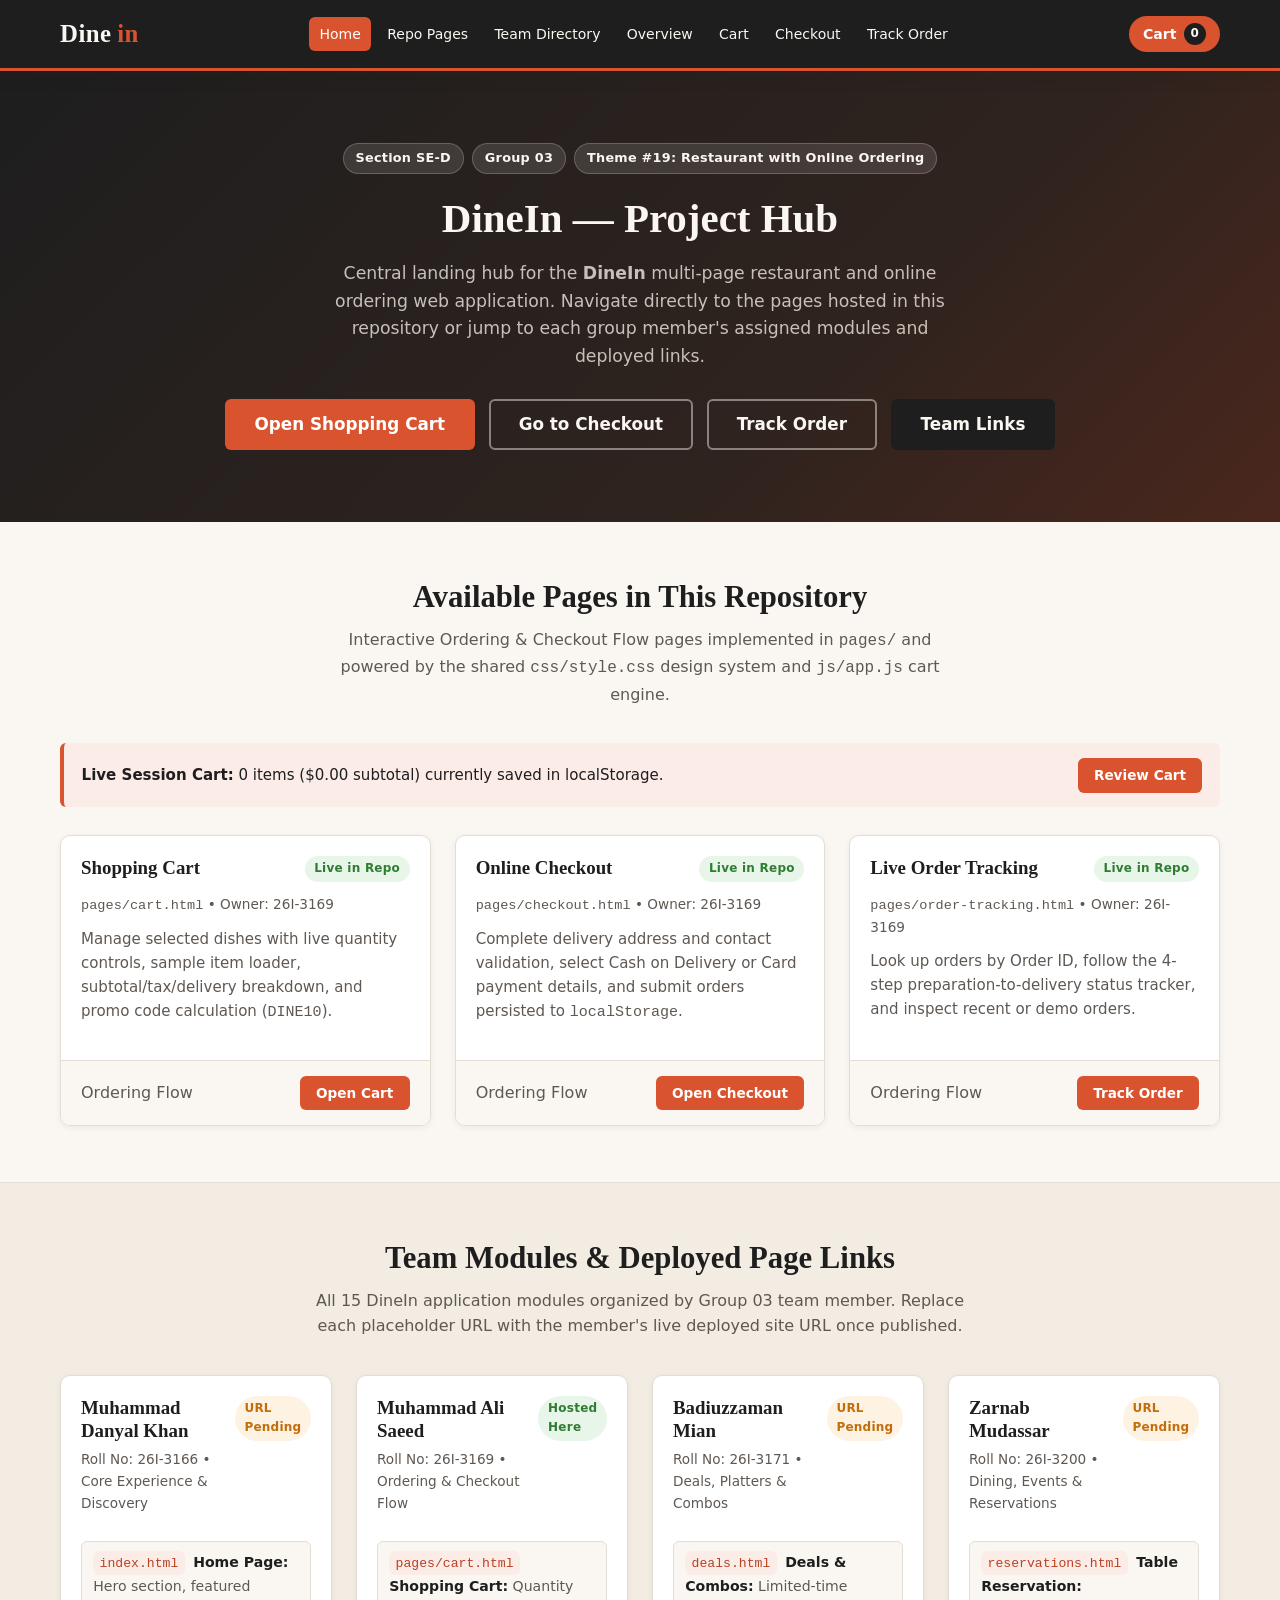
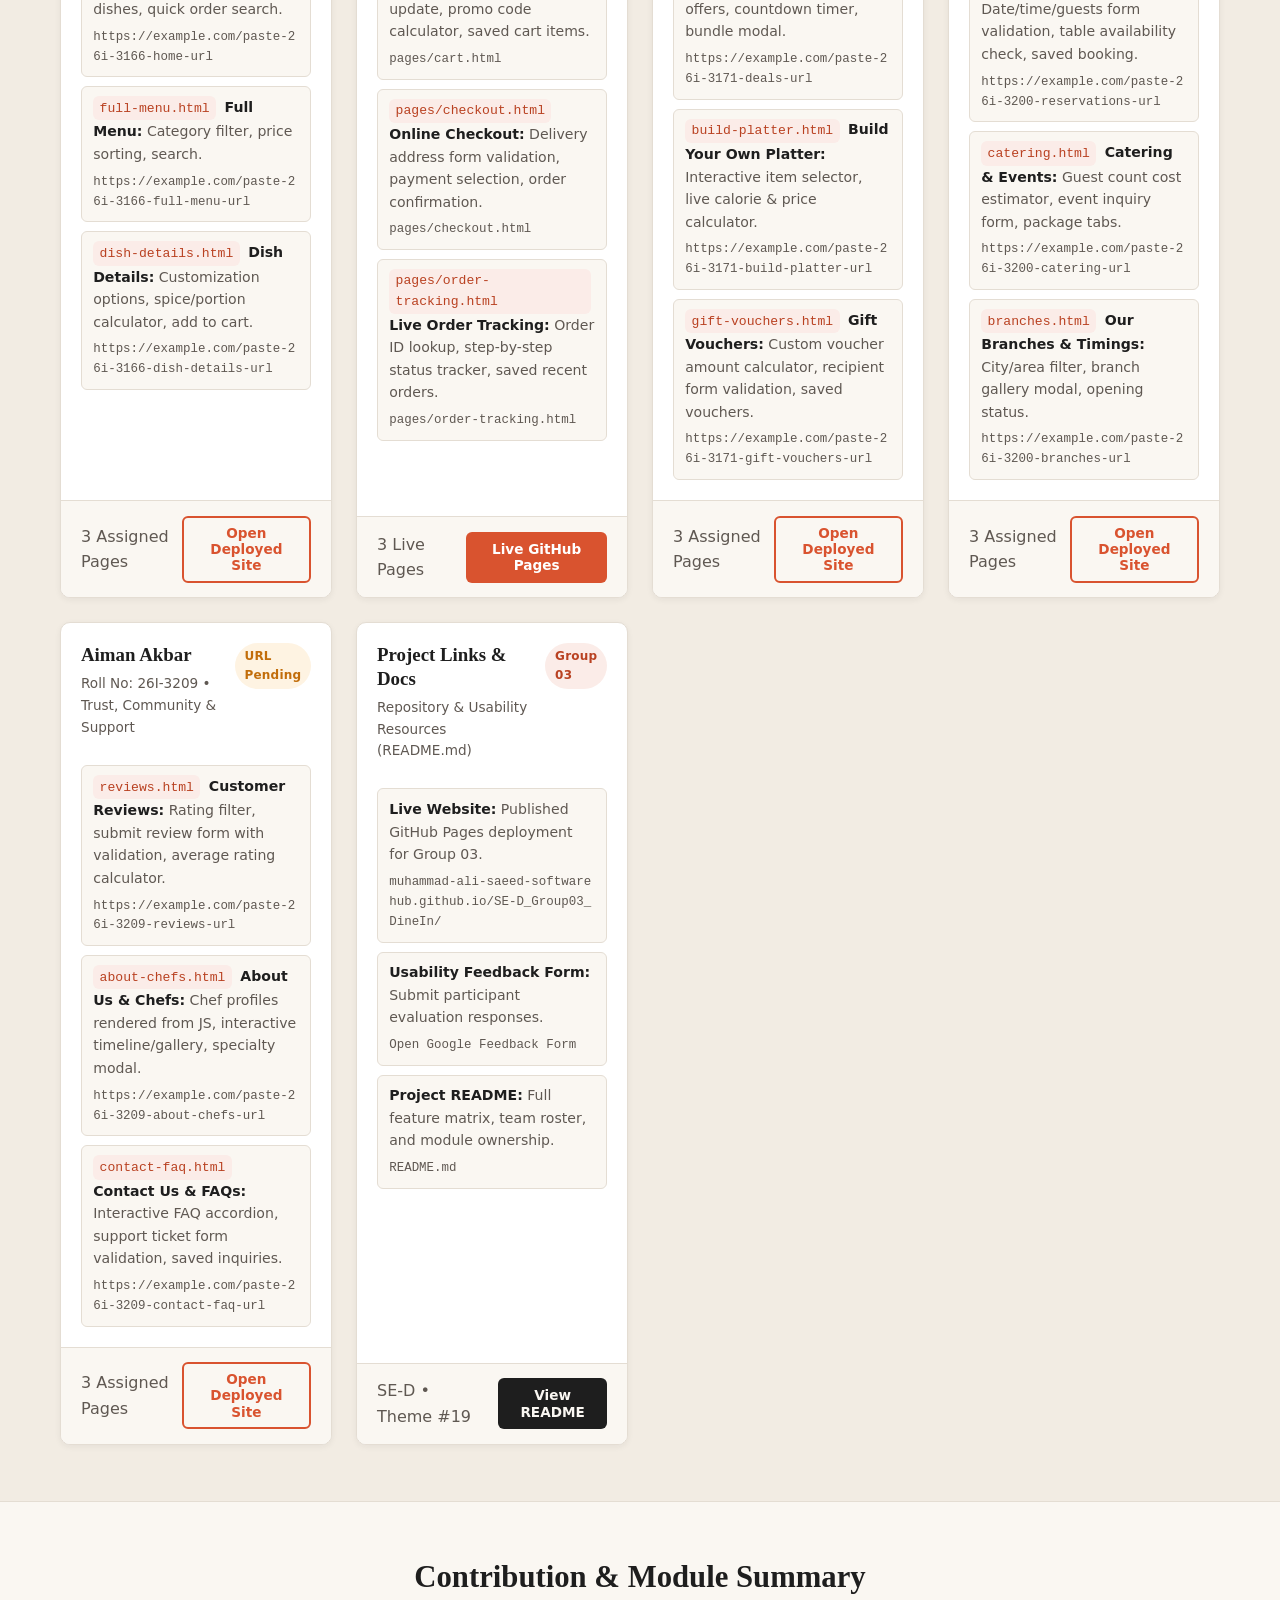
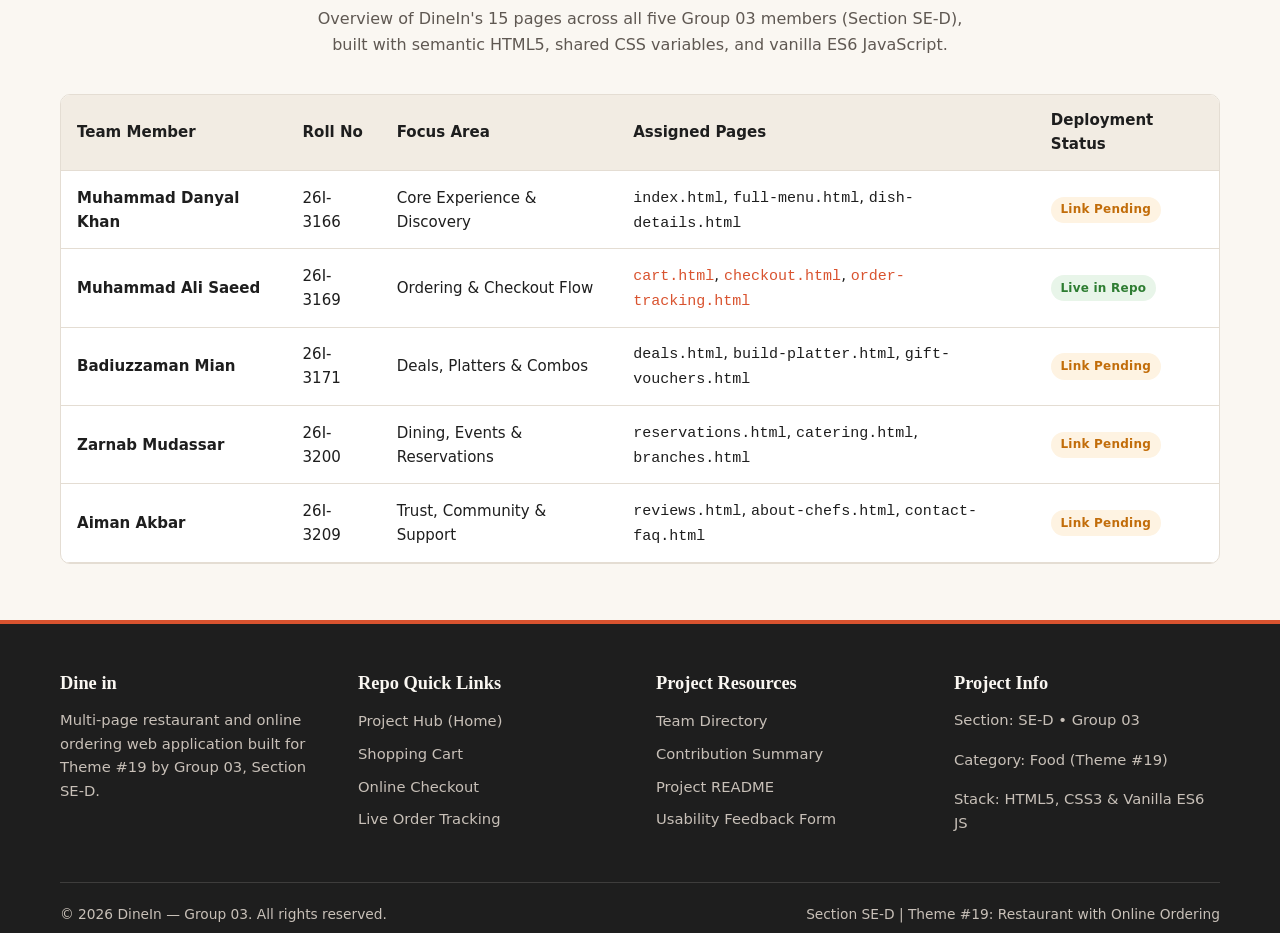
==== index.html @ 72919225 "Create initial project hub structure in root index.html and also add ai log session-05. - Set up roo" ====
<!-- Name: Muhammad Ali Saeed -->
<!-- Roll no: i263169 -->
<!-- Section: SE-D -->
<!-- Root Project Hub: DineIn (SE-D Group 03) -->
<!DOCTYPE html>
<html lang="en">
<head>
  <meta charset="UTF-8">
  <meta name="viewport" content="width=device-width, initial-scale=1.0">
  <title>DineIn | Project Hub — SE-D Group 03</title>
  <link rel="stylesheet" href="css/style.css">
  <style>
    .hero-badges {
      display: flex;
      justify-content: center;
      flex-wrap: wrap;
      gap: 0.5rem;
      margin-bottom: 1.15rem;
    }

    .hero-badge {
      display: inline-block;
      padding: 0.28rem 0.75rem;
      border-radius: var(--radius-pill);
      background-color: rgba(250, 247, 242, 0.12);
      border: 1px solid rgba(250, 247, 242, 0.22);
      color: var(--color-cream);
      font-size: 0.8rem;
      font-weight: 600;
      letter-spacing: 0.02em;
    }

    .hero-actions {
      display: flex;
      justify-content: center;
      flex-wrap: wrap;
      gap: 0.85rem;
    }

    .hero .btn-outline {
      color: var(--color-cream);
      border-color: rgba(250, 247, 242, 0.45);
    }

    .hero .btn-outline:hover:not(:disabled) {
      background-color: var(--color-terracotta);
      border-color: var(--color-terracotta);
      color: #FFFFFF;
    }

    .section-alt {
      background-color: var(--color-surface-alt);
      border-top: 1px solid var(--color-border);
      border-bottom: 1px solid var(--color-border);
    }

    .module-list {
      margin: 0.5rem 0 0;
      padding: 0;
      display: flex;
      flex-direction: column;
      gap: 0.55rem;
    }

    .module-list li {
      padding: 0.55rem 0.7rem;
      background-color: var(--color-cream);
      border: 1px solid var(--color-border);
      border-radius: var(--radius-sm);
      font-size: 0.88rem;
      color: var(--color-text-muted);
    }

    .module-list strong {
      color: var(--color-charcoal);
    }

    .module-file {
      display: inline-block;
      font-family: Consolas, 'Courier New', monospace;
      font-size: 0.82rem;
      color: var(--color-terracotta-dark);
      background-color: var(--color-terracotta-soft);
      padding: 0.1rem 0.4rem;
      border-radius: var(--radius-sm);
      margin-right: 0.25rem;
    }

    .placeholder-url {
      display: block;
      margin-top: 0.45rem;
      font-family: Consolas, 'Courier New', monospace;
      font-size: 0.78rem;
      color: var(--color-text-muted);
      word-break: break-all;
    }

    .card-header-row {
      display: flex;
      align-items: flex-start;
      justify-content: space-between;
      gap: 0.65rem;
      margin-bottom: 0.5rem;
    }

    .cart-status-bar {
      display: flex;
      align-items: center;
      justify-content: space-between;
      flex-wrap: wrap;
      gap: 1rem;
      margin-bottom: 1.75rem;
    }
  </style>
</head>
<body>
  <!-- Shared Header Navbar -->
  <header class="navbar">
    <div class="container navbar-container">
      <a href="index.html" class="navbar-brand">Dine <span>in</span></a>

      <button class="navbar-toggle" type="button" aria-label="Toggle navigation" aria-expanded="false">
        <span class="hamburger"></span>
      </button>

      <nav class="navbar-menu" aria-label="Main navigation">
        <ul class="navbar-links">
          <li><a href="index.html" class="nav-link active">Home</a></li>
          <li><a href="#repo-pages" class="nav-link">Repo Pages</a></li>
          <li><a href="#team-modules" class="nav-link">Team Directory</a></li>
          <li><a href="#project-overview" class="nav-link">Overview</a></li>
          <li><a href="pages/cart.html" class="nav-link">Cart</a></li>
          <li><a href="pages/checkout.html" class="nav-link">Checkout</a></li>
          <li><a href="pages/order-tracking.html" class="nav-link">Track Order</a></li>
        </ul>

        <div class="navbar-actions">
          <a href="pages/cart.html" class="cart-link">
            Cart <span class="cart-badge" data-cart-badge>0</span>
          </a>
        </div>
      </nav>
    </div>
  </header>

  <main>
    <!-- Hero / Project Hub Overview -->
    <section class="hero">
      <div class="container">
        <div class="hero-badges">
          <span class="hero-badge">Section SE-D</span>
          <span class="hero-badge">Group 03</span>
          <span class="hero-badge">Theme #19: Restaurant with Online Ordering</span>
        </div>
        <h1>DineIn — Project Hub</h1>
        <p>
          Central landing hub for the <strong>DineIn</strong> multi-page restaurant and online
          ordering web application. Navigate directly to the pages hosted in this repository or jump
          to each group member's assigned modules and deployed links.
        </p>
        <div class="hero-actions">
          <a href="pages/cart.html" class="btn btn-primary btn-lg">Open Shopping Cart</a>
          <a href="pages/checkout.html" class="btn btn-outline btn-lg">Go to Checkout</a>
          <a href="pages/order-tracking.html" class="btn btn-outline btn-lg">Track Order</a>
          <a href="#team-modules" class="btn btn-secondary btn-lg">Team Links</a>
        </div>
      </div>
    </section>

    <!-- Quick Links to Pages Already Hosted in This Repository -->
    <section id="repo-pages" class="section">
      <div class="container">
        <div class="section-header">
          <h2>Available Pages in This Repository</h2>
          <p>
            Interactive Ordering &amp; Checkout Flow pages implemented in <code>pages/</code> and
            powered by the shared <code>css/style.css</code> design system and <code>js/app.js</code> cart engine.
          </p>
        </div>

        <div class="alert cart-status-bar" role="status" aria-live="polite">
          <div>
            <strong>Live Session Cart:</strong>
            <span id="hub-cart-summary">0 items ($0.00 subtotal) currently saved in localStorage.</span>
          </div>
          <a href="pages/cart.html" class="btn btn-primary btn-sm">Review Cart</a>
        </div>

        <div class="grid grid-3">
          <article class="card">
            <div class="card-body">
              <div class="card-header-row">
                <h3 class="card-title">Shopping Cart</h3>
                <span class="badge badge-success">Live in Repo</span>
              </div>
              <p class="card-subtitle"><code>pages/cart.html</code> &bull; Owner: 26I-3169</p>
              <p class="card-text">
                Manage selected dishes with live quantity controls, sample item loader, subtotal/tax/delivery
                breakdown, and promo code calculation (<code>DINE10</code>).
              </p>
            </div>
            <div class="card-footer">
              <span class="text-muted">Ordering Flow</span>
              <a href="pages/cart.html" class="btn btn-primary btn-sm">Open Cart</a>
            </div>
          </article>

          <article class="card">
            <div class="card-body">
              <div class="card-header-row">
                <h3 class="card-title">Online Checkout</h3>
                <span class="badge badge-success">Live in Repo</span>
              </div>
              <p class="card-subtitle"><code>pages/checkout.html</code> &bull; Owner: 26I-3169</p>
              <p class="card-text">
                Complete delivery address and contact validation, select Cash on Delivery or Card payment
                details, and submit orders persisted to <code>localStorage</code>.
              </p>
            </div>
            <div class="card-footer">
              <span class="text-muted">Ordering Flow</span>
              <a href="pages/checkout.html" class="btn btn-primary btn-sm">Open Checkout</a>
            </div>
          </article>

          <article class="card">
            <div class="card-body">
              <div class="card-header-row">
                <h3 class="card-title">Live Order Tracking</h3>
                <span class="badge badge-success">Live in Repo</span>
              </div>
              <p class="card-subtitle"><code>pages/order-tracking.html</code> &bull; Owner: 26I-3169</p>
              <p class="card-text">
                Look up orders by Order ID, follow the 4-step preparation-to-delivery status tracker, and
                inspect recent or demo orders.
              </p>
            </div>
            <div class="card-footer">
              <span class="text-muted">Ordering Flow</span>
              <a href="pages/order-tracking.html" class="btn btn-primary btn-sm">Track Order</a>
            </div>
          </article>
        </div>
      </div>
    </section>

    <!-- Group Members' Assigned & Deployed Pages Directory -->
    <section id="team-modules" class="section section-alt">
      <div class="container">
        <div class="section-header">
          <h2>Team Modules &amp; Deployed Page Links</h2>
          <p>
            All 15 DineIn application modules organized by Group 03 team member. Replace each placeholder
            URL with the member's live deployed site URL once published.
          </p>
        </div>

        <div class="grid grid-3">
          <!-- Member 1: Muhammad Danyal Khan (26I-3166) -->
          <!-- PASTE LIVE URL: Replace the placeholder href values below with Muhammad Danyal Khan (26I-3166)'s deployed base/page URLs -->
          <article class="card">
            <div class="card-body">
              <div class="card-header-row">
                <div>
                  <h3 class="card-title">Muhammad Danyal Khan</h3>
                  <p class="card-subtitle">Roll No: 26I-3166 &bull; Core Experience &amp; Discovery</p>
                </div>
                <span class="badge badge-warning">URL Pending</span>
              </div>
              <ul class="module-list">
                <li>
                  <span class="module-file">index.html</span>
                  <strong>Home Page:</strong> Hero section, featured dishes, quick order search.
                  <!-- PASTE LIVE URL (26I-3166 - Home): Replace href with live URL -->
                  <a class="placeholder-url" href="https://example.com/paste-26i-3166-home-url" target="_blank" rel="noopener noreferrer">
                    https://example.com/paste-26i-3166-home-url
                  </a>
                </li>
                <li>
                  <span class="module-file">full-menu.html</span>
                  <strong>Full Menu:</strong> Category filter, price sorting, search.
                  <!-- PASTE LIVE URL (26I-3166 - Full Menu): Replace href with live URL -->
                  <a class="placeholder-url" href="https://example.com/paste-26i-3166-full-menu-url" target="_blank" rel="noopener noreferrer">
                    https://example.com/paste-26i-3166-full-menu-url
                  </a>
                </li>
                <li>
                  <span class="module-file">dish-details.html</span>
                  <strong>Dish Details:</strong> Customization options, spice/portion calculator, add to cart.
                  <!-- PASTE LIVE URL (26I-3166 - Dish Details): Replace href with live URL -->
                  <a class="placeholder-url" href="https://example.com/paste-26i-3166-dish-details-url" target="_blank" rel="noopener noreferrer">
                    https://example.com/paste-26i-3166-dish-details-url
                  </a>
                </li>
              </ul>
            </div>
            <div class="card-footer">
              <span class="text-muted">3 Assigned Pages</span>
              <!-- PASTE LIVE URL (26I-3166 - Module Hub): Replace href with Danyal's deployed site root URL -->
              <a href="https://example.com/paste-26i-3166-live-url" target="_blank" rel="noopener noreferrer" class="btn btn-outline btn-sm">
                Open Deployed Site
              </a>
            </div>
          </article>

          <!-- Member 2: Muhammad Ali Saeed (26I-3169) -->
          <!-- LIVE PAGES IN REPO: Linked directly to pages/cart.html, pages/checkout.html, and pages/order-tracking.html -->
          <article class="card">
            <div class="card-body">
              <div class="card-header-row">
                <div>
                  <h3 class="card-title">Muhammad Ali Saeed</h3>
                  <p class="card-subtitle">Roll No: 26I-3169 &bull; Ordering &amp; Checkout Flow</p>
                </div>
                <span class="badge badge-success">Hosted Here</span>
              </div>
              <ul class="module-list">
                <li>
                  <span class="module-file">pages/cart.html</span>
                  <strong>Shopping Cart:</strong> Quantity update, promo code calculator, saved cart items.
                  <a class="placeholder-url" href="pages/cart.html">pages/cart.html</a>
                </li>
                <li>
                  <span class="module-file">pages/checkout.html</span>
                  <strong>Online Checkout:</strong> Delivery address form validation, payment selection, order confirmation.
                  <a class="placeholder-url" href="pages/checkout.html">pages/checkout.html</a>
                </li>
                <li>
                  <span class="module-file">pages/order-tracking.html</span>
                  <strong>Live Order Tracking:</strong> Order ID lookup, step-by-step status tracker, saved recent orders.
                  <a class="placeholder-url" href="pages/order-tracking.html">pages/order-tracking.html</a>
                </li>
              </ul>
            </div>
            <div class="card-footer">
              <span class="text-muted">3 Live Pages</span>
              <!-- OPTIONAL EXTERNAL URL (26I-3169): Currently points to live GitHub Pages deployment -->
              <a href="https://muhammad-ali-saeed-softwarehub.github.io/SE-D_Group03_DineIn/" target="_blank" rel="noopener noreferrer" class="btn btn-primary btn-sm">
                Live GitHub Pages
              </a>
            </div>
          </article>

          <!-- Member 3: Badiuzzaman Mian (26I-3171) -->
          <!-- PASTE LIVE URL: Replace the placeholder href values below with Badiuzzaman Mian (26I-3171)'s deployed base/page URLs -->
          <article class="card">
            <div class="card-body">
              <div class="card-header-row">
                <div>
                  <h3 class="card-title">Badiuzzaman Mian</h3>
                  <p class="card-subtitle">Roll No: 26I-3171 &bull; Deals, Platters &amp; Combos</p>
                </div>
                <span class="badge badge-warning">URL Pending</span>
              </div>
              <ul class="module-list">
                <li>
                  <span class="module-file">deals.html</span>
                  <strong>Deals &amp; Combos:</strong> Limited-time offers, countdown timer, bundle modal.
                  <!-- PASTE LIVE URL (26I-3171 - Deals): Replace href with live URL -->
                  <a class="placeholder-url" href="https://example.com/paste-26i-3171-deals-url" target="_blank" rel="noopener noreferrer">
                    https://example.com/paste-26i-3171-deals-url
                  </a>
                </li>
                <li>
                  <span class="module-file">build-platter.html</span>
                  <strong>Build Your Own Platter:</strong> Interactive item selector, live calorie &amp; price calculator.
                  <!-- PASTE LIVE URL (26I-3171 - Build Platter): Replace href with live URL -->
                  <a class="placeholder-url" href="https://example.com/paste-26i-3171-build-platter-url" target="_blank" rel="noopener noreferrer">
                    https://example.com/paste-26i-3171-build-platter-url
                  </a>
                </li>
                <li>
                  <span class="module-file">gift-vouchers.html</span>
                  <strong>Gift Vouchers:</strong> Custom voucher amount calculator, recipient form validation, saved vouchers.
                  <!-- PASTE LIVE URL (26I-3171 - Gift Vouchers): Replace href with live URL -->
                  <a class="placeholder-url" href="https://example.com/paste-26i-3171-gift-vouchers-url" target="_blank" rel="noopener noreferrer">
                    https://example.com/paste-26i-3171-gift-vouchers-url
                  </a>
                </li>
              </ul>
            </div>
            <div class="card-footer">
              <span class="text-muted">3 Assigned Pages</span>
              <!-- PASTE LIVE URL (26I-3171 - Module Hub): Replace href with Badiuzzaman's deployed site root URL -->
              <a href="https://example.com/paste-26i-3171-live-url" target="_blank" rel="noopener noreferrer" class="btn btn-outline btn-sm">
                Open Deployed Site
              </a>
            </div>
          </article>

          <!-- Member 4: Zarnab Mudassar (26I-3200) -->
          <!-- PASTE LIVE URL: Replace the placeholder href values below with Zarnab Mudassar (26I-3200)'s deployed base/page URLs -->
          <article class="card">
            <div class="card-body">
              <div class="card-header-row">
                <div>
                  <h3 class="card-title">Zarnab Mudassar</h3>
                  <p class="card-subtitle">Roll No: 26I-3200 &bull; Dining, Events &amp; Reservations</p>
                </div>
                <span class="badge badge-warning">URL Pending</span>
              </div>
              <ul class="module-list">
                <li>
                  <span class="module-file">reservations.html</span>
                  <strong>Table Reservation:</strong> Date/time/guests form validation, table availability check, saved booking.
                  <!-- PASTE LIVE URL (26I-3200 - Reservations): Replace href with live URL -->
                  <a class="placeholder-url" href="https://example.com/paste-26i-3200-reservations-url" target="_blank" rel="noopener noreferrer">
                    https://example.com/paste-26i-3200-reservations-url
                  </a>
                </li>
                <li>
                  <span class="module-file">catering.html</span>
                  <strong>Catering &amp; Events:</strong> Guest count cost estimator, event inquiry form, package tabs.
                  <!-- PASTE LIVE URL (26I-3200 - Catering): Replace href with live URL -->
                  <a class="placeholder-url" href="https://example.com/paste-26i-3200-catering-url" target="_blank" rel="noopener noreferrer">
                    https://example.com/paste-26i-3200-catering-url
                  </a>
                </li>
                <li>
                  <span class="module-file">branches.html</span>
                  <strong>Our Branches &amp; Timings:</strong> City/area filter, branch gallery modal, opening status.
                  <!-- PASTE LIVE URL (26I-3200 - Branches): Replace href with live URL -->
                  <a class="placeholder-url" href="https://example.com/paste-26i-3200-branches-url" target="_blank" rel="noopener noreferrer">
                    https://example.com/paste-26i-3200-branches-url
                  </a>
                </li>
              </ul>
            </div>
            <div class="card-footer">
              <span class="text-muted">3 Assigned Pages</span>
              <!-- PASTE LIVE URL (26I-3200 - Module Hub): Replace href with Zarnab's deployed site root URL -->
              <a href="https://example.com/paste-26i-3200-live-url" target="_blank" rel="noopener noreferrer" class="btn btn-outline btn-sm">
                Open Deployed Site
              </a>
            </div>
          </article>

          <!-- Member 5: Aiman Akbar (26I-3209) -->
          <!-- PASTE LIVE URL: Replace the placeholder href values below with Aiman Akbar (26I-3209)'s deployed base/page URLs -->
          <article class="card">
            <div class="card-body">
              <div class="card-header-row">
                <div>
                  <h3 class="card-title">Aiman Akbar</h3>
                  <p class="card-subtitle">Roll No: 26I-3209 &bull; Trust, Community &amp; Support</p>
                </div>
                <span class="badge badge-warning">URL Pending</span>
              </div>
              <ul class="module-list">
                <li>
                  <span class="module-file">reviews.html</span>
                  <strong>Customer Reviews:</strong> Rating filter, submit review form with validation, average rating calculator.
                  <!-- PASTE LIVE URL (26I-3209 - Reviews): Replace href with live URL -->
                  <a class="placeholder-url" href="https://example.com/paste-26i-3209-reviews-url" target="_blank" rel="noopener noreferrer">
                    https://example.com/paste-26i-3209-reviews-url
                  </a>
                </li>
                <li>
                  <span class="module-file">about-chefs.html</span>
                  <strong>About Us &amp; Chefs:</strong> Chef profiles rendered from JS, interactive timeline/gallery, specialty modal.
                  <!-- PASTE LIVE URL (26I-3209 - About & Chefs): Replace href with live URL -->
                  <a class="placeholder-url" href="https://example.com/paste-26i-3209-about-chefs-url" target="_blank" rel="noopener noreferrer">
                    https://example.com/paste-26i-3209-about-chefs-url
                  </a>
                </li>
                <li>
                  <span class="module-file">contact-faq.html</span>
                  <strong>Contact Us &amp; FAQs:</strong> Interactive FAQ accordion, support ticket form validation, saved inquiries.
                  <!-- PASTE LIVE URL (26I-3209 - Contact & FAQs): Replace href with live URL -->
                  <a class="placeholder-url" href="https://example.com/paste-26i-3209-contact-faq-url" target="_blank" rel="noopener noreferrer">
                    https://example.com/paste-26i-3209-contact-faq-url
                  </a>
                </li>
              </ul>
            </div>
            <div class="card-footer">
              <span class="text-muted">3 Assigned Pages</span>
              <!-- PASTE LIVE URL (26I-3209 - Module Hub): Replace href with Aiman's deployed site root URL -->
              <a href="https://example.com/paste-26i-3209-live-url" target="_blank" rel="noopener noreferrer" class="btn btn-outline btn-sm">
                Open Deployed Site
              </a>
            </div>
          </article>

          <!-- Project Documentation & Usability Feedback Card (from README.md) -->
          <article class="card">
            <div class="card-body">
              <div class="card-header-row">
                <div>
                  <h3 class="card-title">Project Links &amp; Docs</h3>
                  <p class="card-subtitle">Repository &amp; Usability Resources (README.md)</p>
                </div>
                <span class="badge badge-primary">Group 03</span>
              </div>
              <ul class="module-list">
                <li>
                  <strong>Live Website:</strong> Published GitHub Pages deployment for Group 03.
                  <a class="placeholder-url" href="https://muhammad-ali-saeed-softwarehub.github.io/SE-D_Group03_DineIn/" target="_blank" rel="noopener noreferrer">
                    muhammad-ali-saeed-softwarehub.github.io/SE-D_Group03_DineIn/
                  </a>
                </li>
                <li>
                  <strong>Usability Feedback Form:</strong> Submit participant evaluation responses.
                  <a class="placeholder-url" href="https://docs.google.com/forms/d/e/1FAIpQLSe24w8w8YXxBack52xmOUAOzrTbk5FKXKqHJ6JFFHZ66pQhYA/viewform?usp=sharing&ouid=117568575186808131902" target="_blank" rel="noopener noreferrer">
                    Open Google Feedback Form
                  </a>
                </li>
                <li>
                  <strong>Project README:</strong> Full feature matrix, team roster, and module ownership.
                  <a class="placeholder-url" href="README.md">README.md</a>
                </li>
              </ul>
            </div>
            <div class="card-footer">
              <span class="text-muted">SE-D &bull; Theme #19</span>
              <a href="README.md" class="btn btn-secondary btn-sm">View README</a>
            </div>
          </article>
        </div>
      </div>
    </section>

    <!-- Project Overview & Contribution Summary Table (from README.md) -->
    <section id="project-overview" class="section">
      <div class="container">
        <div class="section-header">
          <h2>Contribution &amp; Module Summary</h2>
          <p>
            Overview of DineIn's 15 pages across all five Group 03 members (Section SE-D), built with
            semantic HTML5, shared CSS variables, and vanilla ES6 JavaScript.
          </p>
        </div>

        <div class="table-wrapper">
          <table class="table">
            <thead>
              <tr>
                <th>Team Member</th>
                <th>Roll No</th>
                <th>Focus Area</th>
                <th>Assigned Pages</th>
                <th>Deployment Status</th>
              </tr>
            </thead>
            <tbody>
              <tr>
                <td><strong>Muhammad Danyal Khan</strong></td>
                <td>26I-3166</td>
                <td>Core Experience &amp; Discovery</td>
                <td><code>index.html</code>, <code>full-menu.html</code>, <code>dish-details.html</code></td>
                <td><span class="badge badge-warning">Link Pending</span></td>
              </tr>
              <tr>
                <td><strong>Muhammad Ali Saeed</strong></td>
                <td>26I-3169</td>
                <td>Ordering &amp; Checkout Flow</td>
                <td>
                  <a href="pages/cart.html"><code>cart.html</code></a>,
                  <a href="pages/checkout.html"><code>checkout.html</code></a>,
                  <a href="pages/order-tracking.html"><code>order-tracking.html</code></a>
                </td>
                <td><span class="badge badge-success">Live in Repo</span></td>
              </tr>
              <tr>
                <td><strong>Badiuzzaman Mian</strong></td>
                <td>26I-3171</td>
                <td>Deals, Platters &amp; Combos</td>
                <td><code>deals.html</code>, <code>build-platter.html</code>, <code>gift-vouchers.html</code></td>
                <td><span class="badge badge-warning">Link Pending</span></td>
              </tr>
              <tr>
                <td><strong>Zarnab Mudassar</strong></td>
                <td>26I-3200</td>
                <td>Dining, Events &amp; Reservations</td>
                <td><code>reservations.html</code>, <code>catering.html</code>, <code>branches.html</code></td>
                <td><span class="badge badge-warning">Link Pending</span></td>
              </tr>
              <tr>
                <td><strong>Aiman Akbar</strong></td>
                <td>26I-3209</td>
                <td>Trust, Community &amp; Support</td>
                <td><code>reviews.html</code>, <code>about-chefs.html</code>, <code>contact-faq.html</code></td>
                <td><span class="badge badge-warning">Link Pending</span></td>
              </tr>
            </tbody>
          </table>
        </div>
      </div>
    </section>
  </main>

  <!-- Shared Footer -->
  <footer class="footer">
    <div class="container">
      <div class="footer-grid">
        <div>
          <h3 class="footer-title">Dine in</h3>
          <p>
            Multi-page restaurant and online ordering web application built for Theme #19 by Group 03,
            Section SE-D.
          </p>
        </div>

        <div>
          <h4 class="footer-title">Repo Quick Links</h4>
          <ul class="footer-links">
            <li><a href="index.html">Project Hub (Home)</a></li>
            <li><a href="pages/cart.html">Shopping Cart</a></li>
            <li><a href="pages/checkout.html">Online Checkout</a></li>
            <li><a href="pages/order-tracking.html">Live Order Tracking</a></li>
          </ul>
        </div>

        <div>
          <h4 class="footer-title">Project Resources</h4>
          <ul class="footer-links">
            <li><a href="#team-modules">Team Directory</a></li>
            <li><a href="#project-overview">Contribution Summary</a></li>
            <li><a href="README.md">Project README</a></li>
            <li>
              <a href="https://docs.google.com/forms/d/e/1FAIpQLSe24w8w8YXxBack52xmOUAOzrTbk5FKXKqHJ6JFFHZ66pQhYA/viewform?usp=sharing&ouid=117568575186808131902" target="_blank" rel="noopener noreferrer">
                Usability Feedback Form
              </a>
            </li>
          </ul>
        </div>

        <div>
          <h4 class="footer-title">Project Info</h4>
          <p>Section: SE-D &bull; Group 03</p>
          <p>Category: Food (Theme #19)</p>
          <p>Stack: HTML5, CSS3 &amp; Vanilla ES6 JS</p>
        </div>
      </div>

      <div class="footer-bottom">
        <span>&copy; 2026 DineIn — Group 03. All rights reserved.</span>
        <span>Section SE-D | Theme #19: Restaurant with Online Ordering</span>
      </div>
    </div>
  </footer>

  <script src="js/app.js"></script>
  <script>
    (function () {
      'use strict';

      function syncHubCartSummary() {
        const summaryEl = document.getElementById('hub-cart-summary');
        if (!summaryEl || !window.DineInCart) return;

        const totals = window.DineInCart.calculateTotals();
        const itemLabel = totals.itemCount === 1 ? 'item' : 'items';
        const formattedSubtotal = window.DineInCart.formatCurrency(totals.subtotal);
        summaryEl.textContent = `${totals.itemCount} ${itemLabel} (${formattedSubtotal} subtotal) currently saved in localStorage.`;
      }

      document.addEventListener('DOMContentLoaded', syncHubCartSummary);
      window.addEventListener('storage', syncHubCartSummary);
    })();
  </script>
</body>
</html>
---- css/style.css ----
/*
Name: Muhammad Ali Saeed 
Roll no: i263169
Section: SE-D
*/
/* 
   ==========================================================================
   Dine in — Shared Design System & Stylesheet
   Group 03 | Section SE-D
   Vanilla CSS3 | Warm Restaurant Theme
   ========================================================================== 
*/

/* 1. Design Tokens
   -------------------------------------------------------------------------- */
:root {
  /* Brand Palette */
  --color-charcoal: #1E1E1E;
  --color-charcoal-light: #2C2C2C;
  --color-terracotta: #D9532F;
  --color-terracotta-dark: #B94121;
  --color-terracotta-soft: #FBECE8;
  --color-cream: #FAF7F2;

  /* Surfaces & Neutrals */
  --color-surface: #FFFFFF;
  --color-surface-alt: #F2ECE3;
  --color-border: #E4DDD3;
  --color-text: #1E1E1E;
  --color-text-muted: #5F5852;
  --color-text-on-dark: #FAF7F2;
  --color-text-muted-dark: #C8C0B8;

  /* Status Colors */
  --color-success: #2E7D32;
  --color-success-soft: #E8F5E9;
  --color-warning: #C26D0A;
  --color-warning-soft: #FEF3E2;
  --color-danger: #C62828;
  --color-danger-soft: #FDECEA;

  /* Typography */
  --font-sans: 'Segoe UI', system-ui, -apple-system, BlinkMacSystemFont, Roboto, sans-serif;
  --font-heading: Georgia, 'Times New Roman', serif;

  /* Layout & Spacing */
  --container-max: 1200px;
  --radius-sm: 6px;
  --radius-md: 10px;
  --radius-lg: 16px;
  --radius-pill: 999px;

  /* Shadows & Transitions */
  --shadow-sm: 0 2px 6px rgba(30, 30, 30, 0.06);
  --shadow-md: 0 6px 18px rgba(30, 30, 30, 0.09);
  --shadow-lg: 0 12px 28px rgba(30, 30, 30, 0.14);
  --transition: 0.2s ease;
}

/* 2. Base Reset & Typography
   -------------------------------------------------------------------------- */
*,
*::before,
*::after {
  box-sizing: border-box;
  margin: 0;
  padding: 0;
}

html {
  scroll-behavior: smooth;
  font-size: 16px;
}

body {
  font-family: var(--font-sans);
  background-color: var(--color-cream);
  color: var(--color-text);
  line-height: 1.6;
  min-height: 100vh;
  display: flex;
  flex-direction: column;
  -webkit-font-smoothing: antialiased;
}

main {
  flex: 1;
}

img {
  max-width: 100%;
  display: block;
}

a {
  color: var(--color-terracotta);
  text-decoration: none;
  transition: color var(--transition);
}

a:hover {
  color: var(--color-terracotta-dark);
}

h1, h2, h3, h4, h5, h6 {
  font-family: var(--font-heading);
  color: var(--color-charcoal);
  line-height: 1.25;
  margin-bottom: 0.65rem;
}

h1 { font-size: clamp(1.85rem, 3.2vw, 2.75rem); }
h2 { font-size: clamp(1.45rem, 2.4vw, 2rem); }
h3 { font-size: 1.25rem; }
h4 { font-size: 1.05rem; }

p {
  margin-bottom: 1rem;
  color: var(--color-text-muted);
}

ul, ol {
  list-style: none;
}

:focus-visible {
  outline: 2px solid var(--color-terracotta);
  outline-offset: 2px;
}

/* 3. Layout & Utility Classes
   -------------------------------------------------------------------------- */
.container {
  width: 100%;
  max-width: var(--container-max);
  margin: 0 auto;
  padding: 0 1.25rem;
}

.section {
  padding: 3.5rem 0;
}

.section-sm {
  padding: 2rem 0;
}

.section-header {
  text-align: center;
  max-width: 650px;
  margin: 0 auto 2.25rem;
}

.section-header p {
  margin-bottom: 0;
}

.grid {
  display: grid;
  gap: 1.5rem;
}

.grid-2 {
  grid-template-columns: repeat(auto-fit, minmax(280px, 1fr));
}

.grid-3 {
  grid-template-columns: repeat(auto-fit, minmax(260px, 1fr));
}

.grid-4 {
  grid-template-columns: repeat(auto-fit, minmax(220px, 1fr));
}

.flex {
  display: flex;
  gap: 1rem;
}

.flex-between {
  display: flex;
  align-items: center;
  justify-content: space-between;
  gap: 1rem;
  flex-wrap: wrap;
}

.text-center { text-align: center; }
.text-muted { color: var(--color-text-muted); }
.text-accent { color: var(--color-terracotta); }

.mt-1 { margin-top: 0.5rem; }
.mt-2 { margin-top: 1rem; }
.mt-3 { margin-top: 1.5rem; }
.mb-1 { margin-bottom: 0.5rem; }
.mb-2 { margin-bottom: 1rem; }
.mb-3 { margin-bottom: 1.5rem; }

/*
4. Responsive Navbar (Supports all 15 pages inside pages/)
   --------------------------------------------------------------------------
   Recommended HTML structure:
   <header class="navbar">
     <div class="container navbar-container">
       <a href="../index.html" class="navbar-brand">Dine <span>in</span></a>
       <button class="navbar-toggle" aria-label="Toggle navigation" aria-expanded="false">
         <span class="hamburger"></span>
       </button>
       <nav class="navbar-menu" aria-label="Main navigation">
         <ul class="navbar-links">
           <li><a href="pages/..." class="nav-link">Page</a></li>
           <!-- All 15 page links or .nav-dropdown groups -->
         </ul>
         <div class="navbar-actions">
           <a href="pages/cart.html" class="cart-link">
             Cart <span class="cart-badge" data-cart-badge>0</span>
           </a>
         </div>
       </nav>
     </div>
   </header>
   -------------------------------------------------------------------------- 
*/
.navbar {
  background-color: var(--color-charcoal);
  color: var(--color-text-on-dark);
  border-bottom: 3px solid var(--color-terracotta);
  position: sticky;
  top: 0;
  z-index: 1000;
  box-shadow: var(--shadow-md);
}

.navbar-container {
  display: flex;
  align-items: center;
  justify-content: space-between;
  gap: 1rem;
  min-height: 68px;
  padding-top: 0.55rem;
  padding-bottom: 0.55rem;
  flex-wrap: wrap;
}

.navbar-brand {
  font-family: var(--font-heading);
  font-size: 1.55rem;
  font-weight: 700;
  color: var(--color-cream);
  letter-spacing: 0.02em;
  display: inline-flex;
  align-items: center;
  gap: 0.35rem;
  white-space: nowrap;
}

.navbar-brand span {
  color: var(--color-terracotta);
}

.navbar-brand:hover {
  color: var(--color-cream);
}

/* Mobile Toggle Button */
.navbar-toggle {
  display: none;
  background: transparent;
  border: 1px solid rgba(250, 247, 242, 0.28);
  border-radius: var(--radius-sm);
  color: var(--color-cream);
  padding: 0.45rem 0.6rem;
  cursor: pointer;
  align-items: center;
  justify-content: center;
  transition: background-color var(--transition), border-color var(--transition);
}

.navbar-toggle:hover {
  background-color: var(--color-charcoal-light);
  border-color: var(--color-terracotta);
}

.hamburger,
.hamburger::before,
.hamburger::after {
  display: block;
  width: 22px;
  height: 2px;
  background-color: var(--color-cream);
  border-radius: 2px;
  transition: transform var(--transition), opacity var(--transition);
}

.hamburger {
  position: relative;
  margin: 7px 0;
}

.hamburger::before,
.hamburger::after {
  content: "";
  position: absolute;
  left: 0;
}

.hamburger::before { top: -7px; }
.hamburger::after { top: 7px; }

.navbar-toggle.is-active .hamburger {
  background-color: transparent;
}

.navbar-toggle.is-active .hamburger::before {
  transform: translateY(7px) rotate(45deg);
}

.navbar-toggle.is-active .hamburger::after {
  transform: translateY(-7px) rotate(-45deg);
}

/* Navbar Menu & Links */
.navbar-menu {
  display: flex;
  align-items: center;
  justify-content: space-between;
  gap: 1rem;
  flex: 1;
}

.navbar-links {
  display: flex;
  align-items: center;
  flex-wrap: wrap;
  gap: 0.25rem 0.35rem;
  margin: 0 auto;
  justify-content: center;
}

.nav-link {
  display: inline-block;
  color: var(--color-cream);
  font-size: 0.875rem;
  font-weight: 500;
  padding: 0.38rem 0.65rem;
  border-radius: var(--radius-sm);
  white-space: nowrap;
  transition: background-color var(--transition), color var(--transition);
}

.nav-link:hover {
  color: var(--color-cream);
  background-color: var(--color-charcoal-light);
}

.nav-link.active {
  background-color: var(--color-terracotta);
  color: #FFFFFF;
}

/* Optional Dropdown Support (for grouping 15 pages if desired) */
.nav-dropdown {
  position: relative;
}

.nav-dropdown-toggle {
  background: transparent;
  border: none;
  font-family: inherit;
  cursor: pointer;
  display: inline-flex;
  align-items: center;
  gap: 0.3rem;
}

.nav-dropdown-menu {
  display: none;
  position: absolute;
  top: 100%;
  left: 0;
  min-width: 195px;
  background-color: var(--color-charcoal-light);
  border: 1px solid rgba(250, 247, 242, 0.12);
  border-radius: var(--radius-md);
  box-shadow: var(--shadow-lg);
  padding: 0.45rem;
  z-index: 1050;
}

.nav-dropdown:hover .nav-dropdown-menu,
.nav-dropdown.is-open .nav-dropdown-menu {
  display: block;
}

.nav-dropdown-menu .nav-link {
  display: block;
  width: 100%;
  padding: 0.5rem 0.75rem;
}

/* Cart Action Pill in Navbar */
.navbar-actions {
  display: flex;
  align-items: center;
  gap: 0.65rem;
  flex-shrink: 0;
}

.cart-link {
  display: inline-flex;
  align-items: center;
  gap: 0.45rem;
  background-color: var(--color-terracotta);
  color: #FFFFFF;
  font-size: 0.88rem;
  font-weight: 600;
  padding: 0.45rem 0.9rem;
  border-radius: var(--radius-pill);
  white-space: nowrap;
  transition: background-color var(--transition), transform var(--transition);
}

.cart-link:hover {
  background-color: var(--color-terracotta-dark);
  color: #FFFFFF;
  transform: translateY(-1px);
}

.cart-badge {
  display: inline-flex;
  align-items: center;
  justify-content: center;
  min-width: 22px;
  height: 22px;
  padding: 0 6px;
  border-radius: var(--radius-pill);
  background-color: var(--color-charcoal);
  color: var(--color-cream);
  font-size: 0.75rem;
  font-weight: 700;
}

/* 5. Hero Banner
   -------------------------------------------------------------------------- */
.hero {
  background: linear-gradient(135deg, var(--color-charcoal) 0%, #2F231E 65%, #4A271D 100%);
  color: var(--color-cream);
  padding: 4.5rem 0;
  text-align: center;
}

.hero h1 {
  color: var(--color-cream);
  margin-bottom: 1rem;
}

.hero p {
  color: var(--color-text-muted-dark);
  max-width: 620px;
  margin: 0 auto 1.75rem;
  font-size: 1.08rem;
}

/* 6. Buttons
   -------------------------------------------------------------------------- */
.btn {
  display: inline-flex;
  align-items: center;
  justify-content: center;
  gap: 0.45rem;
  font-family: var(--font-sans);
  font-size: 0.95rem;
  font-weight: 600;
  line-height: 1.2;
  padding: 0.7rem 1.35rem;
  border-radius: var(--radius-sm);
  border: 2px solid transparent;
  cursor: pointer;
  text-align: center;
  transition: background-color var(--transition), color var(--transition),
              border-color var(--transition), transform var(--transition);
}

.btn:hover:not(:disabled) {
  transform: translateY(-1px);
}

.btn:active:not(:disabled) {
  transform: translateY(0);
}

.btn:disabled {
  opacity: 0.55;
  cursor: not-allowed;
}

.btn-primary {
  background-color: var(--color-terracotta);
  color: #FFFFFF;
}

.btn-primary:hover:not(:disabled) {
  background-color: var(--color-terracotta-dark);
  color: #FFFFFF;
}

.btn-secondary {
  background-color: var(--color-charcoal);
  color: var(--color-cream);
}

.btn-secondary:hover:not(:disabled) {
  background-color: var(--color-charcoal-light);
  color: var(--color-cream);
}

.btn-outline {
  background-color: transparent;
  border-color: var(--color-terracotta);
  color: var(--color-terracotta);
}

.btn-outline:hover:not(:disabled) {
  background-color: var(--color-terracotta);
  color: #FFFFFF;
}

.btn-ghost {
  background-color: transparent;
  color: var(--color-charcoal);
}

.btn-ghost:hover:not(:disabled) {
  background-color: var(--color-surface-alt);
}

.btn-danger {
  background-color: var(--color-danger);
  color: #FFFFFF;
}

.btn-danger:hover:not(:disabled) {
  background-color: #A51D1D;
  color: #FFFFFF;
}

.btn-sm {
  font-size: 0.85rem;
  padding: 0.45rem 0.9rem;
}

.btn-lg {
  font-size: 1.05rem;
  padding: 0.85rem 1.75rem;
}

.btn-block {
  width: 100%;
}

/* 7. Cards & Badges
   -------------------------------------------------------------------------- */
.card {
  background-color: var(--color-surface);
  border: 1px solid var(--color-border);
  border-radius: var(--radius-md);
  box-shadow: var(--shadow-sm);
  overflow: hidden;
  display: flex;
  flex-direction: column;
  transition: transform var(--transition), box-shadow var(--transition);
}

.card:hover {
  transform: translateY(-3px);
  box-shadow: var(--shadow-md);
}

.card-img {
  width: 100%;
  height: 200px;
  object-fit: cover;
  background-color: var(--color-surface-alt);
}

.card-body {
  padding: 1.25rem;
  flex: 1;
  display: flex;
  flex-direction: column;
}

.card-title {
  font-family: var(--font-heading);
  font-size: 1.18rem;
  color: var(--color-charcoal);
  margin-bottom: 0.4rem;
}

.card-subtitle {
  font-size: 0.85rem;
  color: var(--color-text-muted);
  margin-bottom: 0.65rem;
}

.card-text {
  font-size: 0.94rem;
  color: var(--color-text-muted);
  margin-bottom: 1rem;
  flex: 1;
}

.card-price {
  font-size: 1.15rem;
  font-weight: 700;
  color: var(--color-terracotta);
}

.card-footer {
  padding: 0.9rem 1.25rem;
  background-color: var(--color-cream);
  border-top: 1px solid var(--color-border);
  display: flex;
  align-items: center;
  justify-content: space-between;
  gap: 0.75rem;
}

.badge {
  display: inline-block;
  padding: 0.22rem 0.6rem;
  font-size: 0.75rem;
  font-weight: 600;
  border-radius: var(--radius-pill);
  letter-spacing: 0.02em;
}

.badge-primary {
  background-color: var(--color-terracotta-soft);
  color: var(--color-terracotta-dark);
}

.badge-charcoal {
  background-color: var(--color-charcoal);
  color: var(--color-cream);
}

.badge-success {
  background-color: var(--color-success-soft);
  color: var(--color-success);
}

.badge-warning {
  background-color: var(--color-warning-soft);
  color: var(--color-warning);
}

/* 8. Forms
   -------------------------------------------------------------------------- */
.form-card {
  background-color: var(--color-surface);
  border: 1px solid var(--color-border);
  border-radius: var(--radius-md);
  padding: 1.75rem;
  box-shadow: var(--shadow-sm);
}

.form-group {
  margin-bottom: 1.2rem;
}

.form-row {
  display: grid;
  grid-template-columns: repeat(auto-fit, minmax(210px, 1fr));
  gap: 1rem;
}

.form-label {
  display: block;
  font-size: 0.92rem;
  font-weight: 600;
  color: var(--color-charcoal);
  margin-bottom: 0.4rem;
}

.form-label .required {
  color: var(--color-terracotta);
}

.form-control,
.form-select,
.form-textarea {
  width: 100%;
  font-family: var(--font-sans);
  font-size: 0.96rem;
  color: var(--color-text);
  background-color: var(--color-surface);
  border: 1.5px solid var(--color-border);
  border-radius: var(--radius-sm);
  padding: 0.65rem 0.85rem;
  transition: border-color var(--transition), box-shadow var(--transition);
}

.form-control:focus,
.form-select:focus,
.form-textarea:focus {
  outline: none;
  border-color: var(--color-terracotta);
  box-shadow: 0 0 0 3px rgba(217, 83, 47, 0.16);
}

.form-control::placeholder,
.form-textarea::placeholder {
  color: #9A9188;
}

.form-textarea {
  min-height: 110px;
  resize: vertical;
}

.form-check {
  display: flex;
  align-items: center;
  gap: 0.55rem;
  font-size: 0.94rem;
  cursor: pointer;
}

.form-check input[type="checkbox"],
.form-check input[type="radio"] {
  accent-color: var(--color-terracotta);
  width: 17px;
  height: 17px;
  cursor: pointer;
}

.form-hint {
  display: block;
  font-size: 0.82rem;
  color: var(--color-text-muted);
  margin-top: 0.3rem;
}

.form-error {
  display: block;
  font-size: 0.82rem;
  color: var(--color-danger);
  margin-top: 0.3rem;
}

.is-invalid {
  border-color: var(--color-danger);
}

/* 9. Cart, Summary Box, Tables & Alerts
   -------------------------------------------------------------------------- */
.cart-item {
  display: flex;
  align-items: center;
  justify-content: space-between;
  gap: 1rem;
  padding: 1rem;
  background-color: var(--color-surface);
  border: 1px solid var(--color-border);
  border-radius: var(--radius-md);
  margin-bottom: 0.85rem;
  flex-wrap: wrap;
}

.qty-control {
  display: inline-flex;
  align-items: center;
  border: 1px solid var(--color-border);
  border-radius: var(--radius-sm);
  overflow: hidden;
  background-color: var(--color-cream);
}

.qty-control button {
  background: transparent;
  border: none;
  width: 32px;
  height: 32px;
  font-size: 1rem;
  font-weight: 700;
  color: var(--color-charcoal);
  cursor: pointer;
  transition: background-color var(--transition);
}

.qty-control button:hover {
  background-color: var(--color-surface-alt);
}

.qty-control span {
  min-width: 32px;
  text-align: center;
  font-weight: 600;
  font-size: 0.92rem;
}

.summary-box {
  background-color: var(--color-surface);
  border: 1px solid var(--color-border);
  border-radius: var(--radius-md);
  padding: 1.5rem;
  box-shadow: var(--shadow-sm);
}

.summary-row {
  display: flex;
  justify-content: space-between;
  align-items: center;
  padding: 0.5rem 0;
  font-size: 0.96rem;
  color: var(--color-text-muted);
}

.summary-total {
  border-top: 2px solid var(--color-border);
  margin-top: 0.6rem;
  padding-top: 0.85rem;
  font-size: 1.15rem;
  font-weight: 700;
  color: var(--color-charcoal);
}

.table-wrapper {
  overflow-x: auto;
  background-color: var(--color-surface);
  border: 1px solid var(--color-border);
  border-radius: var(--radius-md);
}

.table {
  width: 100%;
  border-collapse: collapse;
  text-align: left;
  font-size: 0.94rem;
}

.table th,
.table td {
  padding: 0.85rem 1rem;
  border-bottom: 1px solid var(--color-border);
}

.table th {
  background-color: var(--color-surface-alt);
  color: var(--color-charcoal);
  font-weight: 600;
}

.alert {
  padding: 0.9rem 1.1rem;
  border-radius: var(--radius-sm);
  border-left: 4px solid var(--color-terracotta);
  background-color: var(--color-terracotta-soft);
  color: var(--color-charcoal);
  margin-bottom: 1rem;
  font-size: 0.94rem;
}

.alert-success {
  border-left-color: var(--color-success);
  background-color: var(--color-success-soft);
}

.alert-error {
  border-left-color: var(--color-danger);
  background-color: var(--color-danger-soft);
}

/* Toast Notifications (triggered by js/app.js) */
.toast-container {
  position: fixed;
  bottom: 1.25rem;
  right: 1.25rem;
  z-index: 2000;
  display: flex;
  flex-direction: column;
  gap: 0.6rem;
  pointer-events: none;
}

.toast {
  background-color: var(--color-charcoal);
  color: var(--color-cream);
  border-left: 4px solid var(--color-terracotta);
  padding: 0.8rem 1.15rem;
  border-radius: var(--radius-sm);
  box-shadow: var(--shadow-lg);
  font-size: 0.92rem;
  pointer-events: auto;
  animation: toast-in 0.25s ease forwards;
}

@keyframes toast-in {
  from {
    opacity: 0;
    transform: translateY(10px);
  }
  to {
    opacity: 1;
    transform: translateY(0);
  }
}

/* 10. Footer
   -------------------------------------------------------------------------- */
.footer {
  background-color: var(--color-charcoal);
  color: var(--color-text-on-dark);
  border-top: 4px solid var(--color-terracotta);
  padding: 3rem 0 1.5rem;
  margin-top: auto;
}

.footer-grid {
  display: grid;
  grid-template-columns: repeat(auto-fit, minmax(200px, 1fr));
  gap: 2rem;
  margin-bottom: 2rem;
}

.footer-title {
  font-family: var(--font-heading);
  font-size: 1.15rem;
  color: var(--color-cream);
  margin-bottom: 0.85rem;
}

.footer p {
  color: var(--color-text-muted-dark);
  font-size: 0.92rem;
}

.footer-links li {
  margin-bottom: 0.45rem;
}

.footer-links a {
  color: var(--color-text-muted-dark);
  font-size: 0.92rem;
}

.footer-links a:hover {
  color: var(--color-terracotta);
}

.footer-bottom {
  border-top: 1px solid rgba(250, 247, 242, 0.14);
  padding-top: 1.25rem;
  display: flex;
  justify-content: space-between;
  align-items: center;
  flex-wrap: wrap;
  gap: 0.75rem;
  font-size: 0.86rem;
  color: var(--color-text-muted-dark);
}

/* 11. Responsive Breakpoints
   -------------------------------------------------------------------------- */
@media (max-width: 1024px) {
  .navbar-toggle {
    display: inline-flex;
  }

  .navbar-menu {
    display: none;
    flex-direction: column;
    align-items: stretch;
    width: 100%;
    padding: 0.85rem 0 0.5rem;
    border-top: 1px solid rgba(250, 247, 242, 0.14);
    max-height: 75vh;
    overflow-y: auto;
  }

  .navbar-menu.is-open {
    display: flex;
  }

  .navbar-links {
    flex-direction: column;
    align-items: stretch;
    width: 100%;
    gap: 0.25rem;
  }

  .nav-link {
    width: 100%;
    padding: 0.55rem 0.75rem;
  }

  .nav-dropdown-menu {
    position: static;
    box-shadow: none;
    border: none;
    background-color: rgba(255, 255, 255, 0.04);
    margin-top: 0.25rem;
    padding-left: 0.75rem;
  }

  .navbar-actions {
    padding-top: 0.65rem;
    border-top: 1px solid rgba(250, 247, 242, 0.12);
    justify-content: flex-start;
  }
}

@media (max-width: 600px) {
  .section {
    padding: 2.25rem 0;
  }

  .hero {
    padding: 3rem 0;
  }

  .form-card,
  .summary-box {
    padding: 1.25rem;
  }

  .footer-bottom {
    flex-direction: column;
    text-align: center;
  }
}
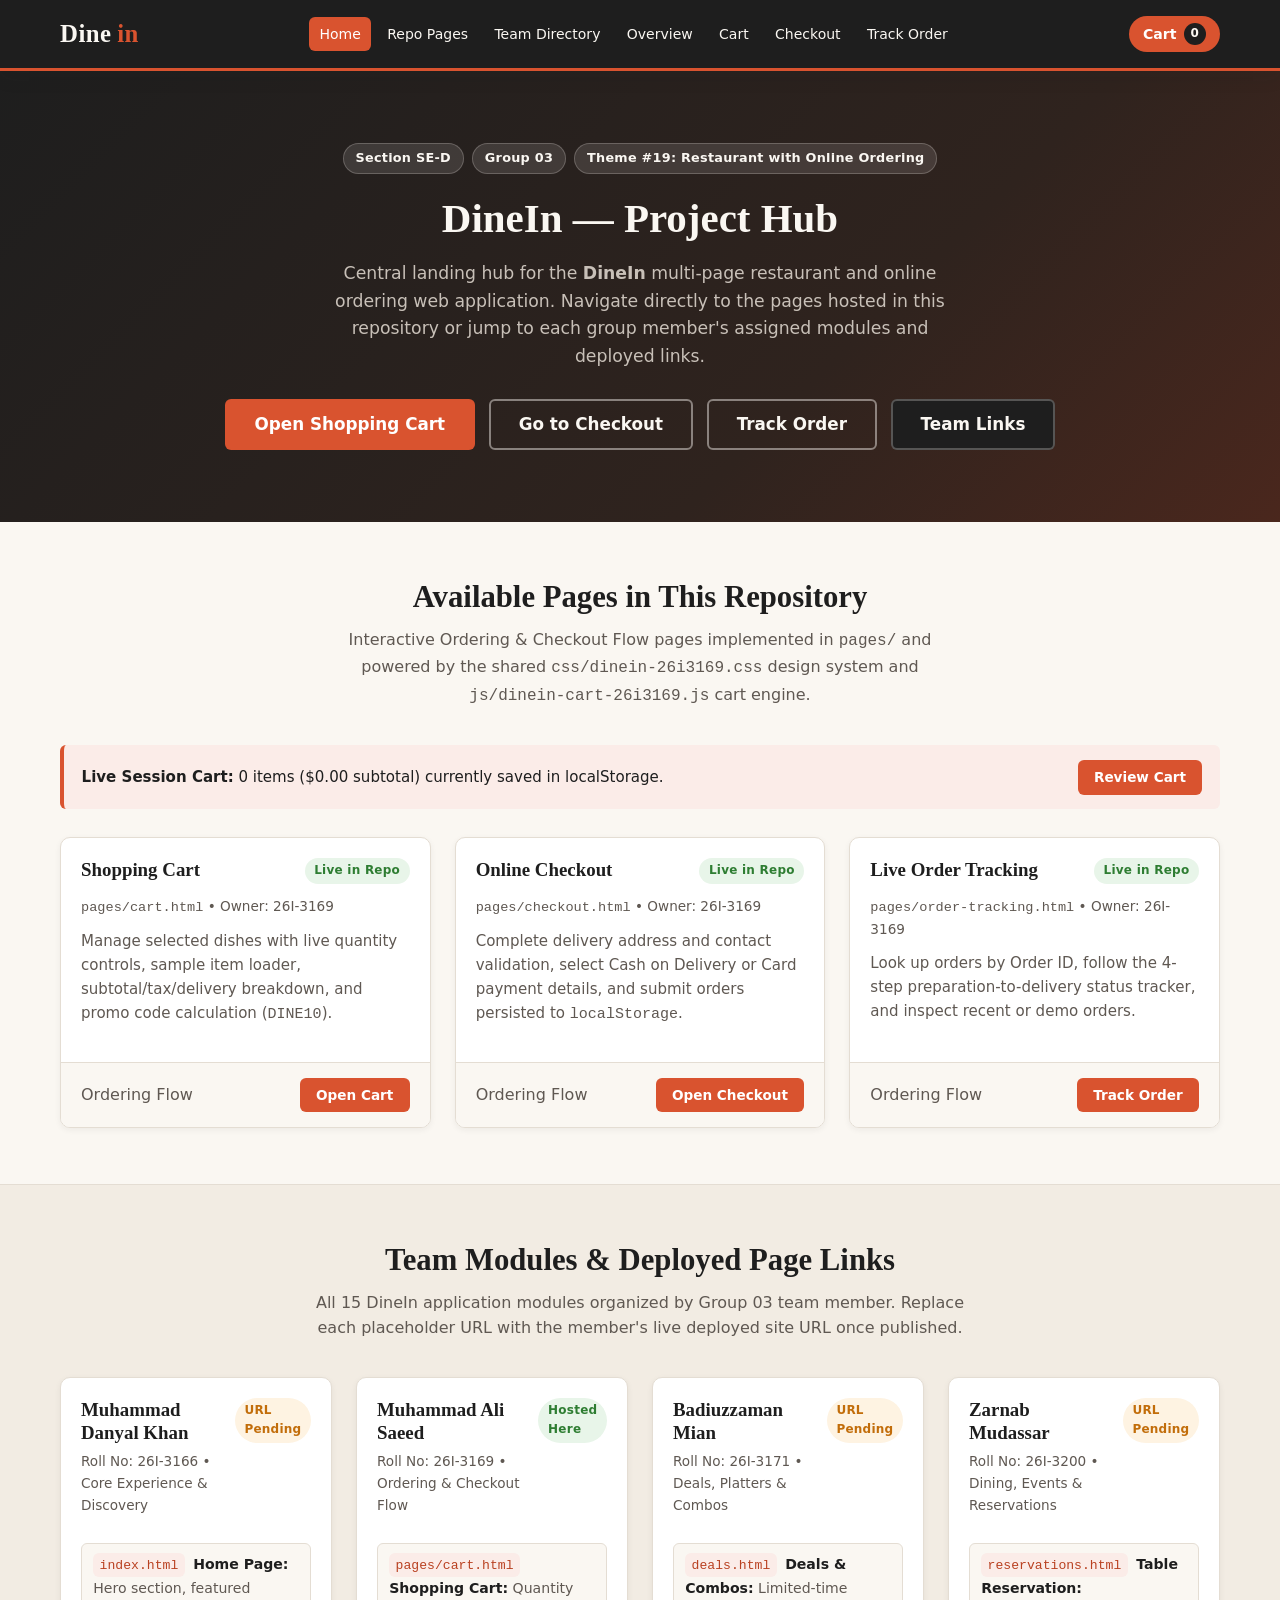
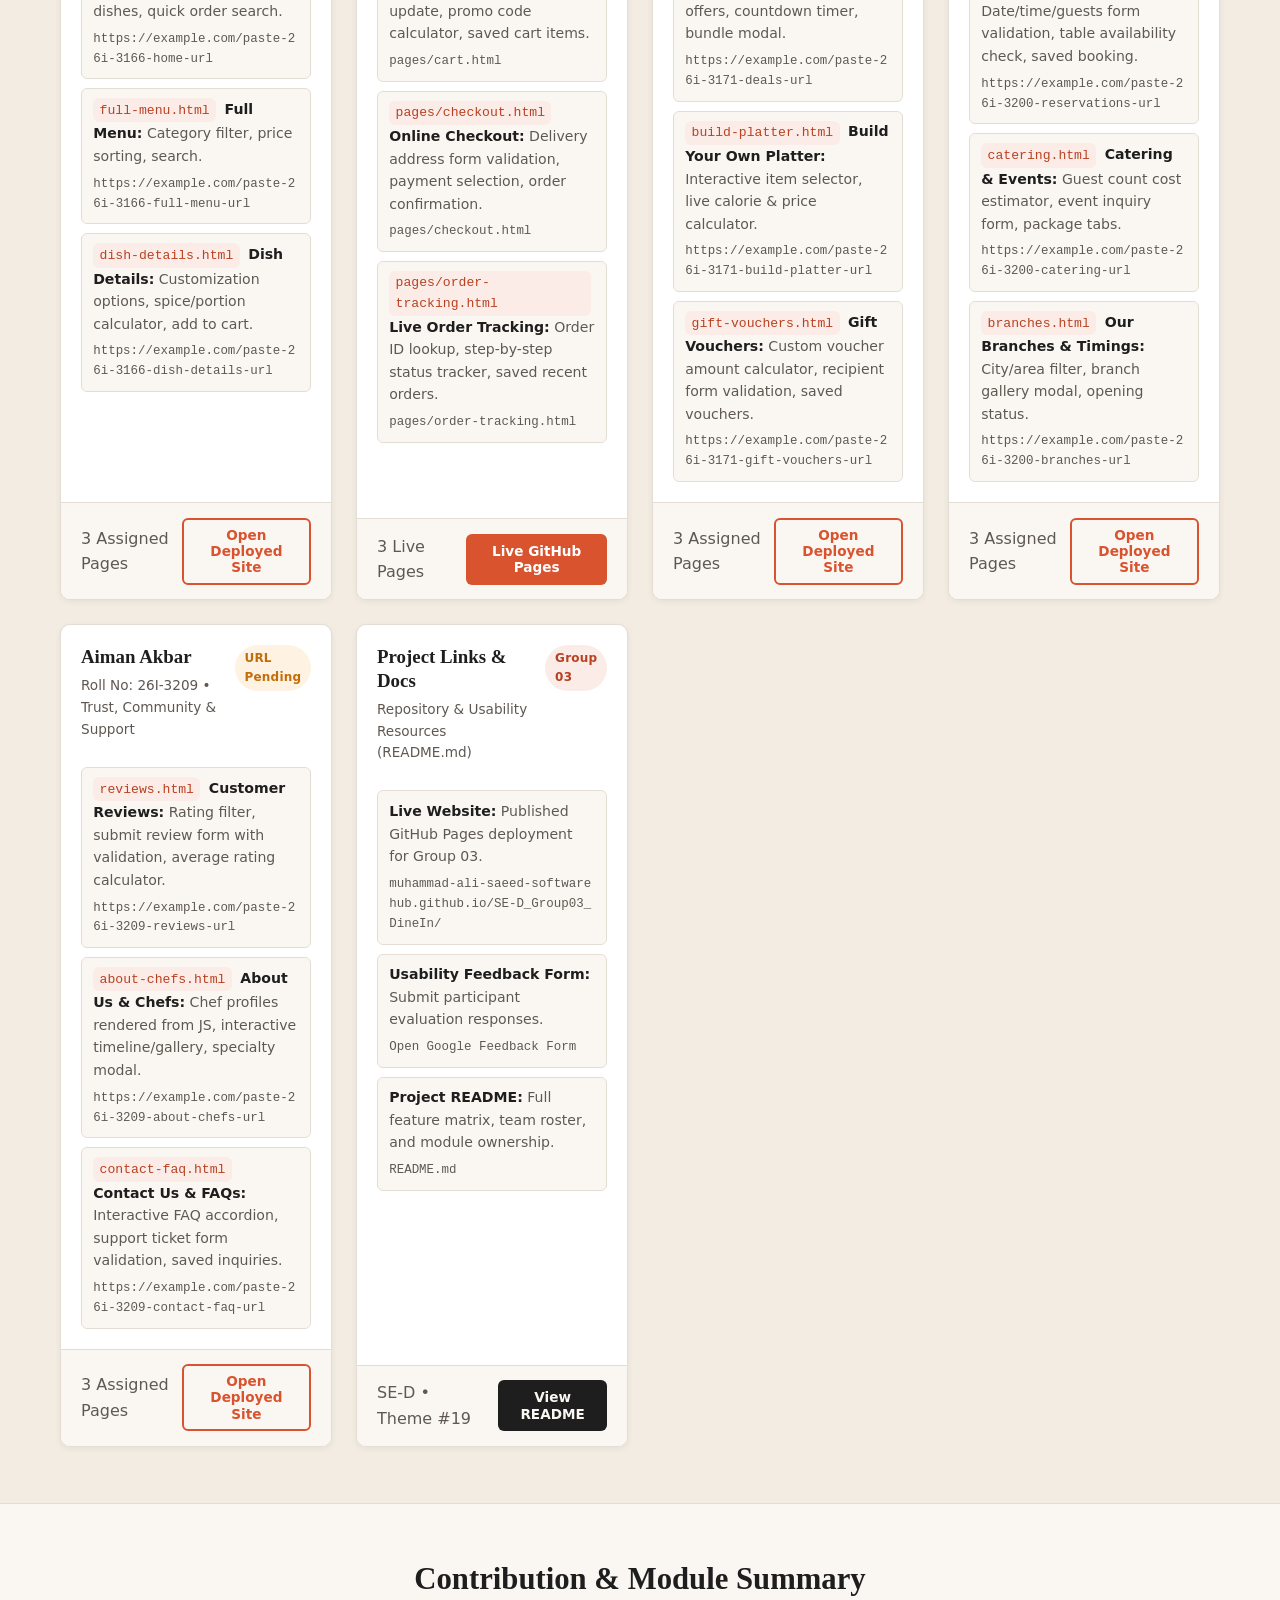
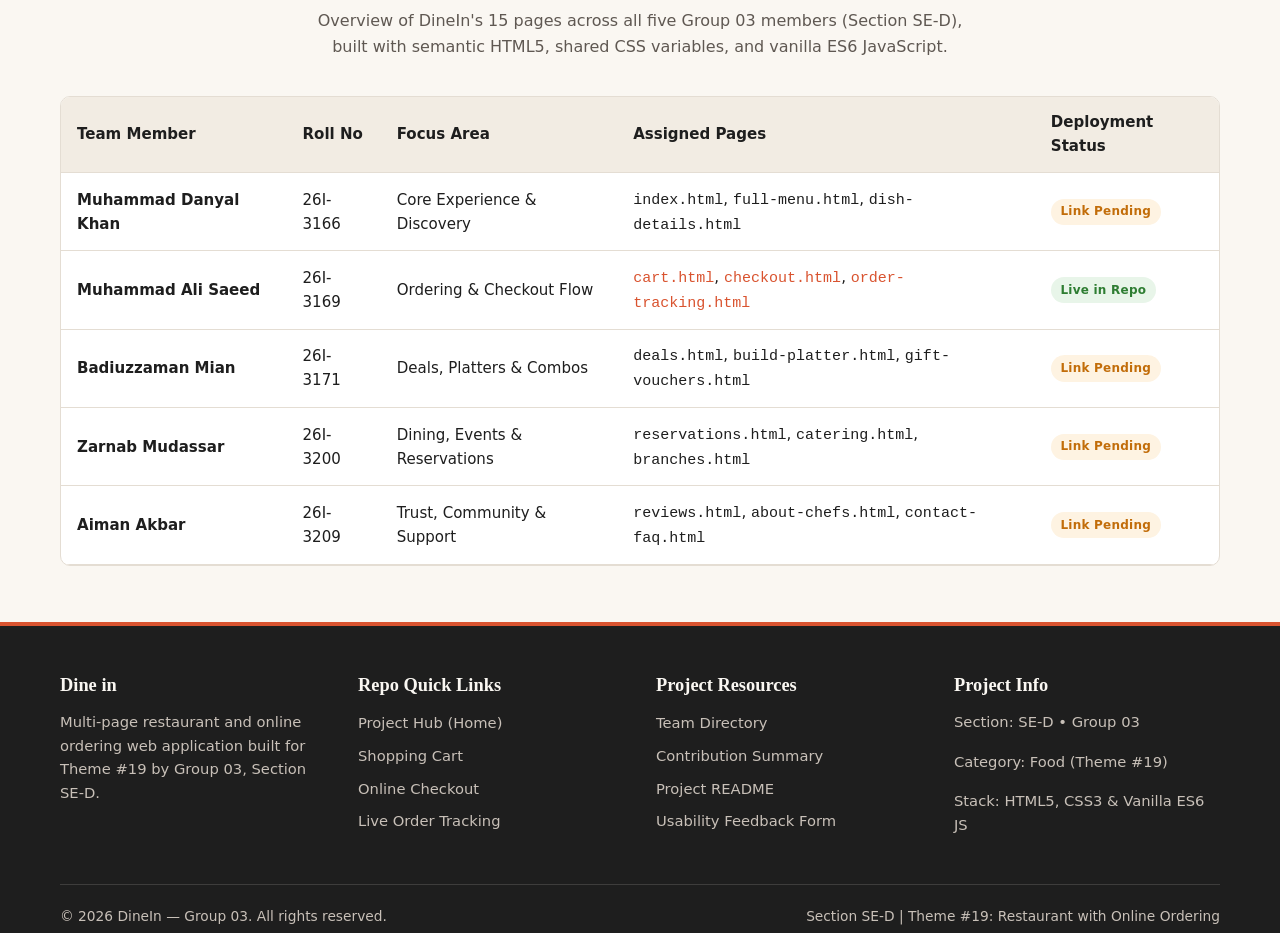
==== commit cc12a597: "create new index.html to overcome the problem" ====
--- a/index.html
+++ b/index.html
@@ -1,663 +1,22 @@
 <!-- Name: Muhammad Ali Saeed -->
 <!-- Roll no: i263169 -->
 <!-- Section: SE-D -->
-<!-- Root Project Hub: DineIn (SE-D Group 03) -->
+<!-- Root Redirect to DineIn Project Hub -->
 <!DOCTYPE html>
 <html lang="en">
 <head>
   <meta charset="UTF-8">
   <meta name="viewport" content="width=device-width, initial-scale=1.0">
-  <title>DineIn | Project Hub — SE-D Group 03</title>
-  <link rel="stylesheet" href="css/style.css">
-  <style>
-    .hero-badges {
-      display: flex;
-      justify-content: center;
-      flex-wrap: wrap;
-      gap: 0.5rem;
-      margin-bottom: 1.15rem;
-    }
-
-    .hero-badge {
-      display: inline-block;
-      padding: 0.28rem 0.75rem;
-      border-radius: var(--radius-pill);
-      background-color: rgba(250, 247, 242, 0.12);
-      border: 1px solid rgba(250, 247, 242, 0.22);
-      color: var(--color-cream);
-      font-size: 0.8rem;
-      font-weight: 600;
-      letter-spacing: 0.02em;
-    }
-
-    .hero-actions {
-      display: flex;
-      justify-content: center;
-      flex-wrap: wrap;
-      gap: 0.85rem;
-    }
-
-    .hero .btn-outline {
-      color: var(--color-cream);
-      border-color: rgba(250, 247, 242, 0.45);
-    }
-
-    .hero .btn-outline:hover:not(:disabled) {
-      background-color: var(--color-terracotta);
-      border-color: var(--color-terracotta);
-      color: #FFFFFF;
-    }
-
-    .section-alt {
-      background-color: var(--color-surface-alt);
-      border-top: 1px solid var(--color-border);
-      border-bottom: 1px solid var(--color-border);
-    }
-
-    .module-list {
-      margin: 0.5rem 0 0;
-      padding: 0;
-      display: flex;
-      flex-direction: column;
-      gap: 0.55rem;
-    }
-
-    .module-list li {
-      padding: 0.55rem 0.7rem;
-      background-color: var(--color-cream);
-      border: 1px solid var(--color-border);
-      border-radius: var(--radius-sm);
-      font-size: 0.88rem;
-      color: var(--color-text-muted);
-    }
-
-    .module-list strong {
-      color: var(--color-charcoal);
-    }
-
-    .module-file {
-      display: inline-block;
-      font-family: Consolas, 'Courier New', monospace;
-      font-size: 0.82rem;
-      color: var(--color-terracotta-dark);
-      background-color: var(--color-terracotta-soft);
-      padding: 0.1rem 0.4rem;
-      border-radius: var(--radius-sm);
-      margin-right: 0.25rem;
-    }
-
-    .placeholder-url {
-      display: block;
-      margin-top: 0.45rem;
-      font-family: Consolas, 'Courier New', monospace;
-      font-size: 0.78rem;
-      color: var(--color-text-muted);
-      word-break: break-all;
-    }
-
-    .card-header-row {
-      display: flex;
-      align-items: flex-start;
-      justify-content: space-between;
-      gap: 0.65rem;
-      margin-bottom: 0.5rem;
-    }
-
-    .cart-status-bar {
-      display: flex;
-      align-items: center;
-      justify-content: space-between;
-      flex-wrap: wrap;
-      gap: 1rem;
-      margin-bottom: 1.75rem;
-    }
-  </style>
+  <meta http-equiv="refresh" content="0; url=hub-26i3169.html">
+  <title>Redirecting to DineIn Project Hub...</title>
+  <script>
+    window.location.replace('hub-26i3169.html');
+  </script>
 </head>
 <body>
-  <!-- Shared Header Navbar -->
-  <header class="navbar">
-    <div class="container navbar-container">
-      <a href="index.html" class="navbar-brand">Dine <span>in</span></a>
-
-      <button class="navbar-toggle" type="button" aria-label="Toggle navigation" aria-expanded="false">
-        <span class="hamburger"></span>
-      </button>
-
-      <nav class="navbar-menu" aria-label="Main navigation">
-        <ul class="navbar-links">
-          <li><a href="index.html" class="nav-link active">Home</a></li>
-          <li><a href="#repo-pages" class="nav-link">Repo Pages</a></li>
-          <li><a href="#team-modules" class="nav-link">Team Directory</a></li>
-          <li><a href="#project-overview" class="nav-link">Overview</a></li>
-          <li><a href="pages/cart.html" class="nav-link">Cart</a></li>
-          <li><a href="pages/checkout.html" class="nav-link">Checkout</a></li>
-          <li><a href="pages/order-tracking.html" class="nav-link">Track Order</a></li>
-        </ul>
-
-        <div class="navbar-actions">
-          <a href="pages/cart.html" class="cart-link">
-            Cart <span class="cart-badge" data-cart-badge>0</span>
-          </a>
-        </div>
-      </nav>
-    </div>
-  </header>
-
-  <main>
-    <!-- Hero / Project Hub Overview -->
-    <section class="hero">
-      <div class="container">
-        <div class="hero-badges">
-          <span class="hero-badge">Section SE-D</span>
-          <span class="hero-badge">Group 03</span>
-          <span class="hero-badge">Theme #19: Restaurant with Online Ordering</span>
-        </div>
-        <h1>DineIn — Project Hub</h1>
-        <p>
-          Central landing hub for the <strong>DineIn</strong> multi-page restaurant and online
-          ordering web application. Navigate directly to the pages hosted in this repository or jump
-          to each group member's assigned modules and deployed links.
-        </p>
-        <div class="hero-actions">
-          <a href="pages/cart.html" class="btn btn-primary btn-lg">Open Shopping Cart</a>
-          <a href="pages/checkout.html" class="btn btn-outline btn-lg">Go to Checkout</a>
-          <a href="pages/order-tracking.html" class="btn btn-outline btn-lg">Track Order</a>
-          <a href="#team-modules" class="btn btn-secondary btn-lg">Team Links</a>
-        </div>
-      </div>
-    </section>
-
-    <!-- Quick Links to Pages Already Hosted in This Repository -->
-    <section id="repo-pages" class="section">
-      <div class="container">
-        <div class="section-header">
-          <h2>Available Pages in This Repository</h2>
-          <p>
-            Interactive Ordering &amp; Checkout Flow pages implemented in <code>pages/</code> and
-            powered by the shared <code>css/style.css</code> design system and <code>js/app.js</code> cart engine.
-          </p>
-        </div>
-
-        <div class="alert cart-status-bar" role="status" aria-live="polite">
-          <div>
-            <strong>Live Session Cart:</strong>
-            <span id="hub-cart-summary">0 items ($0.00 subtotal) currently saved in localStorage.</span>
-          </div>
-          <a href="pages/cart.html" class="btn btn-primary btn-sm">Review Cart</a>
-        </div>
-
-        <div class="grid grid-3">
-          <article class="card">
-            <div class="card-body">
-              <div class="card-header-row">
-                <h3 class="card-title">Shopping Cart</h3>
-                <span class="badge badge-success">Live in Repo</span>
-              </div>
-              <p class="card-subtitle"><code>pages/cart.html</code> &bull; Owner: 26I-3169</p>
-              <p class="card-text">
-                Manage selected dishes with live quantity controls, sample item loader, subtotal/tax/delivery
-                breakdown, and promo code calculation (<code>DINE10</code>).
-              </p>
-            </div>
-            <div class="card-footer">
-              <span class="text-muted">Ordering Flow</span>
-              <a href="pages/cart.html" class="btn btn-primary btn-sm">Open Cart</a>
-            </div>
-          </article>
-
-          <article class="card">
-            <div class="card-body">
-              <div class="card-header-row">
-                <h3 class="card-title">Online Checkout</h3>
-                <span class="badge badge-success">Live in Repo</span>
-              </div>
-              <p class="card-subtitle"><code>pages/checkout.html</code> &bull; Owner: 26I-3169</p>
-              <p class="card-text">
-                Complete delivery address and contact validation, select Cash on Delivery or Card payment
-                details, and submit orders persisted to <code>localStorage</code>.
-              </p>
-            </div>
-            <div class="card-footer">
-              <span class="text-muted">Ordering Flow</span>
-              <a href="pages/checkout.html" class="btn btn-primary btn-sm">Open Checkout</a>
-            </div>
-          </article>
-
-          <article class="card">
-            <div class="card-body">
-              <div class="card-header-row">
-                <h3 class="card-title">Live Order Tracking</h3>
-                <span class="badge badge-success">Live in Repo</span>
-              </div>
-              <p class="card-subtitle"><code>pages/order-tracking.html</code> &bull; Owner: 26I-3169</p>
-              <p class="card-text">
-                Look up orders by Order ID, follow the 4-step preparation-to-delivery status tracker, and
-                inspect recent or demo orders.
-              </p>
-            </div>
-            <div class="card-footer">
-              <span class="text-muted">Ordering Flow</span>
-              <a href="pages/order-tracking.html" class="btn btn-primary btn-sm">Track Order</a>
-            </div>
-          </article>
-        </div>
-      </div>
-    </section>
-
-    <!-- Group Members' Assigned & Deployed Pages Directory -->
-    <section id="team-modules" class="section section-alt">
-      <div class="container">
-        <div class="section-header">
-          <h2>Team Modules &amp; Deployed Page Links</h2>
-          <p>
-            All 15 DineIn application modules organized by Group 03 team member. Replace each placeholder
-            URL with the member's live deployed site URL once published.
-          </p>
-        </div>
-
-        <div class="grid grid-3">
-          <!-- Member 1: Muhammad Danyal Khan (26I-3166) -->
-          <!-- PASTE LIVE URL: Replace the placeholder href values below with Muhammad Danyal Khan (26I-3166)'s deployed base/page URLs -->
-          <article class="card">
-            <div class="card-body">
-              <div class="card-header-row">
-                <div>
-                  <h3 class="card-title">Muhammad Danyal Khan</h3>
-                  <p class="card-subtitle">Roll No: 26I-3166 &bull; Core Experience &amp; Discovery</p>
-                </div>
-                <span class="badge badge-warning">URL Pending</span>
-              </div>
-              <ul class="module-list">
-                <li>
-                  <span class="module-file">index.html</span>
-                  <strong>Home Page:</strong> Hero section, featured dishes, quick order search.
-                  <!-- PASTE LIVE URL (26I-3166 - Home): Replace href with live URL -->
-                  <a class="placeholder-url" href="https://example.com/paste-26i-3166-home-url" target="_blank" rel="noopener noreferrer">
-                    https://example.com/paste-26i-3166-home-url
-                  </a>
-                </li>
-                <li>
-                  <span class="module-file">full-menu.html</span>
-                  <strong>Full Menu:</strong> Category filter, price sorting, search.
-                  <!-- PASTE LIVE URL (26I-3166 - Full Menu): Replace href with live URL -->
-                  <a class="placeholder-url" href="https://example.com/paste-26i-3166-full-menu-url" target="_blank" rel="noopener noreferrer">
-                    https://example.com/paste-26i-3166-full-menu-url
-                  </a>
-                </li>
-                <li>
-                  <span class="module-file">dish-details.html</span>
-                  <strong>Dish Details:</strong> Customization options, spice/portion calculator, add to cart.
-                  <!-- PASTE LIVE URL (26I-3166 - Dish Details): Replace href with live URL -->
-                  <a class="placeholder-url" href="https://example.com/paste-26i-3166-dish-details-url" target="_blank" rel="noopener noreferrer">
-                    https://example.com/paste-26i-3166-dish-details-url
-                  </a>
-                </li>
-              </ul>
-            </div>
-            <div class="card-footer">
-              <span class="text-muted">3 Assigned Pages</span>
-              <!-- PASTE LIVE URL (26I-3166 - Module Hub): Replace href with Danyal's deployed site root URL -->
-              <a href="https://example.com/paste-26i-3166-live-url" target="_blank" rel="noopener noreferrer" class="btn btn-outline btn-sm">
-                Open Deployed Site
-              </a>
-            </div>
-          </article>
-
-          <!-- Member 2: Muhammad Ali Saeed (26I-3169) -->
-          <!-- LIVE PAGES IN REPO: Linked directly to pages/cart.html, pages/checkout.html, and pages/order-tracking.html -->
-          <article class="card">
-            <div class="card-body">
-              <div class="card-header-row">
-                <div>
-                  <h3 class="card-title">Muhammad Ali Saeed</h3>
-                  <p class="card-subtitle">Roll No: 26I-3169 &bull; Ordering &amp; Checkout Flow</p>
-                </div>
-                <span class="badge badge-success">Hosted Here</span>
-              </div>
-              <ul class="module-list">
-                <li>
-                  <span class="module-file">pages/cart.html</span>
-                  <strong>Shopping Cart:</strong> Quantity update, promo code calculator, saved cart items.
-                  <a class="placeholder-url" href="pages/cart.html">pages/cart.html</a>
-                </li>
-                <li>
-                  <span class="module-file">pages/checkout.html</span>
-                  <strong>Online Checkout:</strong> Delivery address form validation, payment selection, order confirmation.
-                  <a class="placeholder-url" href="pages/checkout.html">pages/checkout.html</a>
-                </li>
-                <li>
-                  <span class="module-file">pages/order-tracking.html</span>
-                  <strong>Live Order Tracking:</strong> Order ID lookup, step-by-step status tracker, saved recent orders.
-                  <a class="placeholder-url" href="pages/order-tracking.html">pages/order-tracking.html</a>
-                </li>
-              </ul>
-            </div>
-            <div class="card-footer">
-              <span class="text-muted">3 Live Pages</span>
-              <!-- OPTIONAL EXTERNAL URL (26I-3169): Currently points to live GitHub Pages deployment -->
-              <a href="https://muhammad-ali-saeed-softwarehub.github.io/SE-D_Group03_DineIn/" target="_blank" rel="noopener noreferrer" class="btn btn-primary btn-sm">
-                Live GitHub Pages
-              </a>
-            </div>
-          </article>
-
-          <!-- Member 3: Badiuzzaman Mian (26I-3171) -->
-          <!-- PASTE LIVE URL: Replace the placeholder href values below with Badiuzzaman Mian (26I-3171)'s deployed base/page URLs -->
-          <article class="card">
-            <div class="card-body">
-              <div class="card-header-row">
-                <div>
-                  <h3 class="card-title">Badiuzzaman Mian</h3>
-                  <p class="card-subtitle">Roll No: 26I-3171 &bull; Deals, Platters &amp; Combos</p>
-                </div>
-                <span class="badge badge-warning">URL Pending</span>
-              </div>
-              <ul class="module-list">
-                <li>
-                  <span class="module-file">deals.html</span>
-                  <strong>Deals &amp; Combos:</strong> Limited-time offers, countdown timer, bundle modal.
-                  <!-- PASTE LIVE URL (26I-3171 - Deals): Replace href with live URL -->
-                  <a class="placeholder-url" href="https://example.com/paste-26i-3171-deals-url" target="_blank" rel="noopener noreferrer">
-                    https://example.com/paste-26i-3171-deals-url
-                  </a>
-                </li>
-                <li>
-                  <span class="module-file">build-platter.html</span>
-                  <strong>Build Your Own Platter:</strong> Interactive item selector, live calorie &amp; price calculator.
-                  <!-- PASTE LIVE URL (26I-3171 - Build Platter): Replace href with live URL -->
-                  <a class="placeholder-url" href="https://example.com/paste-26i-3171-build-platter-url" target="_blank" rel="noopener noreferrer">
-                    https://example.com/paste-26i-3171-build-platter-url
-                  </a>
-                </li>
-                <li>
-                  <span class="module-file">gift-vouchers.html</span>
-                  <strong>Gift Vouchers:</strong> Custom voucher amount calculator, recipient form validation, saved vouchers.
-                  <!-- PASTE LIVE URL (26I-3171 - Gift Vouchers): Replace href with live URL -->
-                  <a class="placeholder-url" href="https://example.com/paste-26i-3171-gift-vouchers-url" target="_blank" rel="noopener noreferrer">
-                    https://example.com/paste-26i-3171-gift-vouchers-url
-                  </a>
-                </li>
-              </ul>
-            </div>
-            <div class="card-footer">
-              <span class="text-muted">3 Assigned Pages</span>
-              <!-- PASTE LIVE URL (26I-3171 - Module Hub): Replace href with Badiuzzaman's deployed site root URL -->
-              <a href="https://example.com/paste-26i-3171-live-url" target="_blank" rel="noopener noreferrer" class="btn btn-outline btn-sm">
-                Open Deployed Site
-              </a>
-            </div>
-          </article>
-
-          <!-- Member 4: Zarnab Mudassar (26I-3200) -->
-          <!-- PASTE LIVE URL: Replace the placeholder href values below with Zarnab Mudassar (26I-3200)'s deployed base/page URLs -->
-          <article class="card">
-            <div class="card-body">
-              <div class="card-header-row">
-                <div>
-                  <h3 class="card-title">Zarnab Mudassar</h3>
-                  <p class="card-subtitle">Roll No: 26I-3200 &bull; Dining, Events &amp; Reservations</p>
-                </div>
-                <span class="badge badge-warning">URL Pending</span>
-              </div>
-              <ul class="module-list">
-                <li>
-                  <span class="module-file">reservations.html</span>
-                  <strong>Table Reservation:</strong> Date/time/guests form validation, table availability check, saved booking.
-                  <!-- PASTE LIVE URL (26I-3200 - Reservations): Replace href with live URL -->
-                  <a class="placeholder-url" href="https://example.com/paste-26i-3200-reservations-url" target="_blank" rel="noopener noreferrer">
-                    https://example.com/paste-26i-3200-reservations-url
-                  </a>
-                </li>
-                <li>
-                  <span class="module-file">catering.html</span>
-                  <strong>Catering &amp; Events:</strong> Guest count cost estimator, event inquiry form, package tabs.
-                  <!-- PASTE LIVE URL (26I-3200 - Catering): Replace href with live URL -->
-                  <a class="placeholder-url" href="https://example.com/paste-26i-3200-catering-url" target="_blank" rel="noopener noreferrer">
-                    https://example.com/paste-26i-3200-catering-url
-                  </a>
-                </li>
-                <li>
-                  <span class="module-file">branches.html</span>
-                  <strong>Our Branches &amp; Timings:</strong> City/area filter, branch gallery modal, opening status.
-                  <!-- PASTE LIVE URL (26I-3200 - Branches): Replace href with live URL -->
-                  <a class="placeholder-url" href="https://example.com/paste-26i-3200-branches-url" target="_blank" rel="noopener noreferrer">
-                    https://example.com/paste-26i-3200-branches-url
-                  </a>
-                </li>
-              </ul>
-            </div>
-            <div class="card-footer">
-              <span class="text-muted">3 Assigned Pages</span>
-              <!-- PASTE LIVE URL (26I-3200 - Module Hub): Replace href with Zarnab's deployed site root URL -->
-              <a href="https://example.com/paste-26i-3200-live-url" target="_blank" rel="noopener noreferrer" class="btn btn-outline btn-sm">
-                Open Deployed Site
-              </a>
-            </div>
-          </article>
-
-          <!-- Member 5: Aiman Akbar (26I-3209) -->
-          <!-- PASTE LIVE URL: Replace the placeholder href values below with Aiman Akbar (26I-3209)'s deployed base/page URLs -->
-          <article class="card">
-            <div class="card-body">
-              <div class="card-header-row">
-                <div>
-                  <h3 class="card-title">Aiman Akbar</h3>
-                  <p class="card-subtitle">Roll No: 26I-3209 &bull; Trust, Community &amp; Support</p>
-                </div>
-                <span class="badge badge-warning">URL Pending</span>
-              </div>
-              <ul class="module-list">
-                <li>
-                  <span class="module-file">reviews.html</span>
-                  <strong>Customer Reviews:</strong> Rating filter, submit review form with validation, average rating calculator.
-                  <!-- PASTE LIVE URL (26I-3209 - Reviews): Replace href with live URL -->
-                  <a class="placeholder-url" href="https://example.com/paste-26i-3209-reviews-url" target="_blank" rel="noopener noreferrer">
-                    https://example.com/paste-26i-3209-reviews-url
-                  </a>
-                </li>
-                <li>
-                  <span class="module-file">about-chefs.html</span>
-                  <strong>About Us &amp; Chefs:</strong> Chef profiles rendered from JS, interactive timeline/gallery, specialty modal.
-                  <!-- PASTE LIVE URL (26I-3209 - About & Chefs): Replace href with live URL -->
-                  <a class="placeholder-url" href="https://example.com/paste-26i-3209-about-chefs-url" target="_blank" rel="noopener noreferrer">
-                    https://example.com/paste-26i-3209-about-chefs-url
-                  </a>
-                </li>
-                <li>
-                  <span class="module-file">contact-faq.html</span>
-                  <strong>Contact Us &amp; FAQs:</strong> Interactive FAQ accordion, support ticket form validation, saved inquiries.
-                  <!-- PASTE LIVE URL (26I-3209 - Contact & FAQs): Replace href with live URL -->
-                  <a class="placeholder-url" href="https://example.com/paste-26i-3209-contact-faq-url" target="_blank" rel="noopener noreferrer">
-                    https://example.com/paste-26i-3209-contact-faq-url
-                  </a>
-                </li>
-              </ul>
-            </div>
-            <div class="card-footer">
-              <span class="text-muted">3 Assigned Pages</span>
-              <!-- PASTE LIVE URL (26I-3209 - Module Hub): Replace href with Aiman's deployed site root URL -->
-              <a href="https://example.com/paste-26i-3209-live-url" target="_blank" rel="noopener noreferrer" class="btn btn-outline btn-sm">
-                Open Deployed Site
-              </a>
-            </div>
-          </article>
-
-          <!-- Project Documentation & Usability Feedback Card (from README.md) -->
-          <article class="card">
-            <div class="card-body">
-              <div class="card-header-row">
-                <div>
-                  <h3 class="card-title">Project Links &amp; Docs</h3>
-                  <p class="card-subtitle">Repository &amp; Usability Resources (README.md)</p>
-                </div>
-                <span class="badge badge-primary">Group 03</span>
-              </div>
-              <ul class="module-list">
-                <li>
-                  <strong>Live Website:</strong> Published GitHub Pages deployment for Group 03.
-                  <a class="placeholder-url" href="https://muhammad-ali-saeed-softwarehub.github.io/SE-D_Group03_DineIn/" target="_blank" rel="noopener noreferrer">
-                    muhammad-ali-saeed-softwarehub.github.io/SE-D_Group03_DineIn/
-                  </a>
-                </li>
-                <li>
-                  <strong>Usability Feedback Form:</strong> Submit participant evaluation responses.
-                  <a class="placeholder-url" href="https://docs.google.com/forms/d/e/1FAIpQLSe24w8w8YXxBack52xmOUAOzrTbk5FKXKqHJ6JFFHZ66pQhYA/viewform?usp=sharing&ouid=117568575186808131902" target="_blank" rel="noopener noreferrer">
-                    Open Google Feedback Form
-                  </a>
-                </li>
-                <li>
-                  <strong>Project README:</strong> Full feature matrix, team roster, and module ownership.
-                  <a class="placeholder-url" href="README.md">README.md</a>
-                </li>
-              </ul>
-            </div>
-            <div class="card-footer">
-              <span class="text-muted">SE-D &bull; Theme #19</span>
-              <a href="README.md" class="btn btn-secondary btn-sm">View README</a>
-            </div>
-          </article>
-        </div>
-      </div>
-    </section>
-
-    <!-- Project Overview & Contribution Summary Table (from README.md) -->
-    <section id="project-overview" class="section">
-      <div class="container">
-        <div class="section-header">
-          <h2>Contribution &amp; Module Summary</h2>
-          <p>
-            Overview of DineIn's 15 pages across all five Group 03 members (Section SE-D), built with
-            semantic HTML5, shared CSS variables, and vanilla ES6 JavaScript.
-          </p>
-        </div>
-
-        <div class="table-wrapper">
-          <table class="table">
-            <thead>
-              <tr>
-                <th>Team Member</th>
-                <th>Roll No</th>
-                <th>Focus Area</th>
-                <th>Assigned Pages</th>
-                <th>Deployment Status</th>
-              </tr>
-            </thead>
-            <tbody>
-              <tr>
-                <td><strong>Muhammad Danyal Khan</strong></td>
-                <td>26I-3166</td>
-                <td>Core Experience &amp; Discovery</td>
-                <td><code>index.html</code>, <code>full-menu.html</code>, <code>dish-details.html</code></td>
-                <td><span class="badge badge-warning">Link Pending</span></td>
-              </tr>
-              <tr>
-                <td><strong>Muhammad Ali Saeed</strong></td>
-                <td>26I-3169</td>
-                <td>Ordering &amp; Checkout Flow</td>
-                <td>
-                  <a href="pages/cart.html"><code>cart.html</code></a>,
-                  <a href="pages/checkout.html"><code>checkout.html</code></a>,
-                  <a href="pages/order-tracking.html"><code>order-tracking.html</code></a>
-                </td>
-                <td><span class="badge badge-success">Live in Repo</span></td>
-              </tr>
-              <tr>
-                <td><strong>Badiuzzaman Mian</strong></td>
-                <td>26I-3171</td>
-                <td>Deals, Platters &amp; Combos</td>
-                <td><code>deals.html</code>, <code>build-platter.html</code>, <code>gift-vouchers.html</code></td>
-                <td><span class="badge badge-warning">Link Pending</span></td>
-              </tr>
-              <tr>
-                <td><strong>Zarnab Mudassar</strong></td>
-                <td>26I-3200</td>
-                <td>Dining, Events &amp; Reservations</td>
-                <td><code>reservations.html</code>, <code>catering.html</code>, <code>branches.html</code></td>
-                <td><span class="badge badge-warning">Link Pending</span></td>
-              </tr>
-              <tr>
-                <td><strong>Aiman Akbar</strong></td>
-                <td>26I-3209</td>
-                <td>Trust, Community &amp; Support</td>
-                <td><code>reviews.html</code>, <code>about-chefs.html</code>, <code>contact-faq.html</code></td>
-                <td><span class="badge badge-warning">Link Pending</span></td>
-              </tr>
-            </tbody>
-          </table>
-        </div>
-      </div>
-    </section>
+  <main style="font-family: 'Segoe UI', system-ui, sans-serif; padding: 2rem; text-align: center;">
+    <p>Redirecting to the DineIn Project Hub...</p>
+    <p><a href="hub-26i3169.html">Continue to hub-26i3169.html</a></p>
   </main>
-
-  <!-- Shared Footer -->
-  <footer class="footer">
-    <div class="container">
-      <div class="footer-grid">
-        <div>
-          <h3 class="footer-title">Dine in</h3>
-          <p>
-            Multi-page restaurant and online ordering web application built for Theme #19 by Group 03,
-            Section SE-D.
-          </p>
-        </div>
-
-        <div>
-          <h4 class="footer-title">Repo Quick Links</h4>
-          <ul class="footer-links">
-            <li><a href="index.html">Project Hub (Home)</a></li>
-            <li><a href="pages/cart.html">Shopping Cart</a></li>
-            <li><a href="pages/checkout.html">Online Checkout</a></li>
-            <li><a href="pages/order-tracking.html">Live Order Tracking</a></li>
-          </ul>
-        </div>
-
-        <div>
-          <h4 class="footer-title">Project Resources</h4>
-          <ul class="footer-links">
-            <li><a href="#team-modules">Team Directory</a></li>
-            <li><a href="#project-overview">Contribution Summary</a></li>
-            <li><a href="README.md">Project README</a></li>
-            <li>
-              <a href="https://docs.google.com/forms/d/e/1FAIpQLSe24w8w8YXxBack52xmOUAOzrTbk5FKXKqHJ6JFFHZ66pQhYA/viewform?usp=sharing&ouid=117568575186808131902" target="_blank" rel="noopener noreferrer">
-                Usability Feedback Form
-              </a>
-            </li>
-          </ul>
-        </div>
-
-        <div>
-          <h4 class="footer-title">Project Info</h4>
-          <p>Section: SE-D &bull; Group 03</p>
-          <p>Category: Food (Theme #19)</p>
-          <p>Stack: HTML5, CSS3 &amp; Vanilla ES6 JS</p>
-        </div>
-      </div>
-
-      <div class="footer-bottom">
-        <span>&copy; 2026 DineIn — Group 03. All rights reserved.</span>
-        <span>Section SE-D | Theme #19: Restaurant with Online Ordering</span>
-      </div>
-    </div>
-  </footer>
-
-  <script src="js/app.js"></script>
-  <script>
-    (function () {
-      'use strict';
-
-      function syncHubCartSummary() {
-        const summaryEl = document.getElementById('hub-cart-summary');
-        if (!summaryEl || !window.DineInCart) return;
-
-        const totals = window.DineInCart.calculateTotals();
-        const itemLabel = totals.itemCount === 1 ? 'item' : 'items';
-        const formattedSubtotal = window.DineInCart.formatCurrency(totals.subtotal);
-        summaryEl.textContent = `${totals.itemCount} ${itemLabel} (${formattedSubtotal} subtotal) currently saved in localStorage.`;
-      }
-
-      document.addEventListener('DOMContentLoaded', syncHubCartSummary);
-      window.addEventListener('storage', syncHubCartSummary);
-    })();
-  </script>
 </body>
 </html>
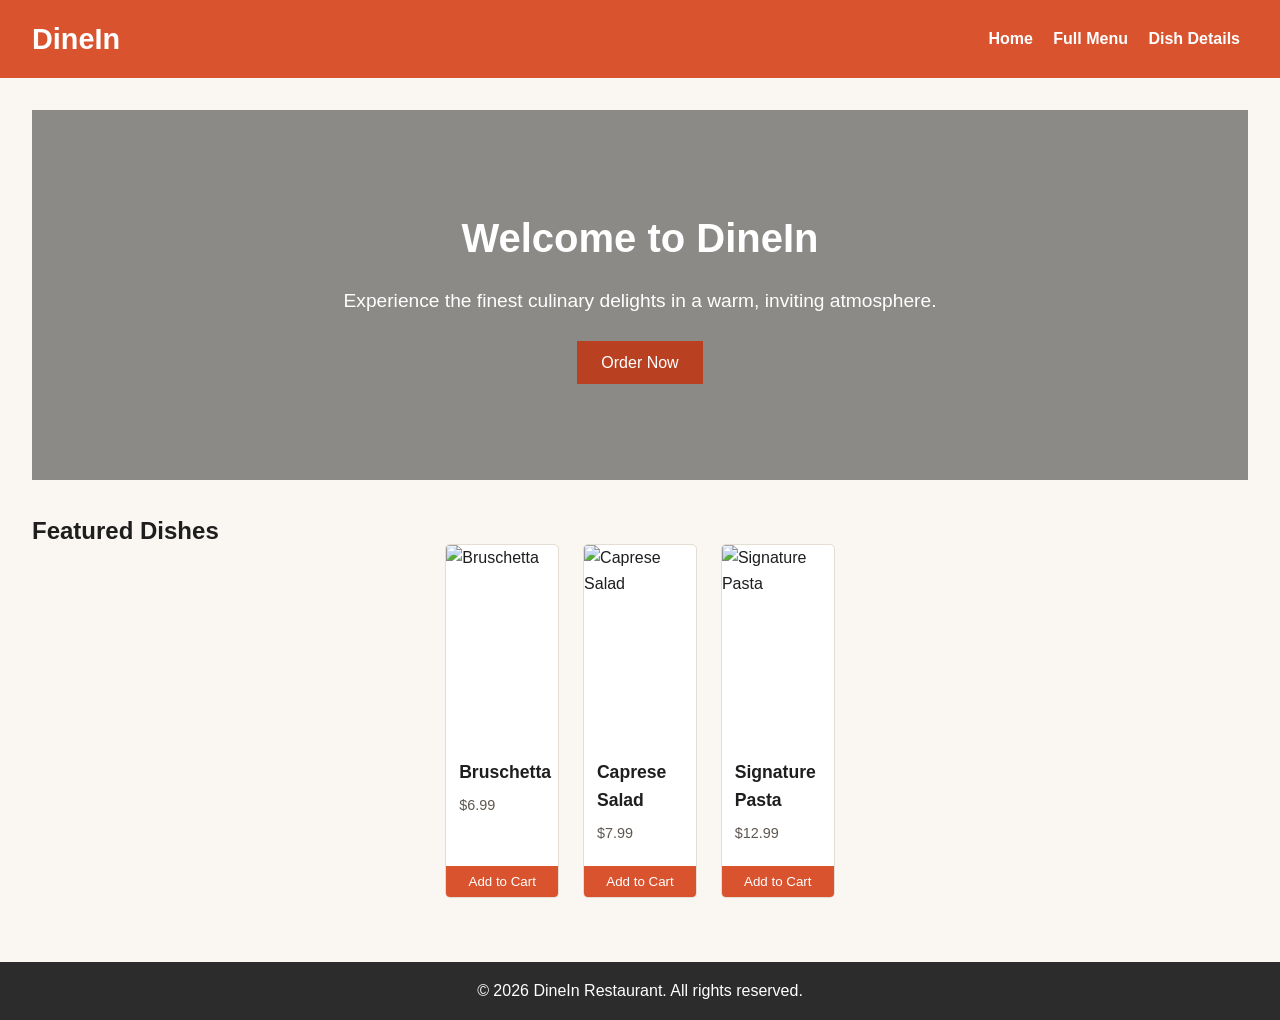
==== commit b5f5f0e1: "added home page menu and dishes" ====
--- a/index.html
+++ b/index.html
@@ -1,22 +1,68 @@
-<!-- Name: Muhammad Ali Saeed -->
-<!-- Roll no: i263169 -->
-<!-- Section: SE-D -->
-<!-- Root Redirect to DineIn Project Hub -->
 <!DOCTYPE html>
 <html lang="en">
 <head>
-  <meta charset="UTF-8">
-  <meta name="viewport" content="width=device-width, initial-scale=1.0">
-  <meta http-equiv="refresh" content="0; url=hub-26i3169.html">
-  <title>Redirecting to DineIn Project Hub...</title>
-  <script>
-    window.location.replace('hub-26i3169.html');
-  </script>
+  <base href="./">
+  <meta charset="UTF-8" />
+  <meta http-equiv="X-UA-Compatible" content="IE=edge" />
+  <meta name="viewport" content="width=device-width, initial-scale=1.0" />
+  <title>DineIn – Home</title>
+  <link rel="stylesheet" href="css/style_i263166.css" />
 </head>
 <body>
-  <main style="font-family: 'Segoe UI', system-ui, sans-serif; padding: 2rem; text-align: center;">
-    <p>Redirecting to the DineIn Project Hub...</p>
-    <p><a href="hub-26i3169.html">Continue to hub-26i3169.html</a></p>
+  <header>
+    <h1>DineIn</h1>
+    <nav>
+      <a href="index.html">Home</a>
+      <a href="pages/full-menu.html">Full Menu</a>
+      <a href="pages/dish-details.html?dish=s1">Dish Details</a>
+    </nav>
+  </header>
+
+  <main>
+    <!-- Hero Section -->
+    <section class="hero">
+      <h2>Welcome to DineIn</h2>
+      <p>Experience the finest culinary delights in a warm, inviting atmosphere.</p>
+      <button onclick="location.href='pages/full-menu.html'">Order Now</button>
+    </section>
+
+    <!-- Featured Dishes -->
+    <section class="featured">
+      <h2>Featured Dishes</h2>
+      <div class="featured">
+        <!-- Cards will be rendered by JS -->
+      </div>
+    </section>
   </main>
+
+  <!-- Cart Modal -->
+  <div id="cart-modal" class="modal">
+    <div class="modal-content">
+      <div class="modal-header">
+        <h3>Cart Summary</h3>
+        <button onclick="closeModal('cart-modal')">&times;</button>
+      </div>
+      <div id="cart-items"></div>
+      <p><strong>Total: </strong><span id="cart-total">$0.00</span></p>
+      <button onclick="confirmOrder()">Proceed to Checkout</button>
+    </div>
+  </div>
+
+  <!-- Order Confirmation Modal -->
+  <div id="order-modal" class="modal">
+    <div class="modal-content">
+      <div class="modal-header">
+        <h3>Order Confirmed</h3>
+        <button onclick="closeModal('order-modal')">&times;</button>
+      </div>
+      <p>Thank you! Your order has been placed.</p>
+    </div>
+  </div>
+
+  <footer>
+    <p>&copy; 2026 DineIn Restaurant. All rights reserved.</p>
+  </footer>
+
+  <script src="js/main.js"></script>
 </body>
 </html>
--- a/css/style_i263166.css
+++ b/css/style_i263166.css
@@ -0,0 +1,152 @@
+/* DineIn Color Palette */
+:root {
+  --color-charcoal: #1E1E1E;
+  --color-charcoal-light: #2C2C2C;
+  --color-teracotta: #D9532F;
+  --color-teracotta-dark: #B94121;
+  --color-teracotta-soft: #FBECE8;
+  --color-cream: #FAF7F2;
+  --color-white: #FFFFFF;
+  --color-surface-alt: #F2ECE3;
+  --color-border: #E4DDD3;
+  --color-muted-text: #5F5852;
+}
+
+/* Reset */
+* {
+  margin: 0;
+  padding: 0;
+  box-sizing: border-box;
+}
+
+body {
+  font-family: Arial, Helvetica, sans-serif;
+  background: var(--color-cream);
+  color: var(--color-charcoal);
+  line-height: 1.6;
+}
+
+a { color: inherit; text-decoration: none; }
+
+header {
+  background: var(--color-teracotta);
+  color: var(--color-white);
+  padding: 1rem 2rem;
+  display: flex;
+  justify-content: space-between;
+  align-items: center;
+}
+
+header h1 { font-size: 1.8rem; }
+
+nav a { margin: 0 0.5rem; font-weight: bold; }
+
+main { padding: 2rem; }
+
+/* Hero */
+.hero {
+  background: url('https://images.unsplash.com/photo-1565299624946-b28f40a0ae38?auto=format&fit=crop&w=1400&q=80') center/cover no-repeat;
+  color: var(--color-white);
+  text-align: center;
+  padding: 6rem 2rem;
+  position: relative;
+}
+.hero::after {
+  content: "";
+  position: absolute;
+  inset: 0;
+  background: rgba(30,30,30,0.5);
+}
+.hero > * { position: relative; z-index: 1; }
+.hero h2 { font-size: 2.5rem; margin-bottom: 1rem; }
+.hero p { font-size: 1.2rem; margin-bottom: 1.5rem; }
+.hero button {
+  background: var(--color-teracotta-dark);
+  border: none;
+  color: var(--color-white);
+  padding: 0.8rem 1.5rem;
+  font-size: 1rem;
+  cursor: pointer;
+}
+.hero button:hover { background: var(--color-teracotta); }
+
+/* Featured Dishes Grid */
+.featured {
+  display: grid;
+  grid-template-columns: repeat(3, 1fr);
+  gap: 1.5rem;
+  margin-top: 2rem;
+}
+
+.card {
+  background: var(--color-white);
+  border: 1px solid var(--color-border);
+  border-radius: 5px;
+  overflow: hidden;
+  display: flex;
+  flex-direction: column;
+  height: 100%;
+}
+
+.card img {
+  width: 100%;
+  height: 200px;
+  object-fit: cover;
+}
+
+.card .info {
+  padding: 0.8rem;
+  flex-grow: 1;
+}
+
+.card h3 { margin-bottom: 0.5rem; font-size: 1.1rem; }
+.card p { margin-bottom: 0.5rem; color: var(--color-muted-text); font-size: 0.9rem; }
+
+.card button {
+  background: var(--color-teracotta);
+  color: var(--color-white);
+  border: none;
+  width: 100%;
+  padding: 0.5rem 0;
+  cursor: pointer;
+}
+.card button:hover { background: var(--color-teracotta-dark); }
+
+/* Search & Filters */
+.filter-bar {
+  display: flex;
+  flex-wrap: wrap;
+  gap: 0.5rem;
+  margin-bottom: 1rem;
+}
+.filter-bar input[type="text"] { flex: 1; padding: 0.5rem; border: 1px solid var(--color-border); border-radius: 4px; }
+.filter-bar button { background: var(--color-teracotta); color: var(--color-white); border: none; padding: 0.5rem 1rem; cursor: pointer; border-radius: 4px; }
+.filter-bar button.active { background: var(--color-teracotta-dark); }
+
+/* Menu Grid */
+.menu-grid { display: grid; grid-template-columns: repeat(auto-fit, minmax(250px, 1fr)); gap: 1.5rem; }
+
+/* Dish Details */
+.dish-detail { max-width: 800px; margin: 0 auto; display: flex; flex-direction: column; gap: 1rem; }
+.dish-detail img { width: 100%; max-height: 400px; object-fit: cover; border-radius: 5px; }
+.options { display: flex; flex-wrap: wrap; gap: 1rem; }
+.options label { display: flex; align-items: center; gap: 0.5rem; }
+.quantity-control { display: flex; align-items: center; gap: 0.5rem; }
+.quantity-control button { width: 30px; height: 30px; background: var(--color-teracotta); color: var(--color-white); border: none; cursor: pointer; }
+.quantity-control input { width: 50px; text-align: center; }
+
+/* Modals */
+.modal { position: fixed; inset: 0; background: rgba(0,0,0,0.5); display: flex; justify-content: center; align-items: center; visibility: hidden; opacity: 0; transition: opacity 0.2s ease; }
+.modal.active { visibility: visible; opacity: 1; }
+.modal-content { background: var(--color-white); padding: 1.5rem; border-radius: 5px; max-width: 90%; max-height: 90%; overflow-y: auto; }
+.modal-header { display: flex; justify-content: space-between; align-items: center; margin-bottom: 1rem; }
+.modal-header h3 { margin: 0; }
+.modal-header button { background: none; border: none; font-size: 1.2rem; cursor: pointer; }
+
+footer { background: var(--color-charcoal-light); color: var(--color-white); text-align: center; padding: 1rem; margin-top: 2rem; }
+
+@media (max-width: 768px) {
+  header { flex-direction: column; gap: 0.5rem; }
+  .hero { padding: 4rem 1rem; }
+  .options { flex-direction: column; }
+}
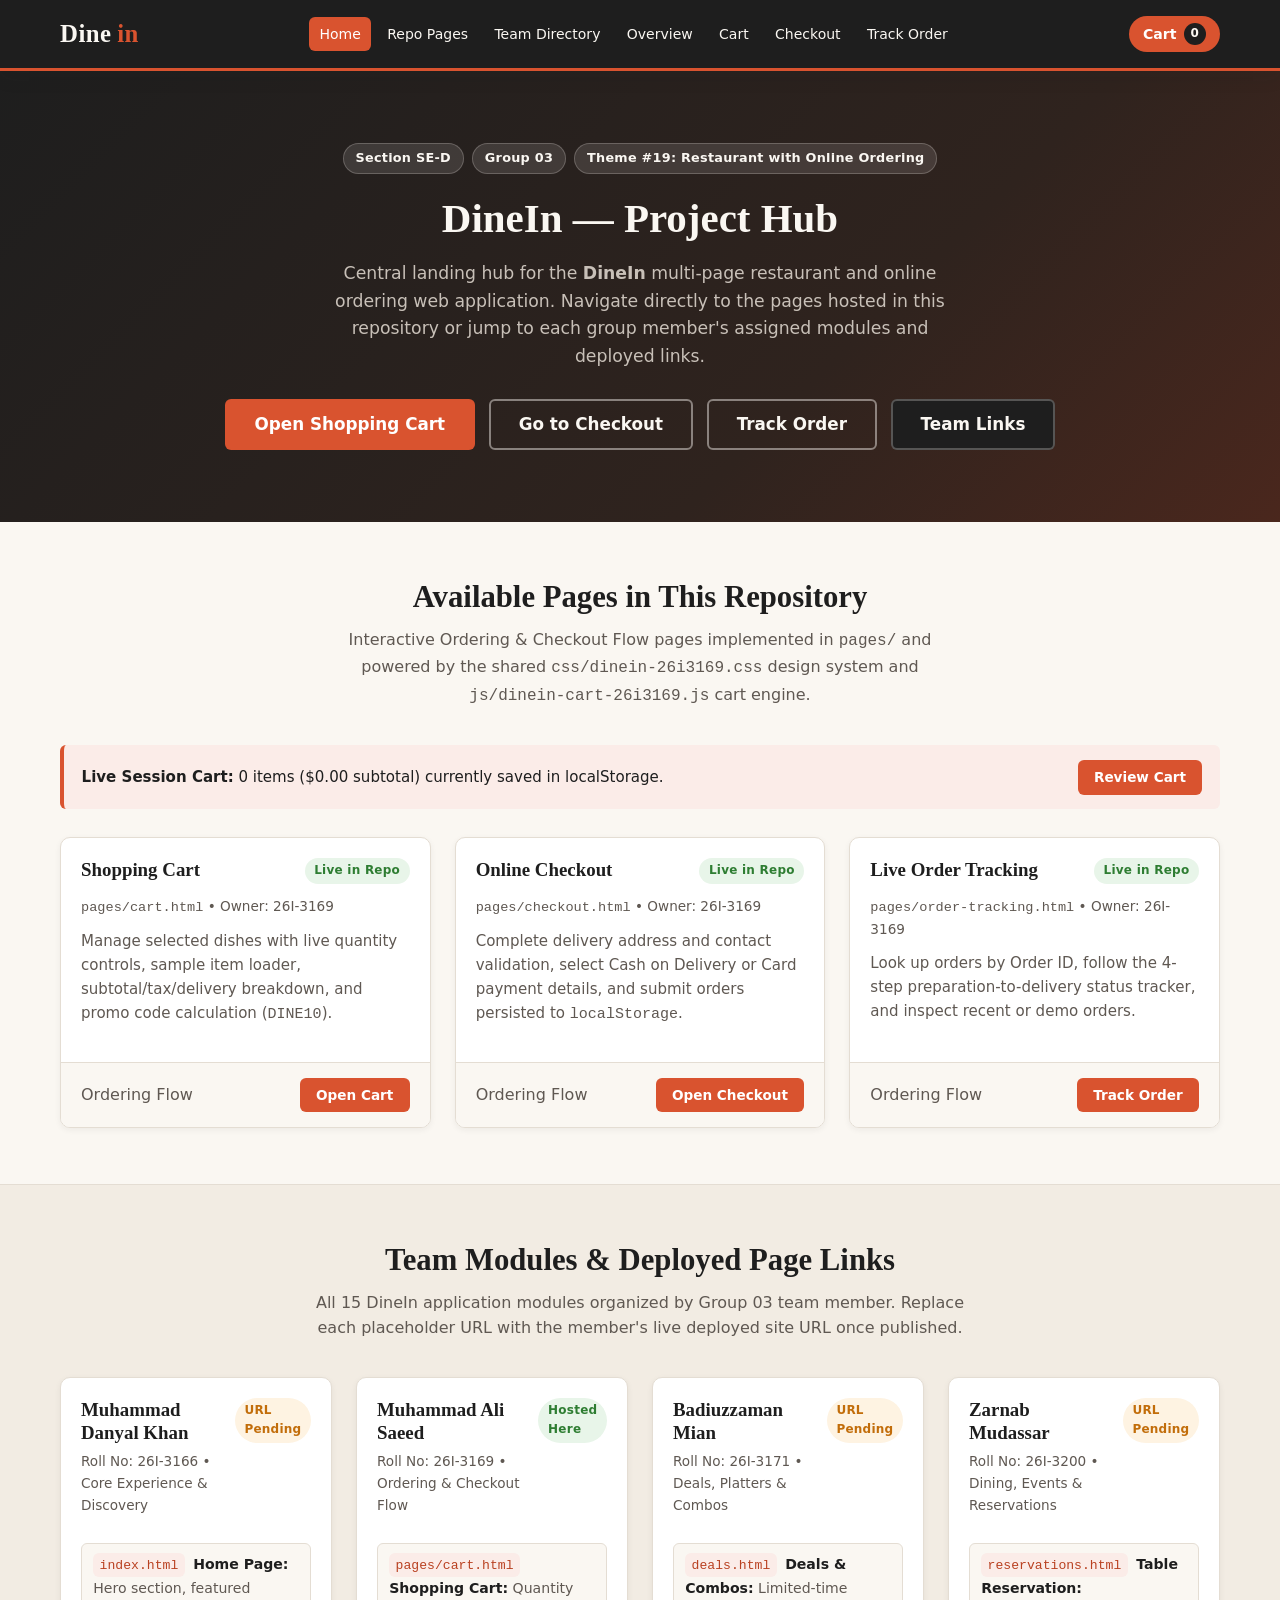
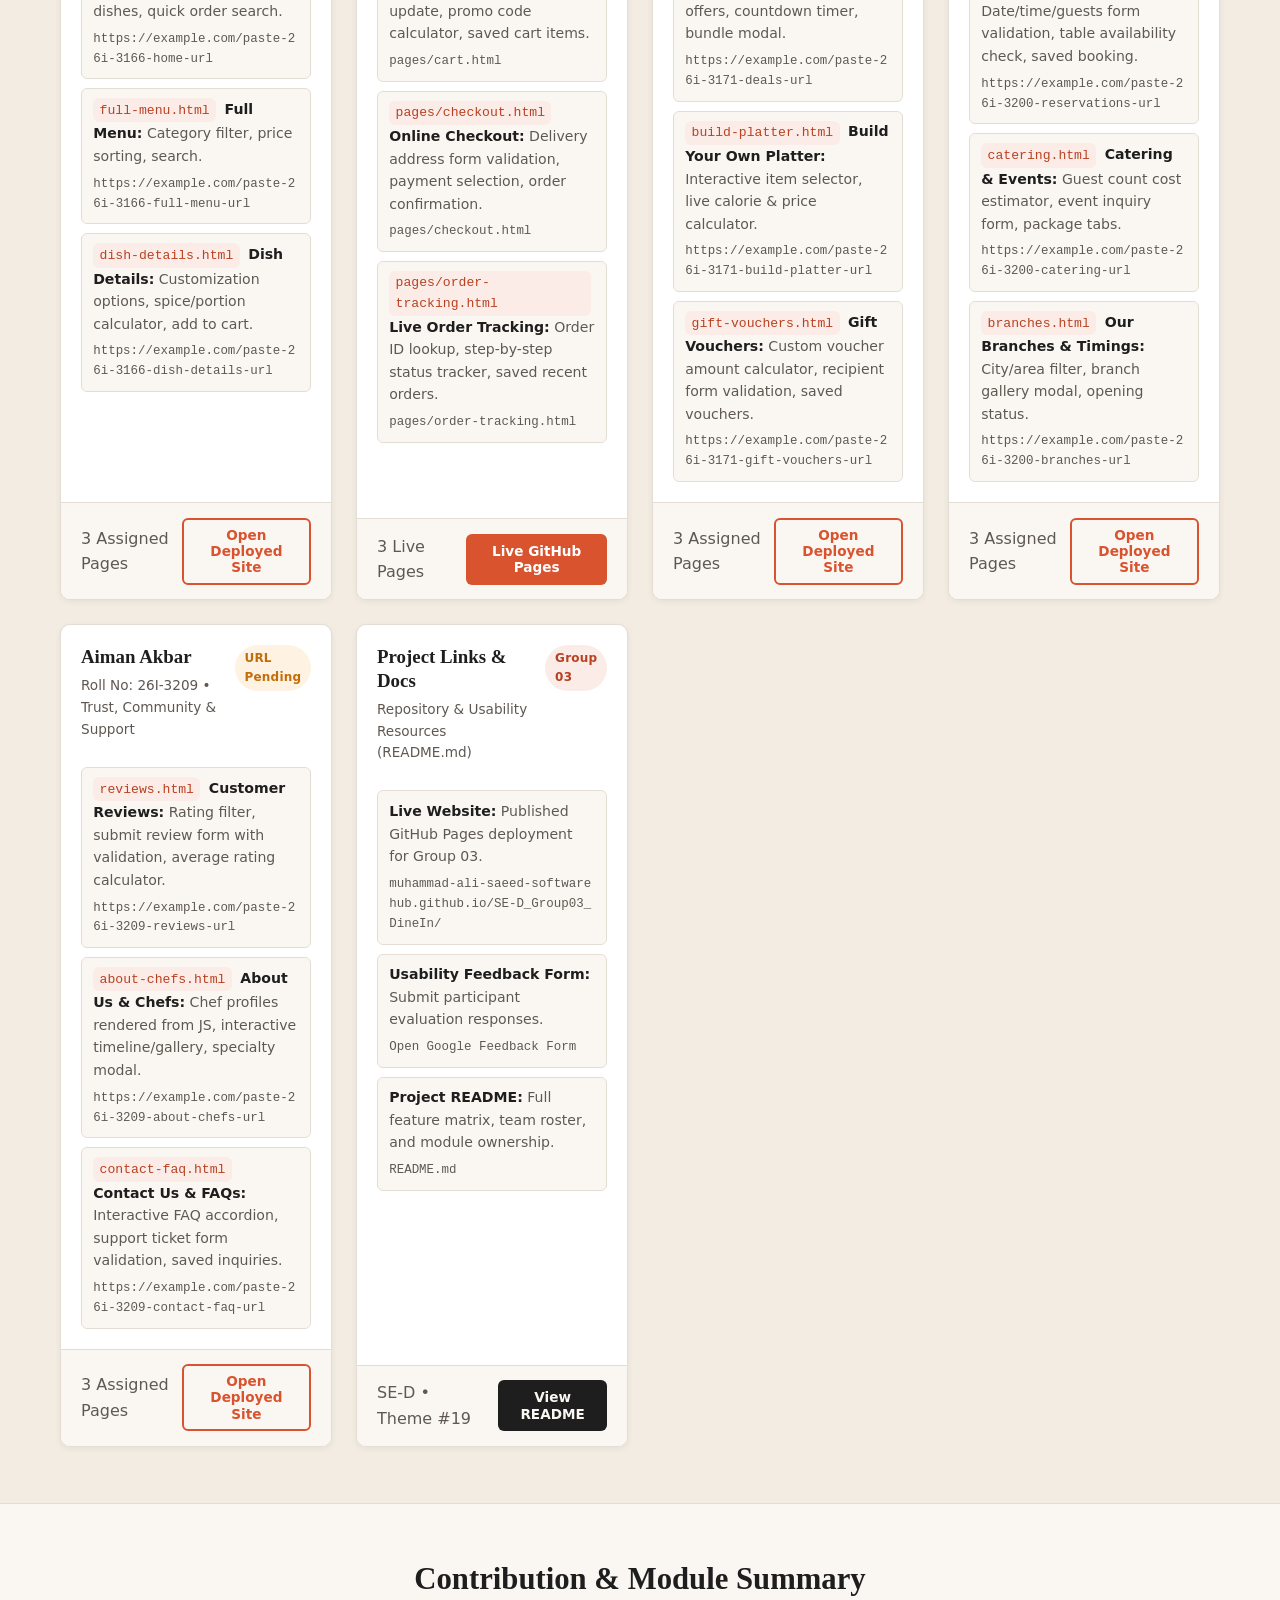
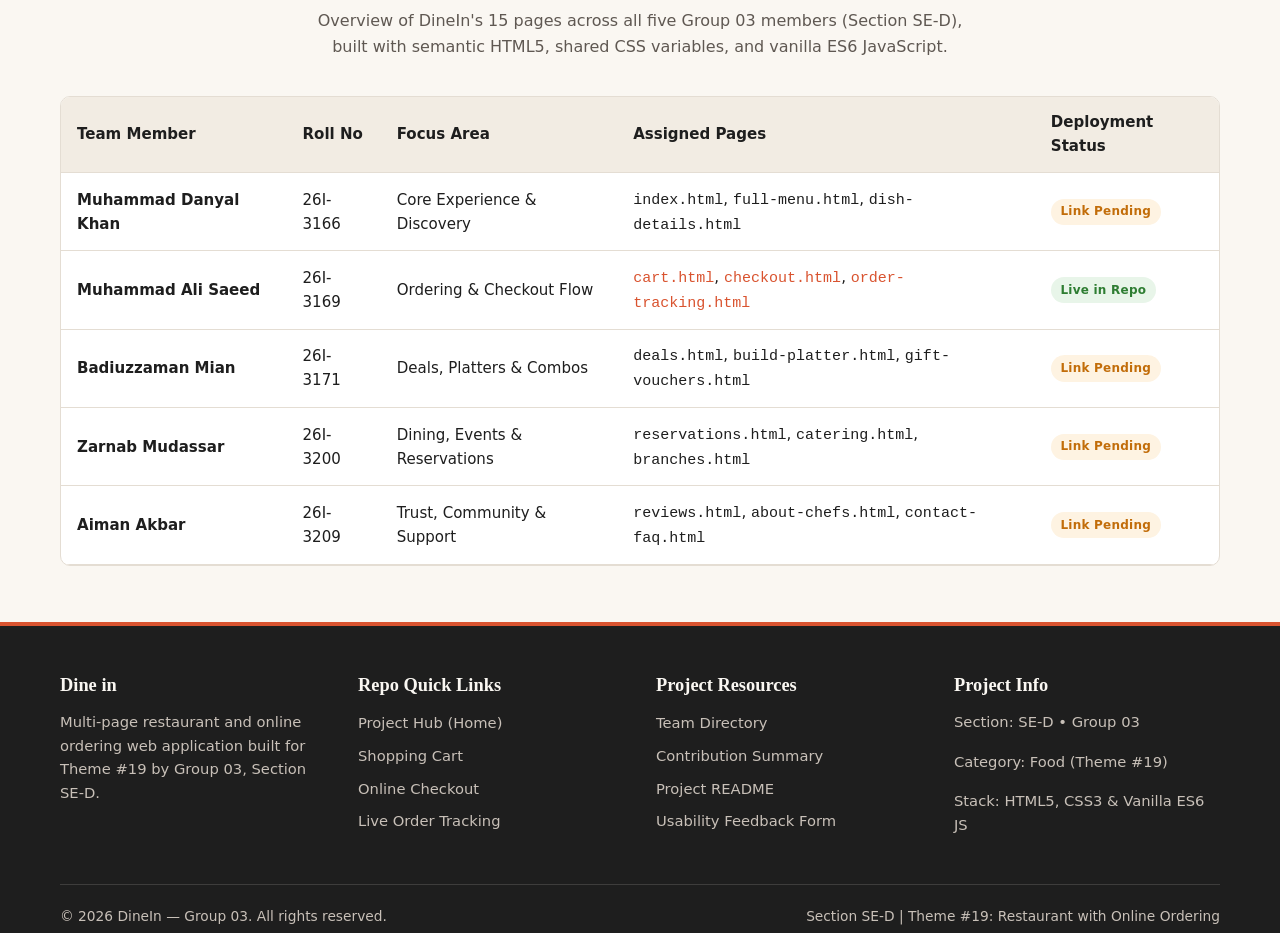
==== commit b7b93964: "Merge branch 'main' into i263200" ====
--- a/index.html
+++ b/index.html
@@ -1,68 +1,665 @@
+<!-- Section: SE-D -->
+<!-- Root Project Hub: DineIn (SE-D Group 03) -->
 <!DOCTYPE html>
 <html lang="en">
 <head>
-  <base href="./">
-  <meta charset="UTF-8" />
-  <meta http-equiv="X-UA-Compatible" content="IE=edge" />
-  <meta name="viewport" content="width=device-width, initial-scale=1.0" />
-  <title>DineIn – Home</title>
-  <link rel="stylesheet" href="css/style_i263166.css" />
+  <meta charset="UTF-8">
+  <meta name="viewport" content="width=device-width, initial-scale=1.0">
+  <title>DineIn | Project Hub — SE-D Group 03</title>
+  <link rel="stylesheet" href="css/dinein-26i3169.css">
+  <style>
+    .hero-badges {
+      display: flex;
+      justify-content: center;
+      flex-wrap: wrap;
+      gap: 0.5rem;
+      margin-bottom: 1.15rem;
+    }
+
+    .hero-badge {
+      display: inline-block;
+      padding: 0.28rem 0.75rem;
+      border-radius: var(--radius-pill);
+      background-color: rgba(250, 247, 242, 0.12);
+      border: 1px solid rgba(250, 247, 242, 0.22);
+      color: var(--color-cream);
+      font-size: 0.8rem;
+      font-weight: 600;
+      letter-spacing: 0.02em;
+    }
+
+    .hero-actions {
+      display: flex;
+      justify-content: center;
+      flex-wrap: wrap;
+      gap: 0.85rem;
+    }
+
+    .hero .btn-outline {
+      color: var(--color-cream);
+      border-color: rgba(250, 247, 242, 0.45);
+    }
+
+    .hero .btn-outline:hover:not(:disabled) {
+      background-color: var(--color-terracotta);
+      border-color: var(--color-terracotta);
+      color: #FFFFFF;
+    }
+
+    .hero .btn-secondary {
+      border-color: rgba(250, 247, 242, 0.25);
+    }
+
+    .section-alt {
+      background-color: var(--color-surface-alt);
+      border-top: 1px solid var(--color-border);
+      border-bottom: 1px solid var(--color-border);
+    }
+
+    .module-list {
+      margin: 0.5rem 0 0;
+      padding: 0;
+      display: flex;
+      flex-direction: column;
+      gap: 0.55rem;
+    }
+
+    .module-list li {
+      padding: 0.55rem 0.7rem;
+      background-color: var(--color-cream);
+      border: 1px solid var(--color-border);
+      border-radius: var(--radius-sm);
+      font-size: 0.88rem;
+      color: var(--color-text-muted);
+    }
+
+    .module-list strong {
+      color: var(--color-charcoal);
+    }
+
+    .module-file {
+      display: inline-block;
+      font-family: Consolas, 'Courier New', monospace;
+      font-size: 0.82rem;
+      color: var(--color-terracotta-dark);
+      background-color: var(--color-terracotta-soft);
+      padding: 0.1rem 0.4rem;
+      border-radius: var(--radius-sm);
+      margin-right: 0.25rem;
+    }
+
+    .placeholder-url {
+      display: block;
+      margin-top: 0.45rem;
+      font-family: Consolas, 'Courier New', monospace;
+      font-size: 0.78rem;
+      color: var(--color-text-muted);
+      word-break: break-all;
+    }
+
+    .card-header-row {
+      display: flex;
+      align-items: flex-start;
+      justify-content: space-between;
+      gap: 0.65rem;
+      margin-bottom: 0.5rem;
+    }
+
+    .cart-status-bar {
+      display: flex;
+      align-items: center;
+      justify-content: space-between;
+      flex-wrap: wrap;
+      gap: 1rem;
+      margin-bottom: 1.75rem;
+    }
+  </style>
 </head>
 <body>
-  <header>
-    <h1>DineIn</h1>
-    <nav>
-      <a href="index.html">Home</a>
-      <a href="pages/full-menu.html">Full Menu</a>
-      <a href="pages/dish-details.html?dish=s1">Dish Details</a>
-    </nav>
+  <!-- Shared Header Navbar -->
+  <header class="navbar">
+    <div class="container navbar-container">
+      <a href="hub-26i3169.html" class="navbar-brand">Dine <span>in</span></a>
+
+      <button class="navbar-toggle" type="button" aria-label="Toggle navigation" aria-expanded="false">
+        <span class="hamburger"></span>
+      </button>
+
+      <nav class="navbar-menu" aria-label="Main navigation">
+        <ul class="navbar-links">
+          <li><a href="hub-26i3169.html" class="nav-link active">Home</a></li>
+          <li><a href="#repo-pages" class="nav-link">Repo Pages</a></li>
+          <li><a href="#team-modules" class="nav-link">Team Directory</a></li>
+          <li><a href="#project-overview" class="nav-link">Overview</a></li>
+          <li><a href="pages/cart.html" class="nav-link">Cart</a></li>
+          <li><a href="pages/checkout.html" class="nav-link">Checkout</a></li>
+          <li><a href="pages/order-tracking.html" class="nav-link">Track Order</a></li>
+        </ul>
+
+        <div class="navbar-actions">
+          <a href="pages/cart.html" class="cart-link">
+            Cart <span class="cart-badge" data-cart-badge>0</span>
+          </a>
+        </div>
+      </nav>
+    </div>
   </header>
 
   <main>
-    <!-- Hero Section -->
+    <!-- Hero / Project Hub Overview -->
     <section class="hero">
-      <h2>Welcome to DineIn</h2>
-      <p>Experience the finest culinary delights in a warm, inviting atmosphere.</p>
-      <button onclick="location.href='pages/full-menu.html'">Order Now</button>
+      <div class="container">
+        <div class="hero-badges">
+          <span class="hero-badge">Section SE-D</span>
+          <span class="hero-badge">Group 03</span>
+          <span class="hero-badge">Theme #19: Restaurant with Online Ordering</span>
+        </div>
+        <h1>DineIn — Project Hub</h1>
+        <p>
+          Central landing hub for the <strong>DineIn</strong> multi-page restaurant and online
+          ordering web application. Navigate directly to the pages hosted in this repository or jump
+          to each group member's assigned modules and deployed links.
+        </p>
+        <div class="hero-actions">
+          <a href="pages/cart.html" class="btn btn-primary btn-lg">Open Shopping Cart</a>
+          <a href="pages/checkout.html" class="btn btn-outline btn-lg">Go to Checkout</a>
+          <a href="pages/order-tracking.html" class="btn btn-outline btn-lg">Track Order</a>
+          <a href="#team-modules" class="btn btn-secondary btn-lg">Team Links</a>
+        </div>
+      </div>
     </section>
 
-    <!-- Featured Dishes -->
-    <section class="featured">
-      <h2>Featured Dishes</h2>
-      <div class="featured">
-        <!-- Cards will be rendered by JS -->
+    <!-- Quick Links to Pages Already Hosted in This Repository -->
+    <section id="repo-pages" class="section">
+      <div class="container">
+        <div class="section-header">
+          <h2>Available Pages in This Repository</h2>
+          <p>
+            Interactive Ordering &amp; Checkout Flow pages implemented in <code>pages/</code> and
+            powered by the shared <code>css/dinein-26i3169.css</code> design system and <code>js/dinein-cart-26i3169.js</code> cart engine.
+          </p>
+        </div>
+
+        <div class="alert cart-status-bar" role="status" aria-live="polite">
+          <div>
+            <strong>Live Session Cart:</strong>
+            <span id="hub-cart-summary">0 items ($0.00 subtotal) currently saved in localStorage.</span>
+          </div>
+          <a href="pages/cart.html" class="btn btn-primary btn-sm">Review Cart</a>
+        </div>
+
+        <div class="grid grid-3">
+          <article class="card">
+            <div class="card-body">
+              <div class="card-header-row">
+                <h3 class="card-title">Shopping Cart</h3>
+                <span class="badge badge-success">Live in Repo</span>
+              </div>
+              <p class="card-subtitle"><code>pages/cart.html</code> &bull; Owner: 26I-3169</p>
+              <p class="card-text">
+                Manage selected dishes with live quantity controls, sample item loader, subtotal/tax/delivery
+                breakdown, and promo code calculation (<code>DINE10</code>).
+              </p>
+            </div>
+            <div class="card-footer">
+              <span class="text-muted">Ordering Flow</span>
+              <a href="pages/cart.html" class="btn btn-primary btn-sm">Open Cart</a>
+            </div>
+          </article>
+
+          <article class="card">
+            <div class="card-body">
+              <div class="card-header-row">
+                <h3 class="card-title">Online Checkout</h3>
+                <span class="badge badge-success">Live in Repo</span>
+              </div>
+              <p class="card-subtitle"><code>pages/checkout.html</code> &bull; Owner: 26I-3169</p>
+              <p class="card-text">
+                Complete delivery address and contact validation, select Cash on Delivery or Card payment
+                details, and submit orders persisted to <code>localStorage</code>.
+              </p>
+            </div>
+            <div class="card-footer">
+              <span class="text-muted">Ordering Flow</span>
+              <a href="pages/checkout.html" class="btn btn-primary btn-sm">Open Checkout</a>
+            </div>
+          </article>
+
+          <article class="card">
+            <div class="card-body">
+              <div class="card-header-row">
+                <h3 class="card-title">Live Order Tracking</h3>
+                <span class="badge badge-success">Live in Repo</span>
+              </div>
+              <p class="card-subtitle"><code>pages/order-tracking.html</code> &bull; Owner: 26I-3169</p>
+              <p class="card-text">
+                Look up orders by Order ID, follow the 4-step preparation-to-delivery status tracker, and
+                inspect recent or demo orders.
+              </p>
+            </div>
+            <div class="card-footer">
+              <span class="text-muted">Ordering Flow</span>
+              <a href="pages/order-tracking.html" class="btn btn-primary btn-sm">Track Order</a>
+            </div>
+          </article>
+        </div>
+      </div>
+    </section>
+
+    <!-- Group Members' Assigned & Deployed Pages Directory -->
+    <section id="team-modules" class="section section-alt">
+      <div class="container">
+        <div class="section-header">
+          <h2>Team Modules &amp; Deployed Page Links</h2>
+          <p>
+            All 15 DineIn application modules organized by Group 03 team member. Replace each placeholder
+            URL with the member's live deployed site URL once published.
+          </p>
+        </div>
+
+        <div class="grid grid-3">
+          <!-- Member 1: Muhammad Danyal Khan (26I-3166) -->
+          <!-- PASTE LIVE URL: Replace the placeholder href values below with Muhammad Danyal Khan (26I-3166)'s deployed base/page URLs -->
+          <article class="card">
+            <div class="card-body">
+              <div class="card-header-row">
+                <div>
+                  <h3 class="card-title">Muhammad Danyal Khan</h3>
+                  <p class="card-subtitle">Roll No: 26I-3166 &bull; Core Experience &amp; Discovery</p>
+                </div>
+                <span class="badge badge-warning">URL Pending</span>
+              </div>
+              <ul class="module-list">
+                <li>
+                  <span class="module-file">index.html</span>
+                  <strong>Home Page:</strong> Hero section, featured dishes, quick order search.
+                  <!-- PASTE LIVE URL (26I-3166 - Home): Replace href with live URL -->
+                  <a class="placeholder-url" href="https://example.com/paste-26i-3166-home-url" target="_blank" rel="noopener noreferrer">
+                    https://example.com/paste-26i-3166-home-url
+                  </a>
+                </li>
+                <li>
+                  <span class="module-file">full-menu.html</span>
+                  <strong>Full Menu:</strong> Category filter, price sorting, search.
+                  <!-- PASTE LIVE URL (26I-3166 - Full Menu): Replace href with live URL -->
+                  <a class="placeholder-url" href="https://example.com/paste-26i-3166-full-menu-url" target="_blank" rel="noopener noreferrer">
+                    https://example.com/paste-26i-3166-full-menu-url
+                  </a>
+                </li>
+                <li>
+                  <span class="module-file">dish-details.html</span>
+                  <strong>Dish Details:</strong> Customization options, spice/portion calculator, add to cart.
+                  <!-- PASTE LIVE URL (26I-3166 - Dish Details): Replace href with live URL -->
+                  <a class="placeholder-url" href="https://example.com/paste-26i-3166-dish-details-url" target="_blank" rel="noopener noreferrer">
+                    https://example.com/paste-26i-3166-dish-details-url
+                  </a>
+                </li>
+              </ul>
+            </div>
+            <div class="card-footer">
+              <span class="text-muted">3 Assigned Pages</span>
+              <!-- PASTE LIVE URL (26I-3166 - Module Hub): Replace href with Danyal's deployed site root URL -->
+              <a href="https://example.com/paste-26i-3166-live-url" target="_blank" rel="noopener noreferrer" class="btn btn-outline btn-sm">
+                Open Deployed Site
+              </a>
+            </div>
+          </article>
+
+          <!-- Member 2: Muhammad Ali Saeed (26I-3169) -->
+          <!-- LIVE PAGES IN REPO: Linked directly to pages/cart.html, pages/checkout.html, and pages/order-tracking.html -->
+          <article class="card">
+            <div class="card-body">
+              <div class="card-header-row">
+                <div>
+                  <h3 class="card-title">Muhammad Ali Saeed</h3>
+                  <p class="card-subtitle">Roll No: 26I-3169 &bull; Ordering &amp; Checkout Flow</p>
+                </div>
+                <span class="badge badge-success">Hosted Here</span>
+              </div>
+              <ul class="module-list">
+                <li>
+                  <span class="module-file">pages/cart.html</span>
+                  <strong>Shopping Cart:</strong> Quantity update, promo code calculator, saved cart items.
+                  <a class="placeholder-url" href="pages/cart.html">pages/cart.html</a>
+                </li>
+                <li>
+                  <span class="module-file">pages/checkout.html</span>
+                  <strong>Online Checkout:</strong> Delivery address form validation, payment selection, order confirmation.
+                  <a class="placeholder-url" href="pages/checkout.html">pages/checkout.html</a>
+                </li>
+                <li>
+                  <span class="module-file">pages/order-tracking.html</span>
+                  <strong>Live Order Tracking:</strong> Order ID lookup, step-by-step status tracker, saved recent orders.
+                  <a class="placeholder-url" href="pages/order-tracking.html">pages/order-tracking.html</a>
+                </li>
+              </ul>
+            </div>
+            <div class="card-footer">
+              <span class="text-muted">3 Live Pages</span>
+              <!-- OPTIONAL EXTERNAL URL (26I-3169): Currently points to live GitHub Pages deployment -->
+              <a href="https://muhammad-ali-saeed-softwarehub.github.io/SE-D_Group03_DineIn/" target="_blank" rel="noopener noreferrer" class="btn btn-primary btn-sm">
+                Live GitHub Pages
+              </a>
+            </div>
+          </article>
+
+          <!-- Member 3: Badiuzzaman Mian (26I-3171) -->
+          <!-- PASTE LIVE URL: Replace the placeholder href values below with Badiuzzaman Mian (26I-3171)'s deployed base/page URLs -->
+          <article class="card">
+            <div class="card-body">
+              <div class="card-header-row">
+                <div>
+                  <h3 class="card-title">Badiuzzaman Mian</h3>
+                  <p class="card-subtitle">Roll No: 26I-3171 &bull; Deals, Platters &amp; Combos</p>
+                </div>
+                <span class="badge badge-warning">URL Pending</span>
+              </div>
+              <ul class="module-list">
+                <li>
+                  <span class="module-file">deals.html</span>
+                  <strong>Deals &amp; Combos:</strong> Limited-time offers, countdown timer, bundle modal.
+                  <!-- PASTE LIVE URL (26I-3171 - Deals): Replace href with live URL -->
+                  <a class="placeholder-url" href="https://example.com/paste-26i-3171-deals-url" target="_blank" rel="noopener noreferrer">
+                    https://example.com/paste-26i-3171-deals-url
+                  </a>
+                </li>
+                <li>
+                  <span class="module-file">build-platter.html</span>
+                  <strong>Build Your Own Platter:</strong> Interactive item selector, live calorie &amp; price calculator.
+                  <!-- PASTE LIVE URL (26I-3171 - Build Platter): Replace href with live URL -->
+                  <a class="placeholder-url" href="https://example.com/paste-26i-3171-build-platter-url" target="_blank" rel="noopener noreferrer">
+                    https://example.com/paste-26i-3171-build-platter-url
+                  </a>
+                </li>
+                <li>
+                  <span class="module-file">gift-vouchers.html</span>
+                  <strong>Gift Vouchers:</strong> Custom voucher amount calculator, recipient form validation, saved vouchers.
+                  <!-- PASTE LIVE URL (26I-3171 - Gift Vouchers): Replace href with live URL -->
+                  <a class="placeholder-url" href="https://example.com/paste-26i-3171-gift-vouchers-url" target="_blank" rel="noopener noreferrer">
+                    https://example.com/paste-26i-3171-gift-vouchers-url
+                  </a>
+                </li>
+              </ul>
+            </div>
+            <div class="card-footer">
+              <span class="text-muted">3 Assigned Pages</span>
+              <!-- PASTE LIVE URL (26I-3171 - Module Hub): Replace href with Badiuzzaman's deployed site root URL -->
+              <a href="https://example.com/paste-26i-3171-live-url" target="_blank" rel="noopener noreferrer" class="btn btn-outline btn-sm">
+                Open Deployed Site
+              </a>
+            </div>
+          </article>
+
+          <!-- Member 4: Zarnab Mudassar (26I-3200) -->
+          <!-- PASTE LIVE URL: Replace the placeholder href values below with Zarnab Mudassar (26I-3200)'s deployed base/page URLs -->
+          <article class="card">
+            <div class="card-body">
+              <div class="card-header-row">
+                <div>
+                  <h3 class="card-title">Zarnab Mudassar</h3>
+                  <p class="card-subtitle">Roll No: 26I-3200 &bull; Dining, Events &amp; Reservations</p>
+                </div>
+                <span class="badge badge-warning">URL Pending</span>
+              </div>
+              <ul class="module-list">
+                <li>
+                  <span class="module-file">reservations.html</span>
+                  <strong>Table Reservation:</strong> Date/time/guests form validation, table availability check, saved booking.
+                  <!-- PASTE LIVE URL (26I-3200 - Reservations): Replace href with live URL -->
+                  <a class="placeholder-url" href="https://example.com/paste-26i-3200-reservations-url" target="_blank" rel="noopener noreferrer">
+                    https://example.com/paste-26i-3200-reservations-url
+                  </a>
+                </li>
+                <li>
+                  <span class="module-file">catering.html</span>
+                  <strong>Catering &amp; Events:</strong> Guest count cost estimator, event inquiry form, package tabs.
+                  <!-- PASTE LIVE URL (26I-3200 - Catering): Replace href with live URL -->
+                  <a class="placeholder-url" href="https://example.com/paste-26i-3200-catering-url" target="_blank" rel="noopener noreferrer">
+                    https://example.com/paste-26i-3200-catering-url
+                  </a>
+                </li>
+                <li>
+                  <span class="module-file">branches.html</span>
+                  <strong>Our Branches &amp; Timings:</strong> City/area filter, branch gallery modal, opening status.
+                  <!-- PASTE LIVE URL (26I-3200 - Branches): Replace href with live URL -->
+                  <a class="placeholder-url" href="https://example.com/paste-26i-3200-branches-url" target="_blank" rel="noopener noreferrer">
+                    https://example.com/paste-26i-3200-branches-url
+                  </a>
+                </li>
+              </ul>
+            </div>
+            <div class="card-footer">
+              <span class="text-muted">3 Assigned Pages</span>
+              <!-- PASTE LIVE URL (26I-3200 - Module Hub): Replace href with Zarnab's deployed site root URL -->
+              <a href="https://example.com/paste-26i-3200-live-url" target="_blank" rel="noopener noreferrer" class="btn btn-outline btn-sm">
+                Open Deployed Site
+              </a>
+            </div>
+          </article>
+
+          <!-- Member 5: Aiman Akbar (26I-3209) -->
+          <!-- PASTE LIVE URL: Replace the placeholder href values below with Aiman Akbar (26I-3209)'s deployed base/page URLs -->
+          <article class="card">
+            <div class="card-body">
+              <div class="card-header-row">
+                <div>
+                  <h3 class="card-title">Aiman Akbar</h3>
+                  <p class="card-subtitle">Roll No: 26I-3209 &bull; Trust, Community &amp; Support</p>
+                </div>
+                <span class="badge badge-warning">URL Pending</span>
+              </div>
+              <ul class="module-list">
+                <li>
+                  <span class="module-file">reviews.html</span>
+                  <strong>Customer Reviews:</strong> Rating filter, submit review form with validation, average rating calculator.
+                  <!-- PASTE LIVE URL (26I-3209 - Reviews): Replace href with live URL -->
+                  <a class="placeholder-url" href="https://example.com/paste-26i-3209-reviews-url" target="_blank" rel="noopener noreferrer">
+                    https://example.com/paste-26i-3209-reviews-url
+                  </a>
+                </li>
+                <li>
+                  <span class="module-file">about-chefs.html</span>
+                  <strong>About Us &amp; Chefs:</strong> Chef profiles rendered from JS, interactive timeline/gallery, specialty modal.
+                  <!-- PASTE LIVE URL (26I-3209 - About & Chefs): Replace href with live URL -->
+                  <a class="placeholder-url" href="https://example.com/paste-26i-3209-about-chefs-url" target="_blank" rel="noopener noreferrer">
+                    https://example.com/paste-26i-3209-about-chefs-url
+                  </a>
+                </li>
+                <li>
+                  <span class="module-file">contact-faq.html</span>
+                  <strong>Contact Us &amp; FAQs:</strong> Interactive FAQ accordion, support ticket form validation, saved inquiries.
+                  <!-- PASTE LIVE URL (26I-3209 - Contact & FAQs): Replace href with live URL -->
+                  <a class="placeholder-url" href="https://example.com/paste-26i-3209-contact-faq-url" target="_blank" rel="noopener noreferrer">
+                    https://example.com/paste-26i-3209-contact-faq-url
+                  </a>
+                </li>
+              </ul>
+            </div>
+            <div class="card-footer">
+              <span class="text-muted">3 Assigned Pages</span>
+              <!-- PASTE LIVE URL (26I-3209 - Module Hub): Replace href with Aiman's deployed site root URL -->
+              <a href="https://example.com/paste-26i-3209-live-url" target="_blank" rel="noopener noreferrer" class="btn btn-outline btn-sm">
+                Open Deployed Site
+              </a>
+            </div>
+          </article>
+
+          <!-- Project Documentation & Usability Feedback Card (from README.md) -->
+          <article class="card">
+            <div class="card-body">
+              <div class="card-header-row">
+                <div>
+                  <h3 class="card-title">Project Links &amp; Docs</h3>
+                  <p class="card-subtitle">Repository &amp; Usability Resources (README.md)</p>
+                </div>
+                <span class="badge badge-primary">Group 03</span>
+              </div>
+              <ul class="module-list">
+                <li>
+                  <strong>Live Website:</strong> Published GitHub Pages deployment for Group 03.
+                  <a class="placeholder-url" href="https://muhammad-ali-saeed-softwarehub.github.io/SE-D_Group03_DineIn/" target="_blank" rel="noopener noreferrer">
+                    muhammad-ali-saeed-softwarehub.github.io/SE-D_Group03_DineIn/
+                  </a>
+                </li>
+                <li>
+                  <strong>Usability Feedback Form:</strong> Submit participant evaluation responses.
+                  <a class="placeholder-url" href="https://docs.google.com/forms/d/e/1FAIpQLSe24w8w8YXxBack52xmOUAOzrTbk5FKXKqHJ6JFFHZ66pQhYA/viewform?usp=sharing&ouid=117568575186808131902" target="_blank" rel="noopener noreferrer">
+                    Open Google Feedback Form
+                  </a>
+                </li>
+                <li>
+                  <strong>Project README:</strong> Full feature matrix, team roster, and module ownership.
+                  <a class="placeholder-url" href="README.md">README.md</a>
+                </li>
+              </ul>
+            </div>
+            <div class="card-footer">
+              <span class="text-muted">SE-D &bull; Theme #19</span>
+              <a href="README.md" class="btn btn-secondary btn-sm">View README</a>
+            </div>
+          </article>
+        </div>
+      </div>
+    </section>
+
+    <!-- Project Overview & Contribution Summary Table (from README.md) -->
+    <section id="project-overview" class="section">
+      <div class="container">
+        <div class="section-header">
+          <h2>Contribution &amp; Module Summary</h2>
+          <p>
+            Overview of DineIn's 15 pages across all five Group 03 members (Section SE-D), built with
+            semantic HTML5, shared CSS variables, and vanilla ES6 JavaScript.
+          </p>
+        </div>
+
+        <div class="table-wrapper">
+          <table class="table">
+            <thead>
+              <tr>
+                <th>Team Member</th>
+                <th>Roll No</th>
+                <th>Focus Area</th>
+                <th>Assigned Pages</th>
+                <th>Deployment Status</th>
+              </tr>
+            </thead>
+            <tbody>
+              <tr>
+                <td><strong>Muhammad Danyal Khan</strong></td>
+                <td>26I-3166</td>
+                <td>Core Experience &amp; Discovery</td>
+                <td><code>index.html</code>, <code>full-menu.html</code>, <code>dish-details.html</code></td>
+                <td><span class="badge badge-warning">Link Pending</span></td>
+              </tr>
+              <tr>
+                <td><strong>Muhammad Ali Saeed</strong></td>
+                <td>26I-3169</td>
+                <td>Ordering &amp; Checkout Flow</td>
+                <td>
+                  <a href="pages/cart.html"><code>cart.html</code></a>,
+                  <a href="pages/checkout.html"><code>checkout.html</code></a>,
+                  <a href="pages/order-tracking.html"><code>order-tracking.html</code></a>
+                </td>
+                <td><span class="badge badge-success">Live in Repo</span></td>
+              </tr>
+              <tr>
+                <td><strong>Badiuzzaman Mian</strong></td>
+                <td>26I-3171</td>
+                <td>Deals, Platters &amp; Combos</td>
+                <td><code>deals.html</code>, <code>build-platter.html</code>, <code>gift-vouchers.html</code></td>
+                <td><span class="badge badge-warning">Link Pending</span></td>
+              </tr>
+              <tr>
+                <td><strong>Zarnab Mudassar</strong></td>
+                <td>26I-3200</td>
+                <td>Dining, Events &amp; Reservations</td>
+                <td><code>reservations.html</code>, <code>catering.html</code>, <code>branches.html</code></td>
+                <td><span class="badge badge-warning">Link Pending</span></td>
+              </tr>
+              <tr>
+                <td><strong>Aiman Akbar</strong></td>
+                <td>26I-3209</td>
+                <td>Trust, Community &amp; Support</td>
+                <td><code>reviews.html</code>, <code>about-chefs.html</code>, <code>contact-faq.html</code></td>
+                <td><span class="badge badge-warning">Link Pending</span></td>
+              </tr>
+            </tbody>
+          </table>
+        </div>
       </div>
     </section>
   </main>
 
-  <!-- Cart Modal -->
-  <div id="cart-modal" class="modal">
-    <div class="modal-content">
-      <div class="modal-header">
-        <h3>Cart Summary</h3>
-        <button onclick="closeModal('cart-modal')">&times;</button>
+  <!-- Shared Footer -->
+  <footer class="footer">
+    <div class="container">
+      <div class="footer-grid">
+        <div>
+          <h3 class="footer-title">Dine in</h3>
+          <p>
+            Multi-page restaurant and online ordering web application built for Theme #19 by Group 03,
+            Section SE-D.
+          </p>
+        </div>
+
+        <div>
+          <h4 class="footer-title">Repo Quick Links</h4>
+          <ul class="footer-links">
+            <li><a href="hub-26i3169.html">Project Hub (Home)</a></li>
+            <li><a href="pages/cart.html">Shopping Cart</a></li>
+            <li><a href="pages/checkout.html">Online Checkout</a></li>
+            <li><a href="pages/order-tracking.html">Live Order Tracking</a></li>
+          </ul>
+        </div>
+
+        <div>
+          <h4 class="footer-title">Project Resources</h4>
+          <ul class="footer-links">
+            <li><a href="#team-modules">Team Directory</a></li>
+            <li><a href="#project-overview">Contribution Summary</a></li>
+            <li><a href="README.md">Project README</a></li>
+            <li>
+              <a href="https://docs.google.com/forms/d/e/1FAIpQLSe24w8w8YXxBack52xmOUAOzrTbk5FKXKqHJ6JFFHZ66pQhYA/viewform?usp=sharing&ouid=117568575186808131902" target="_blank" rel="noopener noreferrer">
+                Usability Feedback Form
+              </a>
+            </li>
+          </ul>
+        </div>
+
+        <div>
+          <h4 class="footer-title">Project Info</h4>
+          <p>Section: SE-D &bull; Group 03</p>
+          <p>Category: Food (Theme #19)</p>
+          <p>Stack: HTML5, CSS3 &amp; Vanilla ES6 JS</p>
+        </div>
       </div>
-      <div id="cart-items"></div>
-      <p><strong>Total: </strong><span id="cart-total">$0.00</span></p>
-      <button onclick="confirmOrder()">Proceed to Checkout</button>
+
+      <div class="footer-bottom">
+        <span>&copy; 2026 DineIn — Group 03. All rights reserved.</span>
+        <span>Section SE-D | Theme #19: Restaurant with Online Ordering</span>
+      </div>
     </div>
-  </div>
-
-  <!-- Order Confirmation Modal -->
-  <div id="order-modal" class="modal">
-    <div class="modal-content">
-      <div class="modal-header">
-        <h3>Order Confirmed</h3>
-        <button onclick="closeModal('order-modal')">&times;</button>
-      </div>
-      <p>Thank you! Your order has been placed.</p>
-    </div>
-  </div>
-
-  <footer>
-    <p>&copy; 2026 DineIn Restaurant. All rights reserved.</p>
   </footer>
 
-  <script src="js/main.js"></script>
+  <script src="js/dinein-cart-26i3169.js"></script>
+  <script>
+    (function () {
+      'use strict';
+
+      function syncHubCartSummary() {
+        const summaryEl = document.getElementById('hub-cart-summary');
+        if (!summaryEl || !window.DineInCart) return;
+
+        const totals = window.DineInCart.calculateTotals();
+        const itemLabel = totals.itemCount === 1 ? 'item' : 'items';
+        const formattedSubtotal = window.DineInCart.formatCurrency(totals.subtotal);
+        summaryEl.textContent = `${totals.itemCount} ${itemLabel} (${formattedSubtotal} subtotal) currently saved in localStorage.`;
+      }
+
+      document.addEventListener('DOMContentLoaded', syncHubCartSummary);
+      window.addEventListener('storage', syncHubCartSummary);
+    })();
+  </script>
 </body>
 </html>
--- a/css/dinein-26i3169.css
+++ b/css/dinein-26i3169.css
@@ -0,0 +1,1037 @@
+/*
+Name: Muhammad Ali Saeed 
+Roll no: i263169
+Section: SE-D
+*/
+/* 
+   ==========================================================================
+   Dine in — Shared Design System & Stylesheet
+   Group 03 | Section SE-D
+   Vanilla CSS3 | Warm Restaurant Theme
+   ========================================================================== 
+*/
+
+/* 1. Design Tokens
+   -------------------------------------------------------------------------- */
+:root {
+  /* Brand Palette */
+  --color-charcoal: #1E1E1E;
+  --color-charcoal-light: #2C2C2C;
+  --color-terracotta: #D9532F;
+  --color-terracotta-dark: #B94121;
+  --color-terracotta-soft: #FBECE8;
+  --color-cream: #FAF7F2;
+
+  /* Surfaces & Neutrals */
+  --color-surface: #FFFFFF;
+  --color-surface-alt: #F2ECE3;
+  --color-border: #E4DDD3;
+  --color-text: #1E1E1E;
+  --color-text-muted: #5F5852;
+  --color-text-on-dark: #FAF7F2;
+  --color-text-muted-dark: #C8C0B8;
+
+  /* Status Colors */
+  --color-success: #2E7D32;
+  --color-success-soft: #E8F5E9;
+  --color-warning: #C26D0A;
+  --color-warning-soft: #FEF3E2;
+  --color-danger: #C62828;
+  --color-danger-soft: #FDECEA;
+
+  /* Typography */
+  --font-sans: 'Segoe UI', system-ui, -apple-system, BlinkMacSystemFont, Roboto, sans-serif;
+  --font-heading: Georgia, 'Times New Roman', serif;
+
+  /* Layout & Spacing */
+  --container-max: 1200px;
+  --radius-sm: 6px;
+  --radius-md: 10px;
+  --radius-lg: 16px;
+  --radius-pill: 999px;
+
+  /* Shadows & Transitions */
+  --shadow-sm: 0 2px 6px rgba(30, 30, 30, 0.06);
+  --shadow-md: 0 6px 18px rgba(30, 30, 30, 0.09);
+  --shadow-lg: 0 12px 28px rgba(30, 30, 30, 0.14);
+  --transition: 0.2s ease;
+}
+
+/* 2. Base Reset & Typography
+   -------------------------------------------------------------------------- */
+*,
+*::before,
+*::after {
+  box-sizing: border-box;
+  margin: 0;
+  padding: 0;
+}
+
+html {
+  scroll-behavior: smooth;
+  font-size: 16px;
+}
+
+body {
+  font-family: var(--font-sans);
+  background-color: var(--color-cream);
+  color: var(--color-text);
+  line-height: 1.6;
+  min-height: 100vh;
+  display: flex;
+  flex-direction: column;
+  -webkit-font-smoothing: antialiased;
+}
+
+main {
+  flex: 1;
+}
+
+img {
+  max-width: 100%;
+  display: block;
+}
+
+a {
+  color: var(--color-terracotta);
+  text-decoration: none;
+  transition: color var(--transition);
+}
+
+a:hover {
+  color: var(--color-terracotta-dark);
+}
+
+h1, h2, h3, h4, h5, h6 {
+  font-family: var(--font-heading);
+  color: var(--color-charcoal);
+  line-height: 1.25;
+  margin-bottom: 0.65rem;
+}
+
+h1 { font-size: clamp(1.85rem, 3.2vw, 2.75rem); }
+h2 { font-size: clamp(1.45rem, 2.4vw, 2rem); }
+h3 { font-size: 1.25rem; }
+h4 { font-size: 1.05rem; }
+
+p {
+  margin-bottom: 1rem;
+  color: var(--color-text-muted);
+}
+
+ul, ol {
+  list-style: none;
+}
+
+:focus-visible {
+  outline: 2px solid var(--color-terracotta);
+  outline-offset: 2px;
+}
+
+[hidden] {
+  display: none !important;
+}
+
+/* 3. Layout & Utility Classes
+   -------------------------------------------------------------------------- */
+.container {
+  width: 100%;
+  max-width: var(--container-max);
+  margin: 0 auto;
+  padding: 0 1.25rem;
+}
+
+.section {
+  padding: 3.5rem 0;
+}
+
+.section-sm {
+  padding: 2rem 0;
+}
+
+.section-header {
+  text-align: center;
+  max-width: 650px;
+  margin: 0 auto 2.25rem;
+}
+
+.section-header p {
+  margin-bottom: 0;
+}
+
+.grid {
+  display: grid;
+  gap: 1.5rem;
+}
+
+.grid-2 {
+  grid-template-columns: repeat(auto-fit, minmax(280px, 1fr));
+}
+
+.grid-3 {
+  grid-template-columns: repeat(auto-fit, minmax(260px, 1fr));
+}
+
+.grid-4 {
+  grid-template-columns: repeat(auto-fit, minmax(220px, 1fr));
+}
+
+.flex {
+  display: flex;
+  gap: 1rem;
+}
+
+.flex-between {
+  display: flex;
+  align-items: center;
+  justify-content: space-between;
+  gap: 1rem;
+  flex-wrap: wrap;
+}
+
+.text-center { text-align: center; }
+.text-muted { color: var(--color-text-muted); }
+.text-accent { color: var(--color-terracotta); }
+
+.mt-1 { margin-top: 0.5rem; }
+.mt-2 { margin-top: 1rem; }
+.mt-3 { margin-top: 1.5rem; }
+.mb-0 { margin-bottom: 0; }
+.mb-1 { margin-bottom: 0.5rem; }
+.mb-2 { margin-bottom: 1rem; }
+.mb-3 { margin-bottom: 1.5rem; }
+
+/*
+4. Responsive Navbar (Supports all 15 pages inside pages/)
+   --------------------------------------------------------------------------
+   Recommended HTML structure:
+   <header class="navbar">
+     <div class="container navbar-container">
+       <a href="../hub-26i3169.html" class="navbar-brand">Dine <span>in</span></a>
+       <button class="navbar-toggle" aria-label="Toggle navigation" aria-expanded="false">
+         <span class="hamburger"></span>
+       </button>
+       <nav class="navbar-menu" aria-label="Main navigation">
+         <ul class="navbar-links">
+           <li><a href="pages/..." class="nav-link">Page</a></li>
+           <!-- All 15 page links or .nav-dropdown groups -->
+         </ul>
+         <div class="navbar-actions">
+           <a href="pages/cart.html" class="cart-link">
+             Cart <span class="cart-badge" data-cart-badge>0</span>
+           </a>
+         </div>
+       </nav>
+     </div>
+   </header>
+   -------------------------------------------------------------------------- 
+*/
+.navbar {
+  background-color: var(--color-charcoal);
+  color: var(--color-text-on-dark);
+  border-bottom: 3px solid var(--color-terracotta);
+  position: sticky;
+  top: 0;
+  z-index: 1000;
+  box-shadow: var(--shadow-md);
+}
+
+.navbar-container {
+  display: flex;
+  align-items: center;
+  justify-content: space-between;
+  gap: 1rem;
+  min-height: 68px;
+  padding-top: 0.55rem;
+  padding-bottom: 0.55rem;
+  flex-wrap: wrap;
+}
+
+.navbar-brand {
+  font-family: var(--font-heading);
+  font-size: 1.55rem;
+  font-weight: 700;
+  color: var(--color-cream);
+  letter-spacing: 0.02em;
+  display: inline-flex;
+  align-items: center;
+  gap: 0.35rem;
+  white-space: nowrap;
+}
+
+.navbar-brand span {
+  color: var(--color-terracotta);
+}
+
+.navbar-brand:hover {
+  color: var(--color-cream);
+}
+
+/* Mobile Toggle Button */
+.navbar-toggle {
+  display: none;
+  background: transparent;
+  border: 1px solid rgba(250, 247, 242, 0.28);
+  border-radius: var(--radius-sm);
+  color: var(--color-cream);
+  padding: 0.45rem 0.6rem;
+  cursor: pointer;
+  align-items: center;
+  justify-content: center;
+  transition: background-color var(--transition), border-color var(--transition);
+}
+
+.navbar-toggle:hover {
+  background-color: var(--color-charcoal-light);
+  border-color: var(--color-terracotta);
+}
+
+.hamburger,
+.hamburger::before,
+.hamburger::after {
+  display: block;
+  width: 22px;
+  height: 2px;
+  background-color: var(--color-cream);
+  border-radius: 2px;
+  transition: transform var(--transition), opacity var(--transition);
+}
+
+.hamburger {
+  position: relative;
+  margin: 7px 0;
+}
+
+.hamburger::before,
+.hamburger::after {
+  content: "";
+  position: absolute;
+  left: 0;
+}
+
+.hamburger::before { top: -7px; }
+.hamburger::after { top: 7px; }
+
+.navbar-toggle.is-active .hamburger {
+  background-color: transparent;
+}
+
+.navbar-toggle.is-active .hamburger::before {
+  transform: translateY(7px) rotate(45deg);
+}
+
+.navbar-toggle.is-active .hamburger::after {
+  transform: translateY(-7px) rotate(-45deg);
+}
+
+/* Navbar Menu & Links */
+.navbar-menu {
+  display: flex;
+  align-items: center;
+  justify-content: space-between;
+  gap: 1rem;
+  flex: 1;
+}
+
+.navbar-links {
+  display: flex;
+  align-items: center;
+  flex-wrap: wrap;
+  gap: 0.25rem 0.35rem;
+  margin: 0 auto;
+  justify-content: center;
+}
+
+.nav-link {
+  display: inline-block;
+  color: var(--color-cream);
+  font-size: 0.875rem;
+  font-weight: 500;
+  padding: 0.38rem 0.65rem;
+  border-radius: var(--radius-sm);
+  white-space: nowrap;
+  transition: background-color var(--transition), color var(--transition);
+}
+
+.nav-link:hover {
+  color: var(--color-cream);
+  background-color: var(--color-charcoal-light);
+}
+
+.nav-link.active {
+  background-color: var(--color-terracotta);
+  color: #FFFFFF;
+}
+
+/* Optional Dropdown Support (for grouping 15 pages if desired) */
+.nav-dropdown {
+  position: relative;
+}
+
+.nav-dropdown-toggle {
+  background: transparent;
+  border: none;
+  font-family: inherit;
+  cursor: pointer;
+  display: inline-flex;
+  align-items: center;
+  gap: 0.3rem;
+}
+
+.nav-dropdown-menu {
+  display: none;
+  position: absolute;
+  top: 100%;
+  left: 0;
+  min-width: 195px;
+  background-color: var(--color-charcoal-light);
+  border: 1px solid rgba(250, 247, 242, 0.12);
+  border-radius: var(--radius-md);
+  box-shadow: var(--shadow-lg);
+  padding: 0.45rem;
+  z-index: 1050;
+}
+
+.nav-dropdown:hover .nav-dropdown-menu,
+.nav-dropdown.is-open .nav-dropdown-menu {
+  display: block;
+}
+
+.nav-dropdown-menu .nav-link {
+  display: block;
+  width: 100%;
+  padding: 0.5rem 0.75rem;
+}
+
+/* Cart Action Pill in Navbar */
+.navbar-actions {
+  display: flex;
+  align-items: center;
+  gap: 0.65rem;
+  flex-shrink: 0;
+}
+
+.cart-link {
+  display: inline-flex;
+  align-items: center;
+  gap: 0.45rem;
+  background-color: var(--color-terracotta);
+  color: #FFFFFF;
+  font-size: 0.88rem;
+  font-weight: 600;
+  padding: 0.45rem 0.9rem;
+  border-radius: var(--radius-pill);
+  white-space: nowrap;
+  transition: background-color var(--transition), transform var(--transition);
+}
+
+.cart-link:hover {
+  background-color: var(--color-terracotta-dark);
+  color: #FFFFFF;
+  transform: translateY(-1px);
+}
+
+.cart-badge {
+  display: inline-flex;
+  align-items: center;
+  justify-content: center;
+  min-width: 22px;
+  height: 22px;
+  padding: 0 6px;
+  border-radius: var(--radius-pill);
+  background-color: var(--color-charcoal);
+  color: var(--color-cream);
+  font-size: 0.75rem;
+  font-weight: 700;
+}
+
+/* 5. Hero Banner
+   -------------------------------------------------------------------------- */
+.hero {
+  background: linear-gradient(135deg, var(--color-charcoal) 0%, #2F231E 65%, #4A271D 100%);
+  color: var(--color-cream);
+  padding: 4.5rem 0;
+  text-align: center;
+}
+
+.hero h1 {
+  color: var(--color-cream);
+  margin-bottom: 1rem;
+}
+
+.hero p {
+  color: var(--color-text-muted-dark);
+  max-width: 620px;
+  margin: 0 auto 1.75rem;
+  font-size: 1.08rem;
+}
+
+/* 6. Buttons
+   -------------------------------------------------------------------------- */
+.btn {
+  display: inline-flex;
+  align-items: center;
+  justify-content: center;
+  gap: 0.45rem;
+  font-family: var(--font-sans);
+  font-size: 0.95rem;
+  font-weight: 600;
+  line-height: 1.2;
+  padding: 0.7rem 1.35rem;
+  border-radius: var(--radius-sm);
+  border: 2px solid transparent;
+  cursor: pointer;
+  text-align: center;
+  transition: background-color var(--transition), color var(--transition),
+              border-color var(--transition), transform var(--transition);
+}
+
+.btn:hover:not(:disabled) {
+  transform: translateY(-1px);
+}
+
+.btn:active:not(:disabled) {
+  transform: translateY(0);
+}
+
+.btn:disabled {
+  opacity: 0.55;
+  cursor: not-allowed;
+}
+
+.btn-primary {
+  background-color: var(--color-terracotta);
+  color: #FFFFFF;
+}
+
+.btn-primary:hover:not(:disabled) {
+  background-color: var(--color-terracotta-dark);
+  color: #FFFFFF;
+}
+
+.btn-secondary {
+  background-color: var(--color-charcoal);
+  color: var(--color-cream);
+}
+
+.btn-secondary:hover:not(:disabled) {
+  background-color: var(--color-charcoal-light);
+  color: var(--color-cream);
+}
+
+.btn-outline {
+  background-color: transparent;
+  border-color: var(--color-terracotta);
+  color: var(--color-terracotta);
+}
+
+.btn-outline:hover:not(:disabled) {
+  background-color: var(--color-terracotta);
+  color: #FFFFFF;
+}
+
+.btn-ghost {
+  background-color: transparent;
+  color: var(--color-charcoal);
+}
+
+.btn-ghost:hover:not(:disabled) {
+  background-color: var(--color-surface-alt);
+}
+
+.btn-danger {
+  background-color: var(--color-danger);
+  color: #FFFFFF;
+}
+
+.btn-danger:hover:not(:disabled) {
+  background-color: #A51D1D;
+  color: #FFFFFF;
+}
+
+.btn-sm {
+  font-size: 0.85rem;
+  padding: 0.45rem 0.9rem;
+}
+
+.btn-lg {
+  font-size: 1.05rem;
+  padding: 0.85rem 1.75rem;
+}
+
+.btn-block {
+  width: 100%;
+}
+
+/* 7. Cards & Badges
+   -------------------------------------------------------------------------- */
+.card {
+  background-color: var(--color-surface);
+  border: 1px solid var(--color-border);
+  border-radius: var(--radius-md);
+  box-shadow: var(--shadow-sm);
+  overflow: hidden;
+  display: flex;
+  flex-direction: column;
+  transition: transform var(--transition), box-shadow var(--transition);
+}
+
+.card:hover {
+  transform: translateY(-3px);
+  box-shadow: var(--shadow-md);
+}
+
+.card-img {
+  width: 100%;
+  height: 200px;
+  object-fit: cover;
+  background-color: var(--color-surface-alt);
+}
+
+.card-body {
+  padding: 1.25rem;
+  flex: 1;
+  display: flex;
+  flex-direction: column;
+}
+
+.card-title {
+  font-family: var(--font-heading);
+  font-size: 1.18rem;
+  color: var(--color-charcoal);
+  margin-bottom: 0.4rem;
+}
+
+.card-subtitle {
+  font-size: 0.85rem;
+  color: var(--color-text-muted);
+  margin-bottom: 0.65rem;
+}
+
+.card-text {
+  font-size: 0.94rem;
+  color: var(--color-text-muted);
+  margin-bottom: 1rem;
+  flex: 1;
+}
+
+.card-price {
+  font-size: 1.15rem;
+  font-weight: 700;
+  color: var(--color-terracotta);
+}
+
+.card-footer {
+  padding: 0.9rem 1.25rem;
+  background-color: var(--color-cream);
+  border-top: 1px solid var(--color-border);
+  display: flex;
+  align-items: center;
+  justify-content: space-between;
+  gap: 0.75rem;
+}
+
+.badge {
+  display: inline-block;
+  padding: 0.22rem 0.6rem;
+  font-size: 0.75rem;
+  font-weight: 600;
+  border-radius: var(--radius-pill);
+  letter-spacing: 0.02em;
+}
+
+.badge-primary {
+  background-color: var(--color-terracotta-soft);
+  color: var(--color-terracotta-dark);
+}
+
+.badge-charcoal {
+  background-color: var(--color-charcoal);
+  color: var(--color-cream);
+}
+
+.badge-success {
+  background-color: var(--color-success-soft);
+  color: var(--color-success);
+}
+
+.badge-warning {
+  background-color: var(--color-warning-soft);
+  color: var(--color-warning);
+}
+
+/* 8. Forms
+   -------------------------------------------------------------------------- */
+.form-card {
+  background-color: var(--color-surface);
+  border: 1px solid var(--color-border);
+  border-radius: var(--radius-md);
+  padding: 1.75rem;
+  box-shadow: var(--shadow-sm);
+}
+
+.form-group {
+  margin-bottom: 1.2rem;
+}
+
+.form-row {
+  display: grid;
+  grid-template-columns: repeat(auto-fit, minmax(210px, 1fr));
+  gap: 1rem;
+}
+
+.form-label {
+  display: block;
+  font-size: 0.92rem;
+  font-weight: 600;
+  color: var(--color-charcoal);
+  margin-bottom: 0.4rem;
+}
+
+.form-label .required {
+  color: var(--color-terracotta);
+}
+
+.form-control,
+.form-select,
+.form-textarea {
+  width: 100%;
+  font-family: var(--font-sans);
+  font-size: 0.96rem;
+  color: var(--color-text);
+  background-color: var(--color-surface);
+  border: 1.5px solid var(--color-border);
+  border-radius: var(--radius-sm);
+  padding: 0.65rem 0.85rem;
+  transition: border-color var(--transition), box-shadow var(--transition);
+}
+
+.form-control:focus,
+.form-select:focus,
+.form-textarea:focus {
+  outline: none;
+  border-color: var(--color-terracotta);
+  box-shadow: 0 0 0 3px rgba(217, 83, 47, 0.16);
+}
+
+.form-control::placeholder,
+.form-textarea::placeholder {
+  color: #9A9188;
+}
+
+.form-textarea {
+  min-height: 110px;
+  resize: vertical;
+}
+
+.form-check {
+  display: flex;
+  align-items: center;
+  gap: 0.55rem;
+  font-size: 0.94rem;
+  cursor: pointer;
+}
+
+.form-check input[type="checkbox"],
+.form-check input[type="radio"] {
+  accent-color: var(--color-terracotta);
+  width: 17px;
+  height: 17px;
+  cursor: pointer;
+}
+
+.form-hint {
+  display: block;
+  font-size: 0.82rem;
+  color: var(--color-text-muted);
+  margin-top: 0.3rem;
+}
+
+.form-error {
+  display: block;
+  font-size: 0.82rem;
+  color: var(--color-danger);
+  margin-top: 0.3rem;
+}
+
+.is-invalid {
+  border-color: var(--color-danger);
+}
+
+/* 9. Cart, Summary Box, Tables & Alerts
+   -------------------------------------------------------------------------- */
+.cart-item {
+  display: flex;
+  align-items: center;
+  justify-content: space-between;
+  gap: 1rem;
+  padding: 1rem;
+  background-color: var(--color-surface);
+  border: 1px solid var(--color-border);
+  border-radius: var(--radius-md);
+  margin-bottom: 0.85rem;
+  flex-wrap: wrap;
+}
+
+.qty-control {
+  display: inline-flex;
+  align-items: center;
+  border: 1px solid var(--color-border);
+  border-radius: var(--radius-sm);
+  overflow: hidden;
+  background-color: var(--color-cream);
+}
+
+.qty-control button {
+  background: transparent;
+  border: none;
+  width: 32px;
+  height: 32px;
+  font-size: 1rem;
+  font-weight: 700;
+  color: var(--color-charcoal);
+  cursor: pointer;
+  transition: background-color var(--transition);
+}
+
+.qty-control button:hover {
+  background-color: var(--color-surface-alt);
+}
+
+.qty-control span {
+  min-width: 32px;
+  text-align: center;
+  font-weight: 600;
+  font-size: 0.92rem;
+}
+
+.summary-box {
+  background-color: var(--color-surface);
+  border: 1px solid var(--color-border);
+  border-radius: var(--radius-md);
+  padding: 1.5rem;
+  box-shadow: var(--shadow-sm);
+}
+
+.summary-row {
+  display: flex;
+  justify-content: space-between;
+  align-items: center;
+  padding: 0.5rem 0;
+  font-size: 0.96rem;
+  color: var(--color-text-muted);
+}
+
+.summary-total {
+  border-top: 2px solid var(--color-border);
+  margin-top: 0.6rem;
+  padding-top: 0.85rem;
+  font-size: 1.15rem;
+  font-weight: 700;
+  color: var(--color-charcoal);
+}
+
+.table-wrapper {
+  overflow-x: auto;
+  background-color: var(--color-surface);
+  border: 1px solid var(--color-border);
+  border-radius: var(--radius-md);
+}
+
+.table {
+  width: 100%;
+  border-collapse: collapse;
+  text-align: left;
+  font-size: 0.94rem;
+}
+
+.table th,
+.table td {
+  padding: 0.85rem 1rem;
+  border-bottom: 1px solid var(--color-border);
+}
+
+.table th {
+  background-color: var(--color-surface-alt);
+  color: var(--color-charcoal);
+  font-weight: 600;
+}
+
+.alert {
+  padding: 0.9rem 1.1rem;
+  border-radius: var(--radius-sm);
+  border-left: 4px solid var(--color-terracotta);
+  background-color: var(--color-terracotta-soft);
+  color: var(--color-charcoal);
+  margin-bottom: 1rem;
+  font-size: 0.94rem;
+}
+
+.alert-success {
+  border-left-color: var(--color-success);
+  background-color: var(--color-success-soft);
+}
+
+.alert-error {
+  border-left-color: var(--color-danger);
+  background-color: var(--color-danger-soft);
+}
+
+/* Toast Notifications (triggered by js/dinein-cart-26i3169.js) */
+.toast-container {
+  position: fixed;
+  bottom: 1.25rem;
+  right: 1.25rem;
+  z-index: 2000;
+  display: flex;
+  flex-direction: column;
+  gap: 0.6rem;
+  pointer-events: none;
+}
+
+.toast {
+  background-color: var(--color-charcoal);
+  color: var(--color-cream);
+  border-left: 4px solid var(--color-terracotta);
+  padding: 0.8rem 1.15rem;
+  border-radius: var(--radius-sm);
+  box-shadow: var(--shadow-lg);
+  font-size: 0.92rem;
+  pointer-events: auto;
+  animation: toast-in 0.25s ease forwards;
+}
+
+@keyframes toast-in {
+  from {
+    opacity: 0;
+    transform: translateY(10px);
+  }
+  to {
+    opacity: 1;
+    transform: translateY(0);
+  }
+}
+
+/* 10. Footer
+   -------------------------------------------------------------------------- */
+.footer {
+  background-color: var(--color-charcoal);
+  color: var(--color-text-on-dark);
+  border-top: 4px solid var(--color-terracotta);
+  padding: 3rem 0 1.5rem;
+  margin-top: auto;
+}
+
+.footer-grid {
+  display: grid;
+  grid-template-columns: repeat(auto-fit, minmax(200px, 1fr));
+  gap: 2rem;
+  margin-bottom: 2rem;
+}
+
+.footer-title {
+  font-family: var(--font-heading);
+  font-size: 1.15rem;
+  color: var(--color-cream);
+  margin-bottom: 0.85rem;
+}
+
+.footer p {
+  color: var(--color-text-muted-dark);
+  font-size: 0.92rem;
+}
+
+.footer-links li {
+  margin-bottom: 0.45rem;
+}
+
+.footer-links a {
+  color: var(--color-text-muted-dark);
+  font-size: 0.92rem;
+}
+
+.footer-links a:hover {
+  color: var(--color-terracotta);
+}
+
+.footer-bottom {
+  border-top: 1px solid rgba(250, 247, 242, 0.14);
+  padding-top: 1.25rem;
+  display: flex;
+  justify-content: space-between;
+  align-items: center;
+  flex-wrap: wrap;
+  gap: 0.75rem;
+  font-size: 0.86rem;
+  color: var(--color-text-muted-dark);
+}
+
+/* 11. Responsive Breakpoints
+   -------------------------------------------------------------------------- */
+@media (max-width: 1024px) {
+  .navbar-toggle {
+    display: inline-flex;
+  }
+
+  .navbar-menu {
+    display: none;
+    flex-direction: column;
+    align-items: stretch;
+    width: 100%;
+    padding: 0.85rem 0 0.5rem;
+    border-top: 1px solid rgba(250, 247, 242, 0.14);
+    max-height: 75vh;
+    overflow-y: auto;
+  }
+
+  .navbar-menu.is-open {
+    display: flex;
+  }
+
+  .navbar-links {
+    flex-direction: column;
+    align-items: stretch;
+    width: 100%;
+    gap: 0.25rem;
+  }
+
+  .nav-link {
+    width: 100%;
+    padding: 0.55rem 0.75rem;
+  }
+
+  .nav-dropdown-menu {
+    position: static;
+    box-shadow: none;
+    border: none;
+    background-color: rgba(255, 255, 255, 0.04);
+    margin-top: 0.25rem;
+    padding-left: 0.75rem;
+  }
+
+  .navbar-actions {
+    padding-top: 0.65rem;
+    border-top: 1px solid rgba(250, 247, 242, 0.12);
+    justify-content: flex-start;
+  }
+}
+
+@media (max-width: 600px) {
+  .section {
+    padding: 2.25rem 0;
+  }
+
+  .hero {
+    padding: 3rem 0;
+  }
+
+  .form-card,
+  .summary-box {
+    padding: 1.25rem;
+  }
+
+  .footer-bottom {
+    flex-direction: column;
+    text-align: center;
+  }
+}
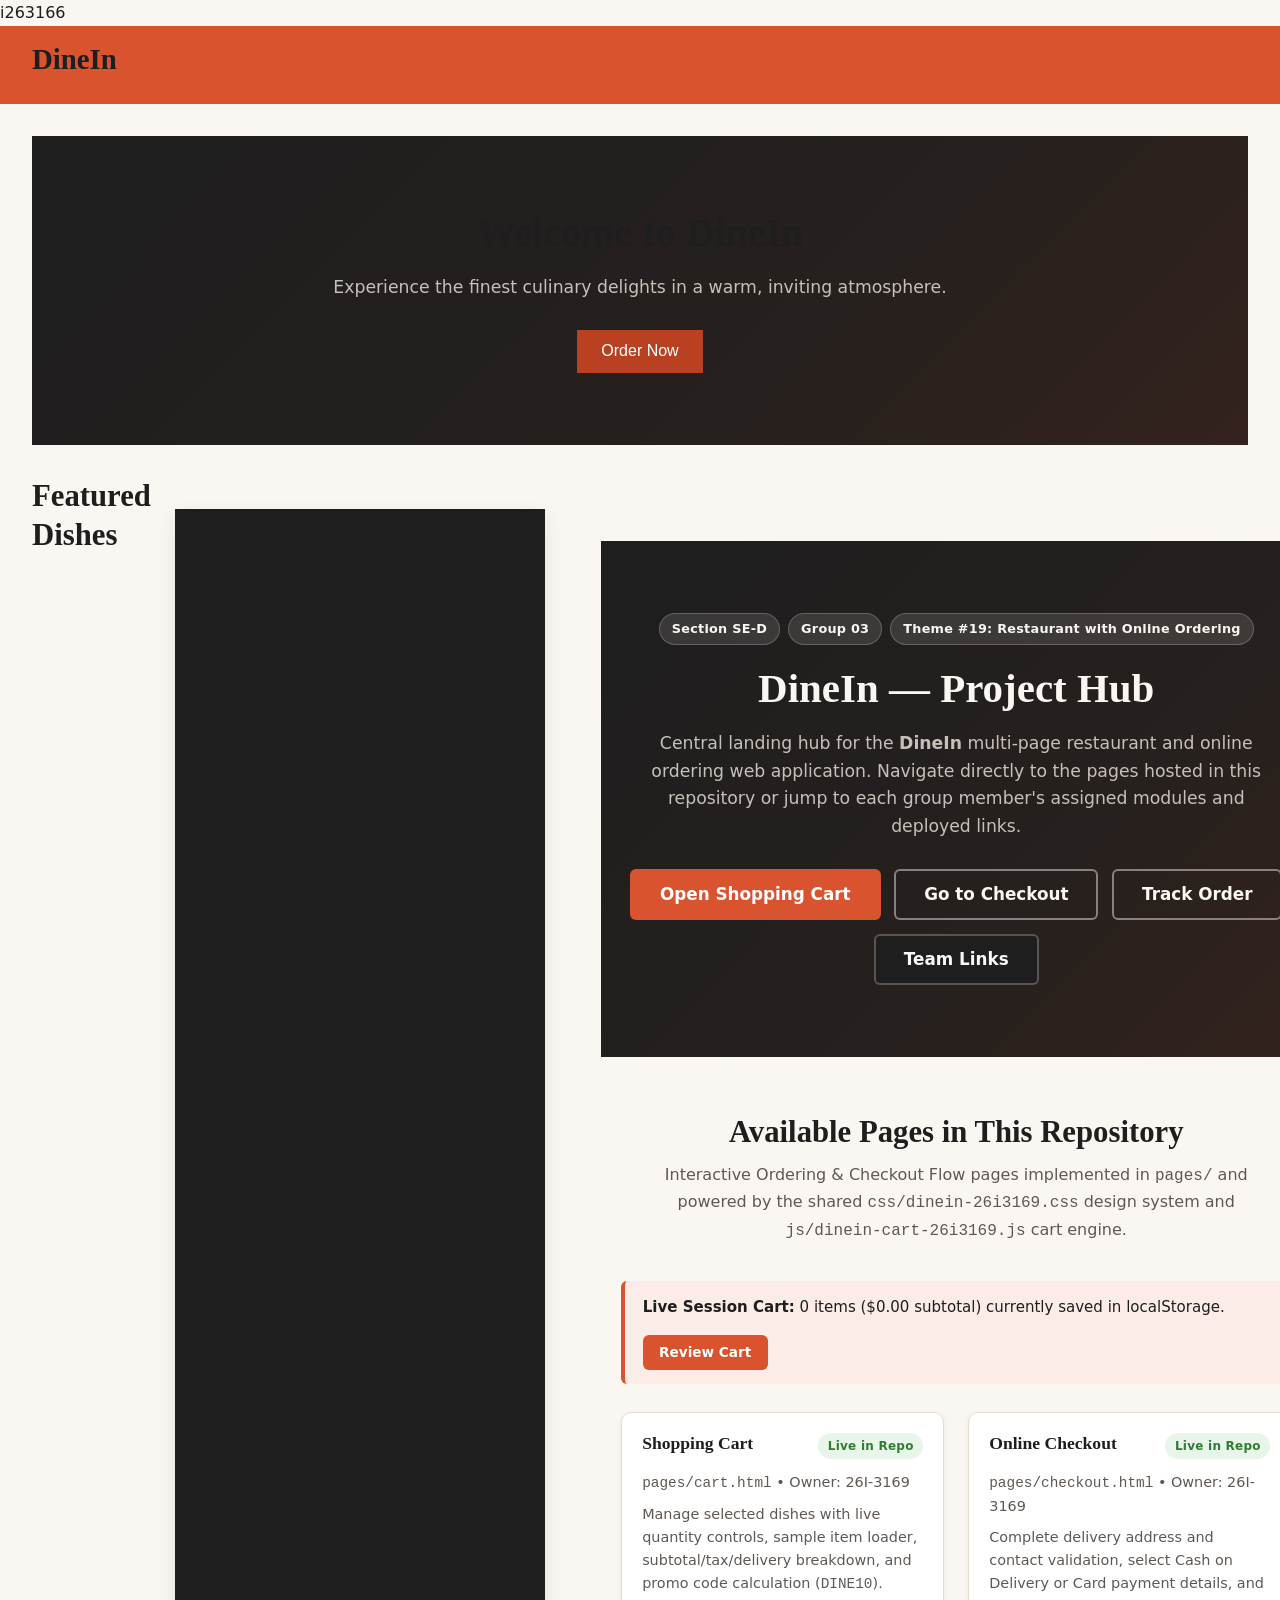
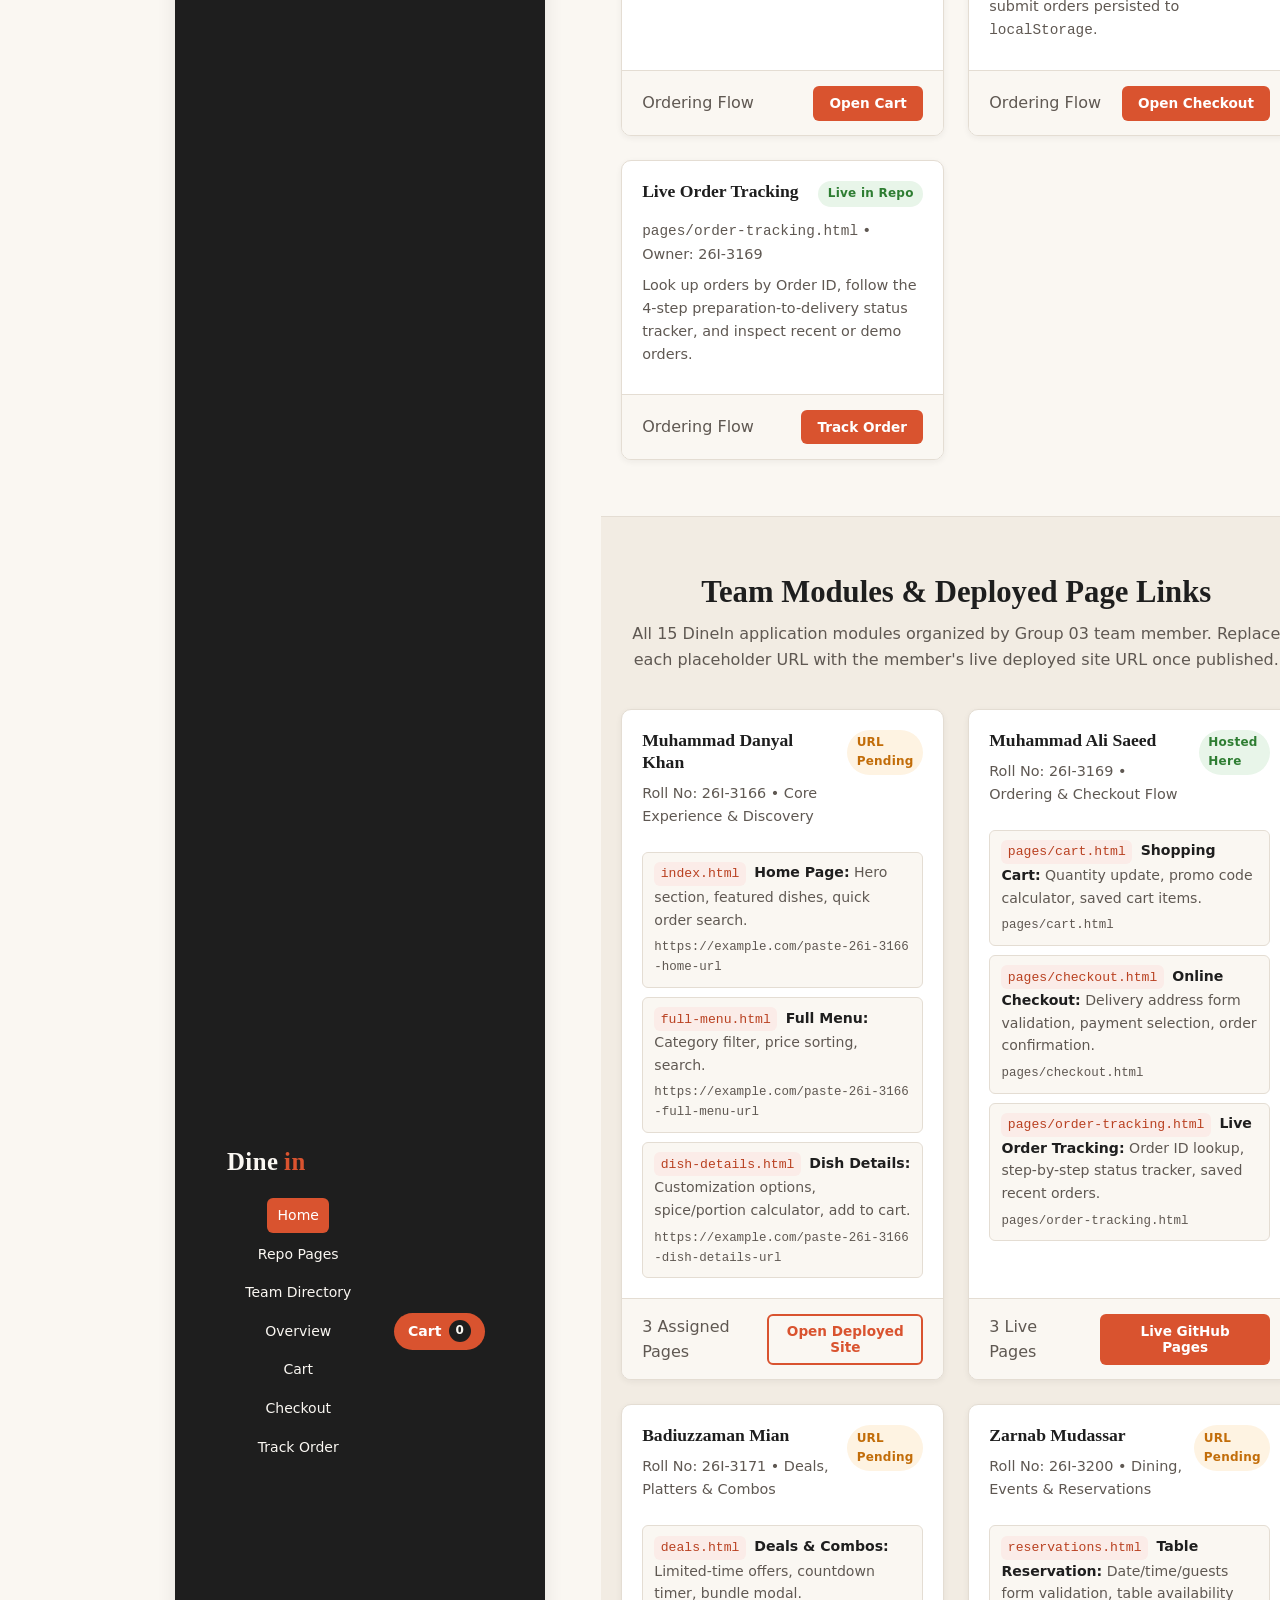
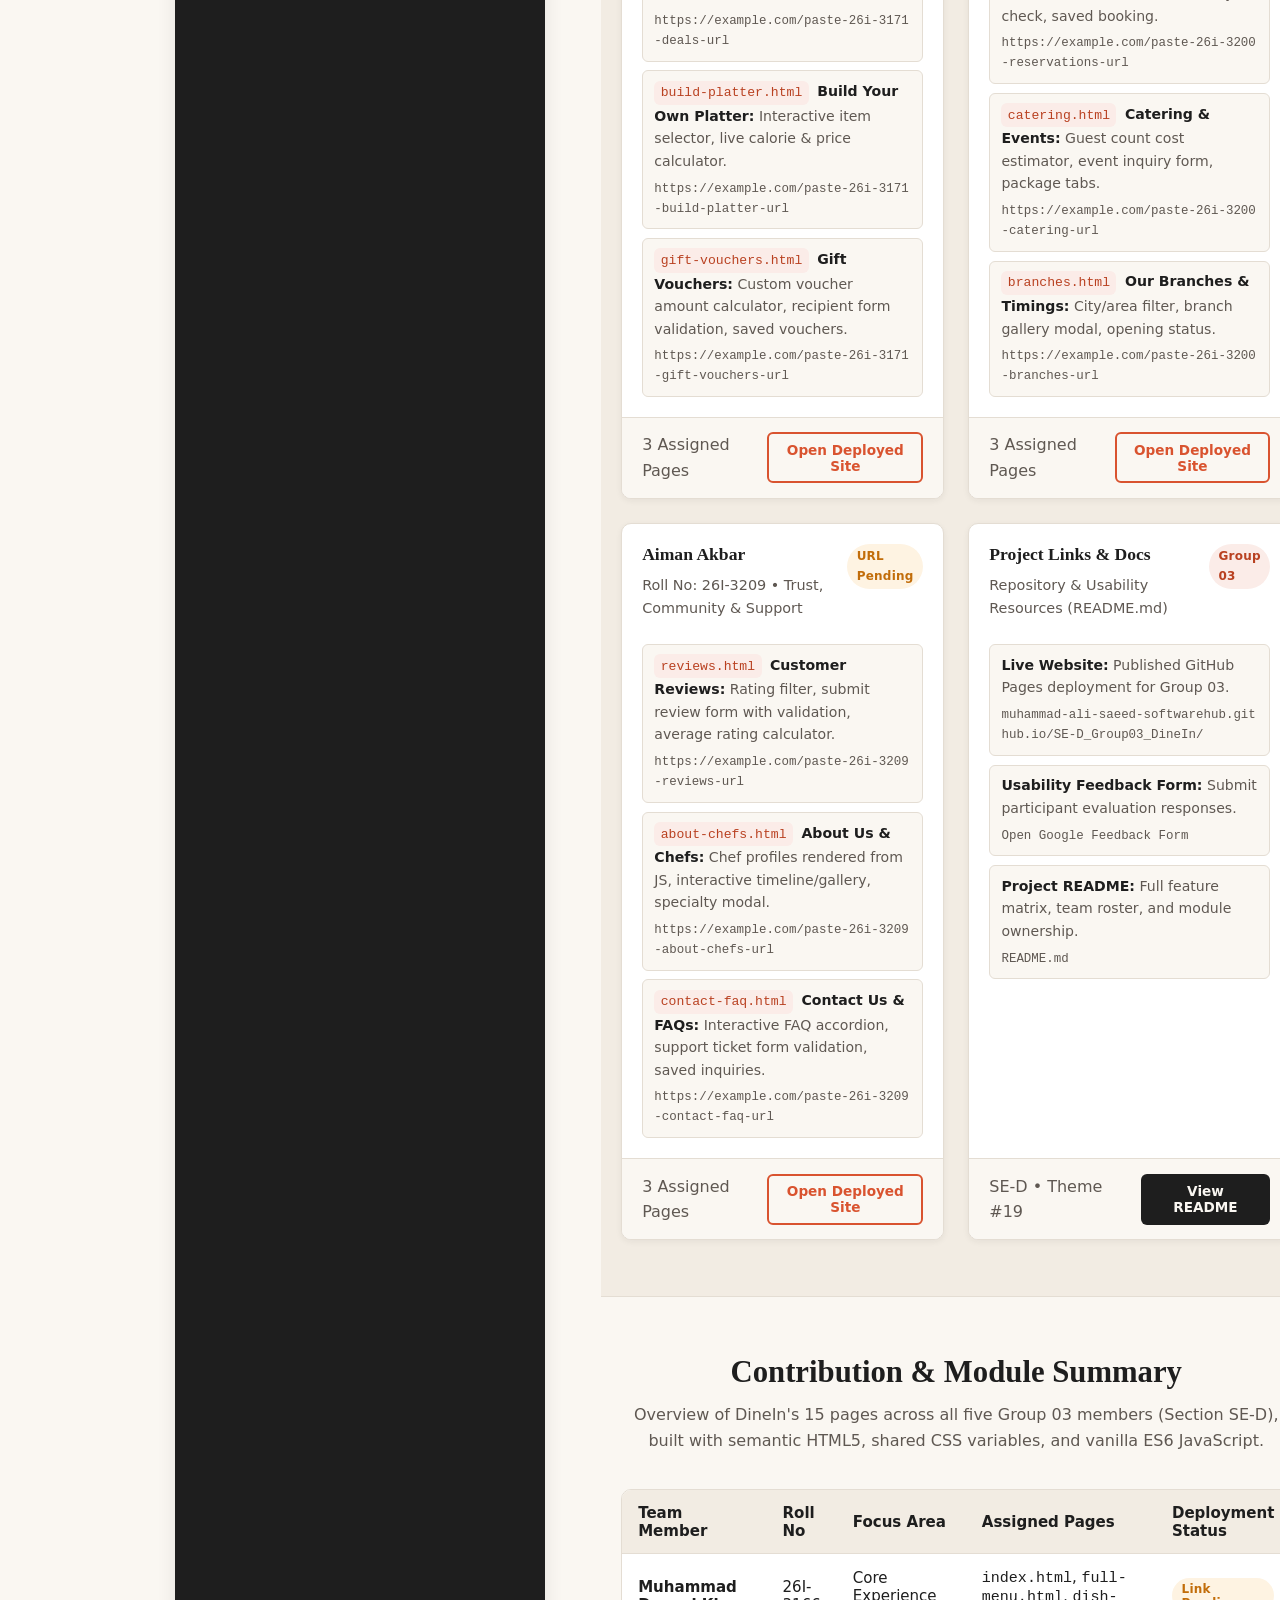
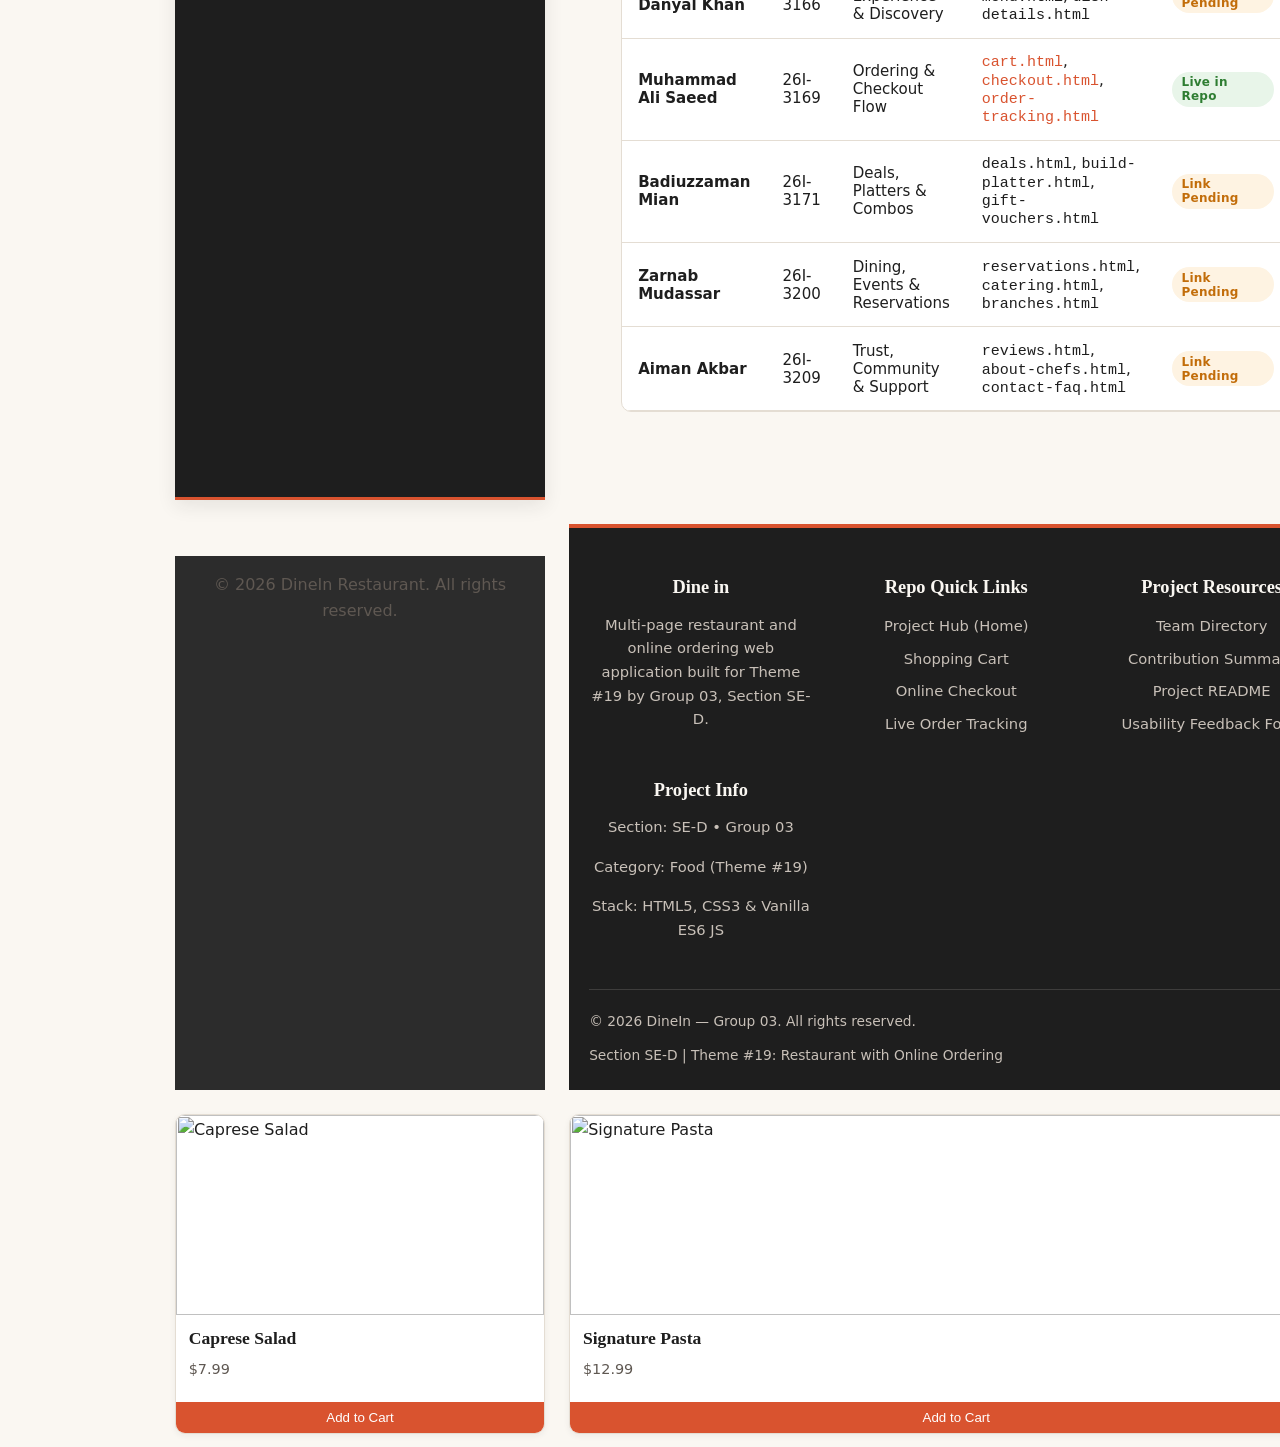
==== commit 0ad5e77b: "Merge branch 'main' into i263166" ====
--- a/index.html
+++ b/index.html
@@ -1,3 +1,37 @@
+i263166
+<!DOCTYPE html>
+<html lang="en">
+<head>
+  <base href="./">
+  <meta charset="UTF-8" />
+  <meta http-equiv="X-UA-Compatible" content="IE=edge" />
+  <meta name="viewport" content="width=device-width, initial-scale=1.0" />
+  <title>DineIn – Home</title>
+  <link rel="stylesheet" href="css/style_i263166.css" />
+</head>
+<body>
+  <header>
+    <h1>DineIn</h1>
+    <nav>
+      <a href="index.html">Home</a>
+      <a href="pages/full-menu.html">Full Menu</a>
+      <a href="pages/dish-details.html?dish=s1">Dish Details</a>
+    </nav>
+  </header>
+
+  <main>
+    <!-- Hero Section -->
+    <section class="hero">
+      <h2>Welcome to DineIn</h2>
+      <p>Experience the finest culinary delights in a warm, inviting atmosphere.</p>
+      <button onclick="location.href='pages/full-menu.html'">Order Now</button>
+    </section>
+
+    <!-- Featured Dishes -->
+    <section class="featured">
+      <h2>Featured Dishes</h2>
+      <div class="featured">
+        <!-- Cards will be rendered by JS -->
 <!-- Section: SE-D -->
 <!-- Root Project Hub: DineIn (SE-D Group 03) -->
 <!DOCTYPE html>
@@ -591,6 +625,36 @@
     </section>
   </main>
 
+i263166
+  <!-- Cart Modal -->
+  <div id="cart-modal" class="modal">
+    <div class="modal-content">
+      <div class="modal-header">
+        <h3>Cart Summary</h3>
+        <button onclick="closeModal('cart-modal')">&times;</button>
+      </div>
+      <div id="cart-items"></div>
+      <p><strong>Total: </strong><span id="cart-total">$0.00</span></p>
+      <button onclick="confirmOrder()">Proceed to Checkout</button>
+    </div>
+  </div>
+
+  <!-- Order Confirmation Modal -->
+  <div id="order-modal" class="modal">
+    <div class="modal-content">
+      <div class="modal-header">
+        <h3>Order Confirmed</h3>
+        <button onclick="closeModal('order-modal')">&times;</button>
+      </div>
+      <p>Thank you! Your order has been placed.</p>
+    </div>
+  </div>
+
+  <footer>
+    <p>&copy; 2026 DineIn Restaurant. All rights reserved.</p>
+  </footer>
+
+  <script src="js/main.js"></script>
   <!-- Shared Footer -->
   <footer class="footer">
     <div class="container">
--- a/css/style_i263166.css
+++ b/css/style_i263166.css
@@ -0,0 +1,152 @@
+/* DineIn Color Palette */
+:root {
+  --color-charcoal: #1E1E1E;
+  --color-charcoal-light: #2C2C2C;
+  --color-teracotta: #D9532F;
+  --color-teracotta-dark: #B94121;
+  --color-teracotta-soft: #FBECE8;
+  --color-cream: #FAF7F2;
+  --color-white: #FFFFFF;
+  --color-surface-alt: #F2ECE3;
+  --color-border: #E4DDD3;
+  --color-muted-text: #5F5852;
+}
+
+/* Reset */
+* {
+  margin: 0;
+  padding: 0;
+  box-sizing: border-box;
+}
+
+body {
+  font-family: Arial, Helvetica, sans-serif;
+  background: var(--color-cream);
+  color: var(--color-charcoal);
+  line-height: 1.6;
+}
+
+a { color: inherit; text-decoration: none; }
+
+header {
+  background: var(--color-teracotta);
+  color: var(--color-white);
+  padding: 1rem 2rem;
+  display: flex;
+  justify-content: space-between;
+  align-items: center;
+}
+
+header h1 { font-size: 1.8rem; }
+
+nav a { margin: 0 0.5rem; font-weight: bold; }
+
+main { padding: 2rem; }
+
+/* Hero */
+.hero {
+  background: url('https://images.unsplash.com/photo-1565299624946-b28f40a0ae38?auto=format&fit=crop&w=1400&q=80') center/cover no-repeat;
+  color: var(--color-white);
+  text-align: center;
+  padding: 6rem 2rem;
+  position: relative;
+}
+.hero::after {
+  content: "";
+  position: absolute;
+  inset: 0;
+  background: rgba(30,30,30,0.5);
+}
+.hero > * { position: relative; z-index: 1; }
+.hero h2 { font-size: 2.5rem; margin-bottom: 1rem; }
+.hero p { font-size: 1.2rem; margin-bottom: 1.5rem; }
+.hero button {
+  background: var(--color-teracotta-dark);
+  border: none;
+  color: var(--color-white);
+  padding: 0.8rem 1.5rem;
+  font-size: 1rem;
+  cursor: pointer;
+}
+.hero button:hover { background: var(--color-teracotta); }
+
+/* Featured Dishes Grid */
+.featured {
+  display: grid;
+  grid-template-columns: repeat(3, 1fr);
+  gap: 1.5rem;
+  margin-top: 2rem;
+}
+
+.card {
+  background: var(--color-white);
+  border: 1px solid var(--color-border);
+  border-radius: 5px;
+  overflow: hidden;
+  display: flex;
+  flex-direction: column;
+  height: 100%;
+}
+
+.card img {
+  width: 100%;
+  height: 200px;
+  object-fit: cover;
+}
+
+.card .info {
+  padding: 0.8rem;
+  flex-grow: 1;
+}
+
+.card h3 { margin-bottom: 0.5rem; font-size: 1.1rem; }
+.card p { margin-bottom: 0.5rem; color: var(--color-muted-text); font-size: 0.9rem; }
+
+.card button {
+  background: var(--color-teracotta);
+  color: var(--color-white);
+  border: none;
+  width: 100%;
+  padding: 0.5rem 0;
+  cursor: pointer;
+}
+.card button:hover { background: var(--color-teracotta-dark); }
+
+/* Search & Filters */
+.filter-bar {
+  display: flex;
+  flex-wrap: wrap;
+  gap: 0.5rem;
+  margin-bottom: 1rem;
+}
+.filter-bar input[type="text"] { flex: 1; padding: 0.5rem; border: 1px solid var(--color-border); border-radius: 4px; }
+.filter-bar button { background: var(--color-teracotta); color: var(--color-white); border: none; padding: 0.5rem 1rem; cursor: pointer; border-radius: 4px; }
+.filter-bar button.active { background: var(--color-teracotta-dark); }
+
+/* Menu Grid */
+.menu-grid { display: grid; grid-template-columns: repeat(auto-fit, minmax(250px, 1fr)); gap: 1.5rem; }
+
+/* Dish Details */
+.dish-detail { max-width: 800px; margin: 0 auto; display: flex; flex-direction: column; gap: 1rem; }
+.dish-detail img { width: 100%; max-height: 400px; object-fit: cover; border-radius: 5px; }
+.options { display: flex; flex-wrap: wrap; gap: 1rem; }
+.options label { display: flex; align-items: center; gap: 0.5rem; }
+.quantity-control { display: flex; align-items: center; gap: 0.5rem; }
+.quantity-control button { width: 30px; height: 30px; background: var(--color-teracotta); color: var(--color-white); border: none; cursor: pointer; }
+.quantity-control input { width: 50px; text-align: center; }
+
+/* Modals */
+.modal { position: fixed; inset: 0; background: rgba(0,0,0,0.5); display: flex; justify-content: center; align-items: center; visibility: hidden; opacity: 0; transition: opacity 0.2s ease; }
+.modal.active { visibility: visible; opacity: 1; }
+.modal-content { background: var(--color-white); padding: 1.5rem; border-radius: 5px; max-width: 90%; max-height: 90%; overflow-y: auto; }
+.modal-header { display: flex; justify-content: space-between; align-items: center; margin-bottom: 1rem; }
+.modal-header h3 { margin: 0; }
+.modal-header button { background: none; border: none; font-size: 1.2rem; cursor: pointer; }
+
+footer { background: var(--color-charcoal-light); color: var(--color-white); text-align: center; padding: 1rem; margin-top: 2rem; }
+
+@media (max-width: 768px) {
+  header { flex-direction: column; gap: 0.5rem; }
+  .hero { padding: 4rem 1rem; }
+  .options { flex-direction: column; }
+}
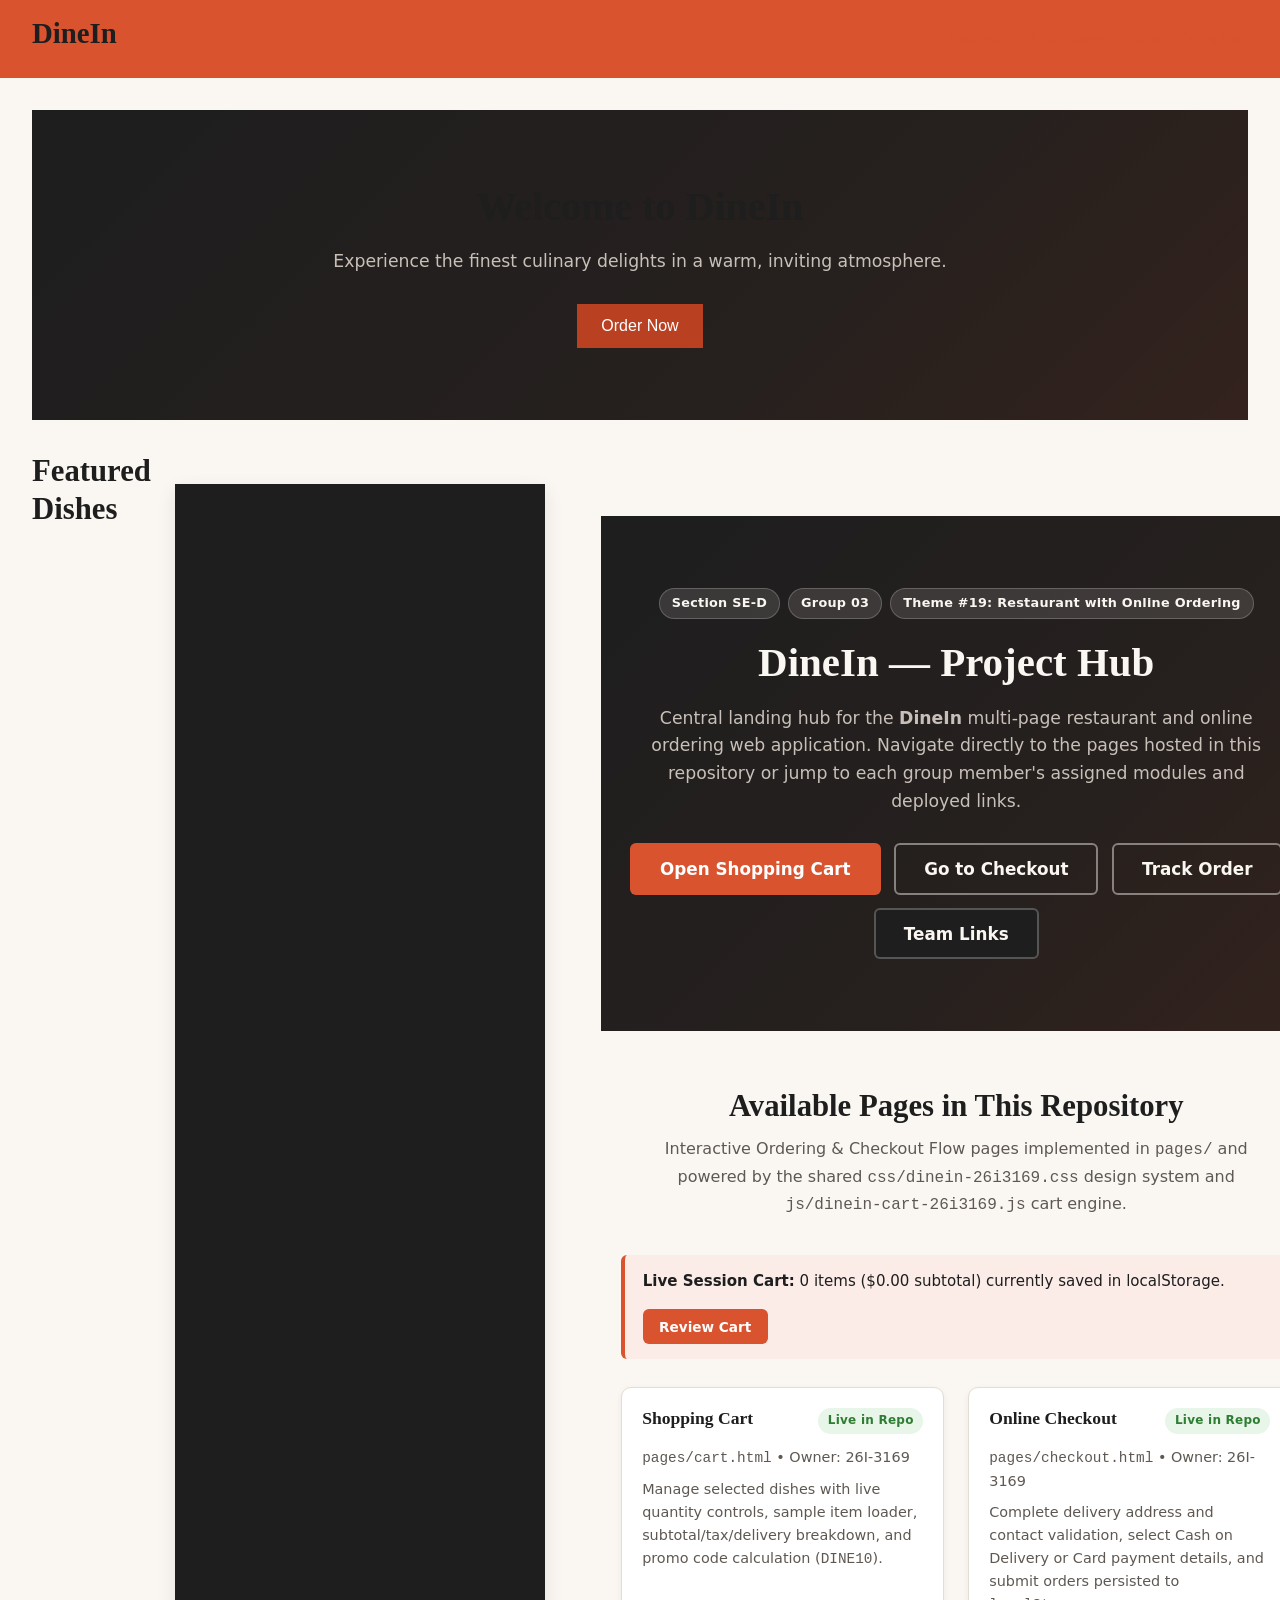
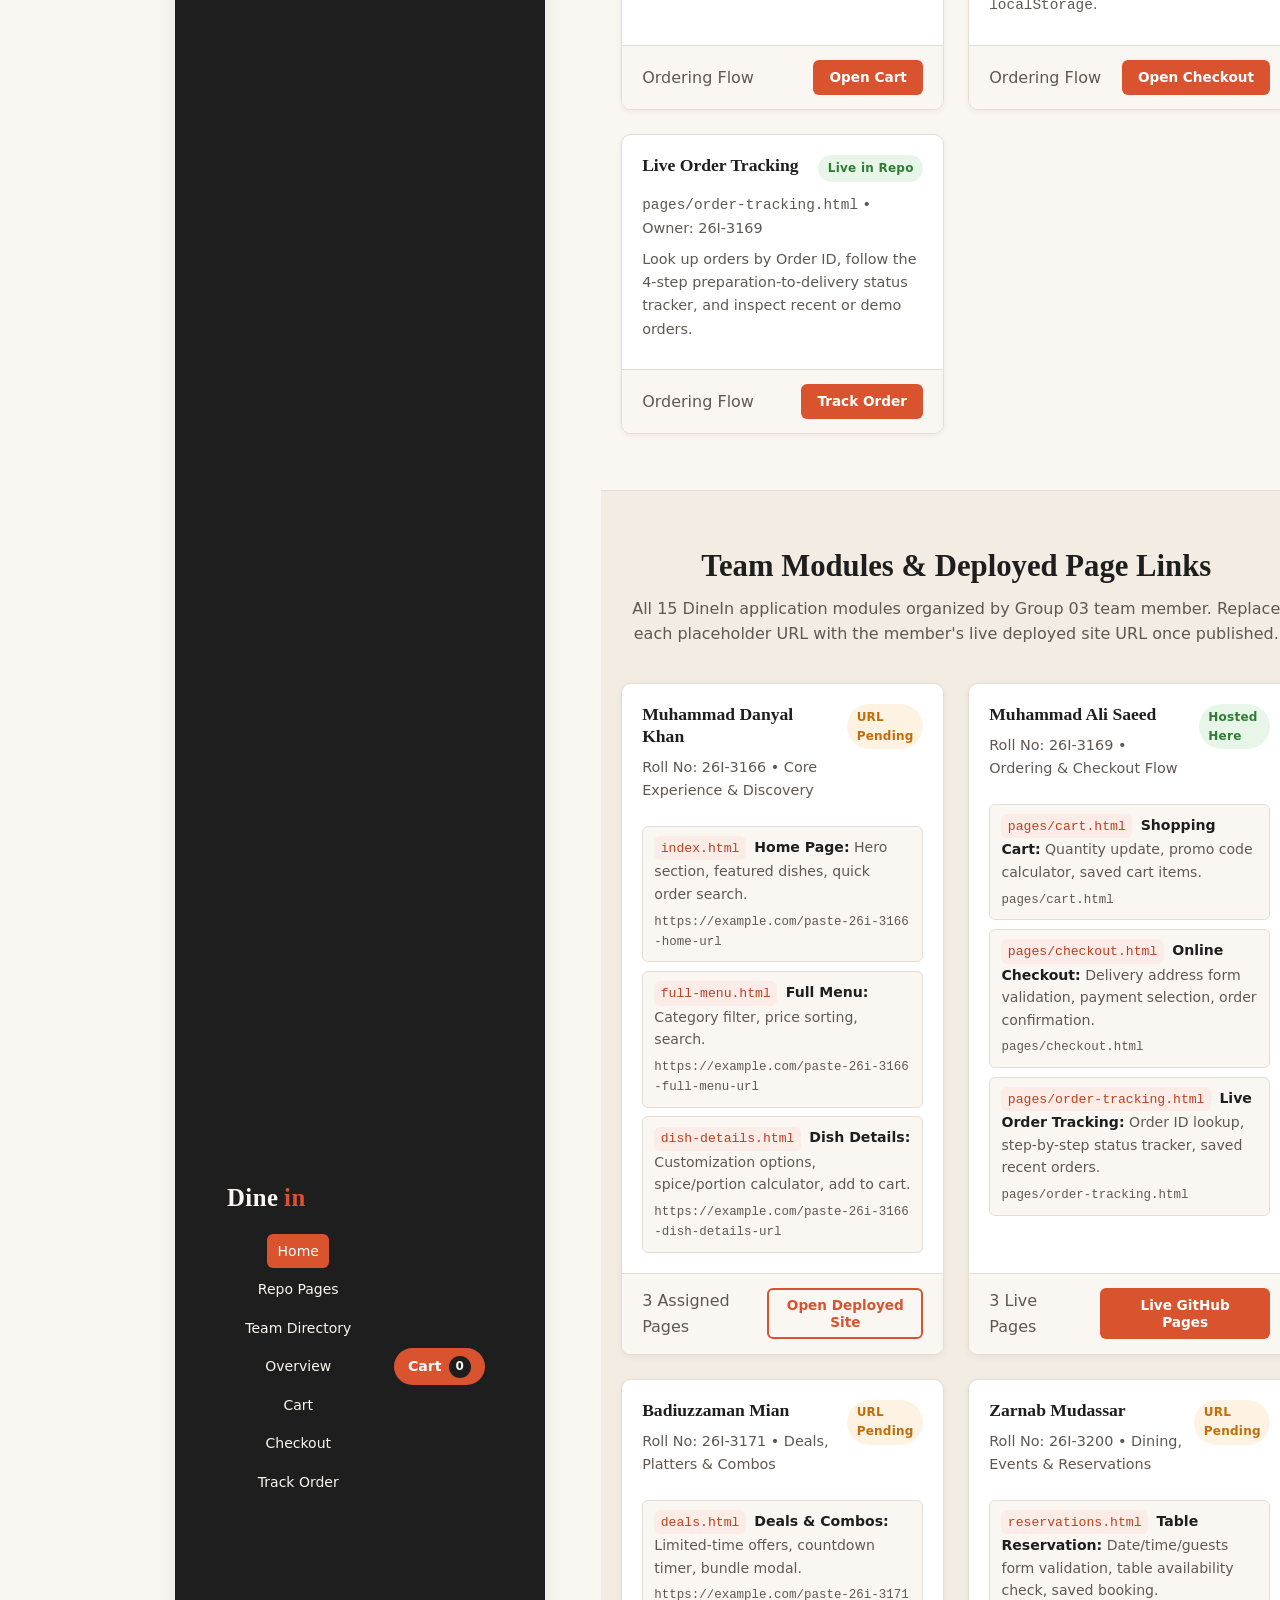
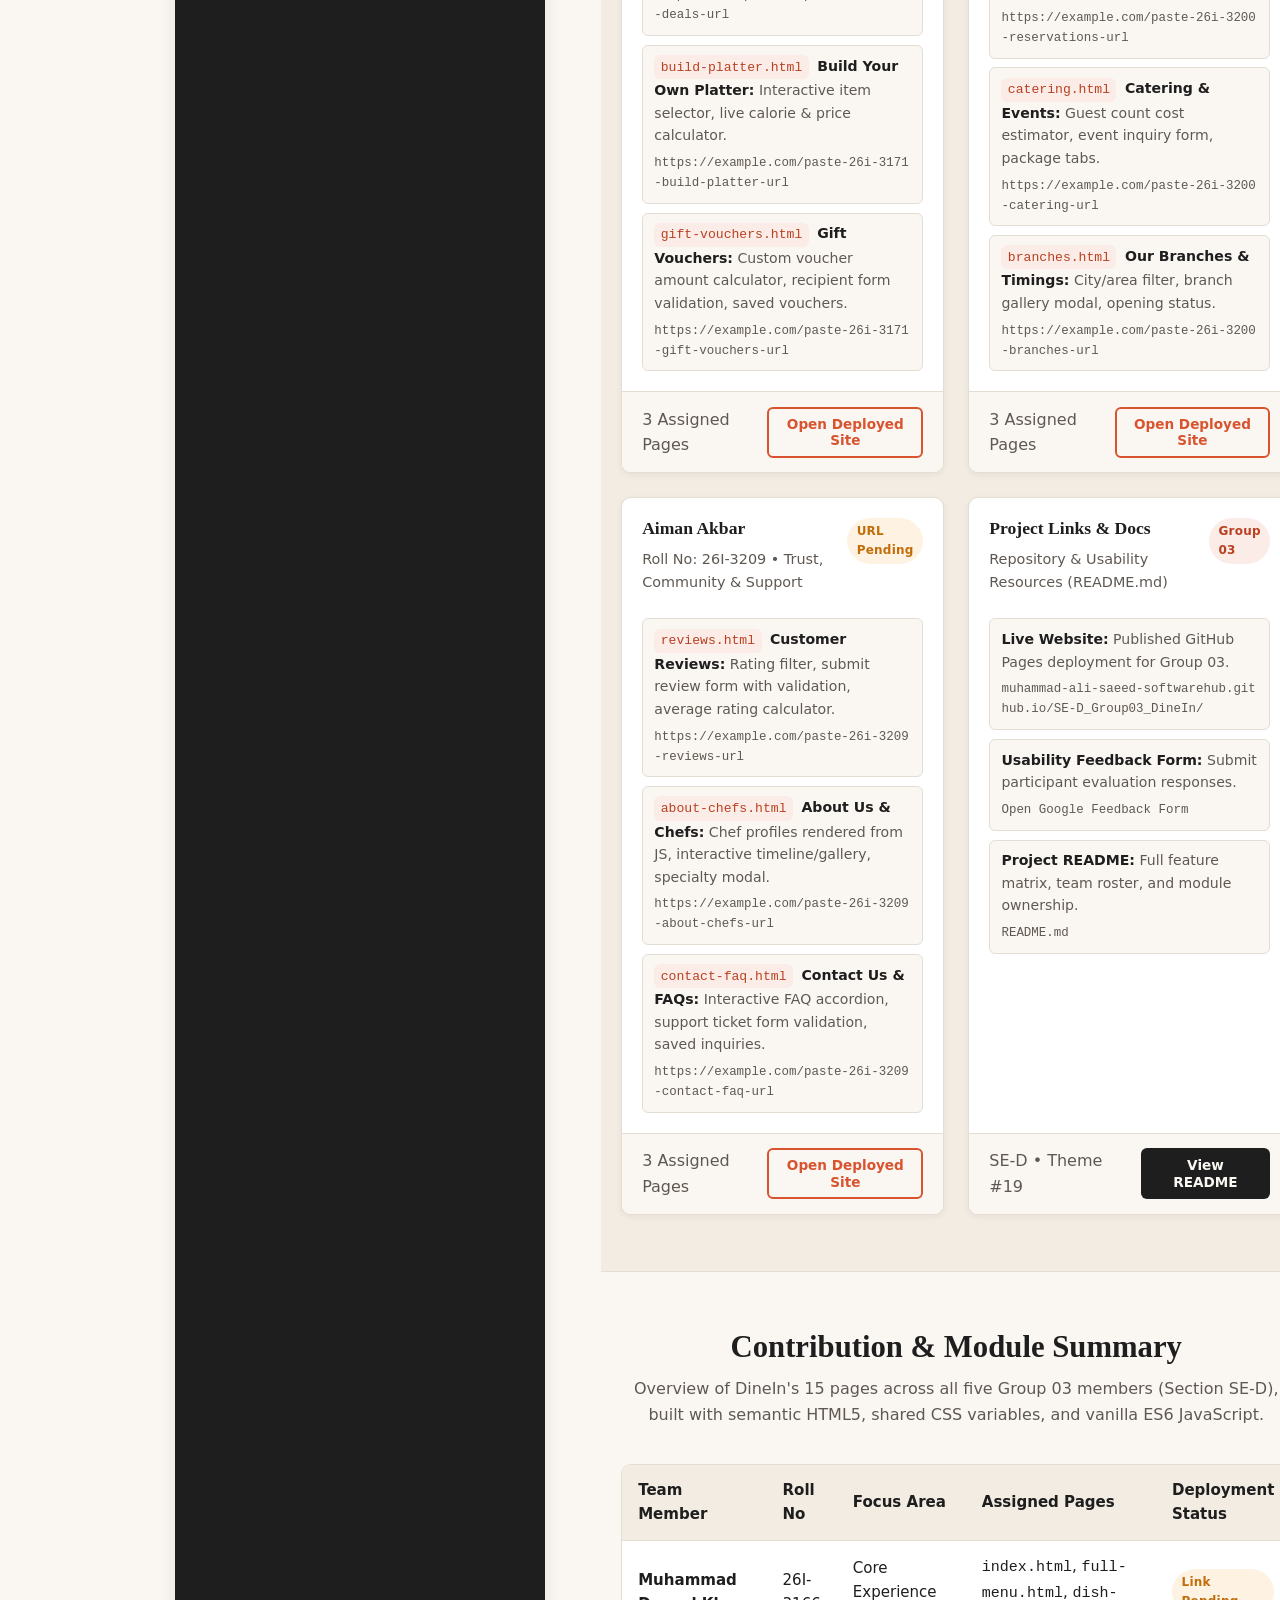
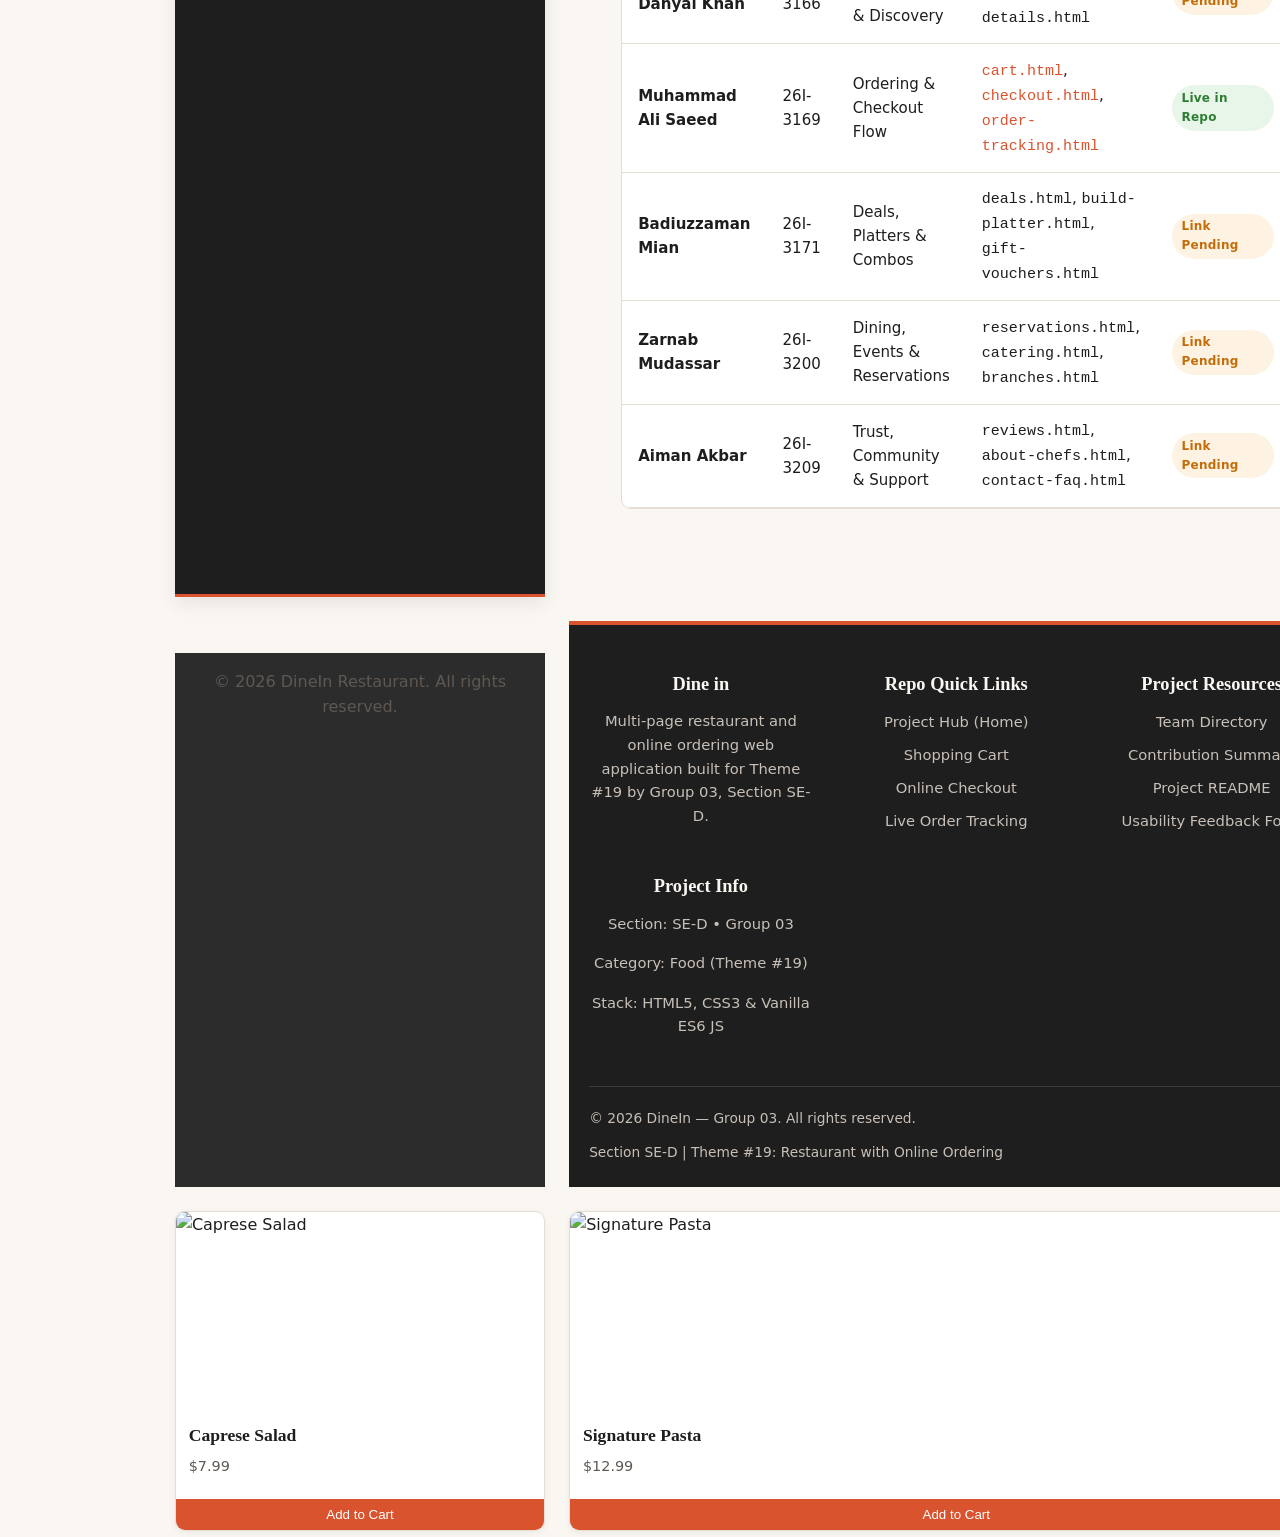
==== commit 3d42898a: "Remove unnecessary line from index.html" ====
--- a/index.html
+++ b/index.html
@@ -1,4 +1,3 @@
-i263166
 <!DOCTYPE html>
 <html lang="en">
 <head>
